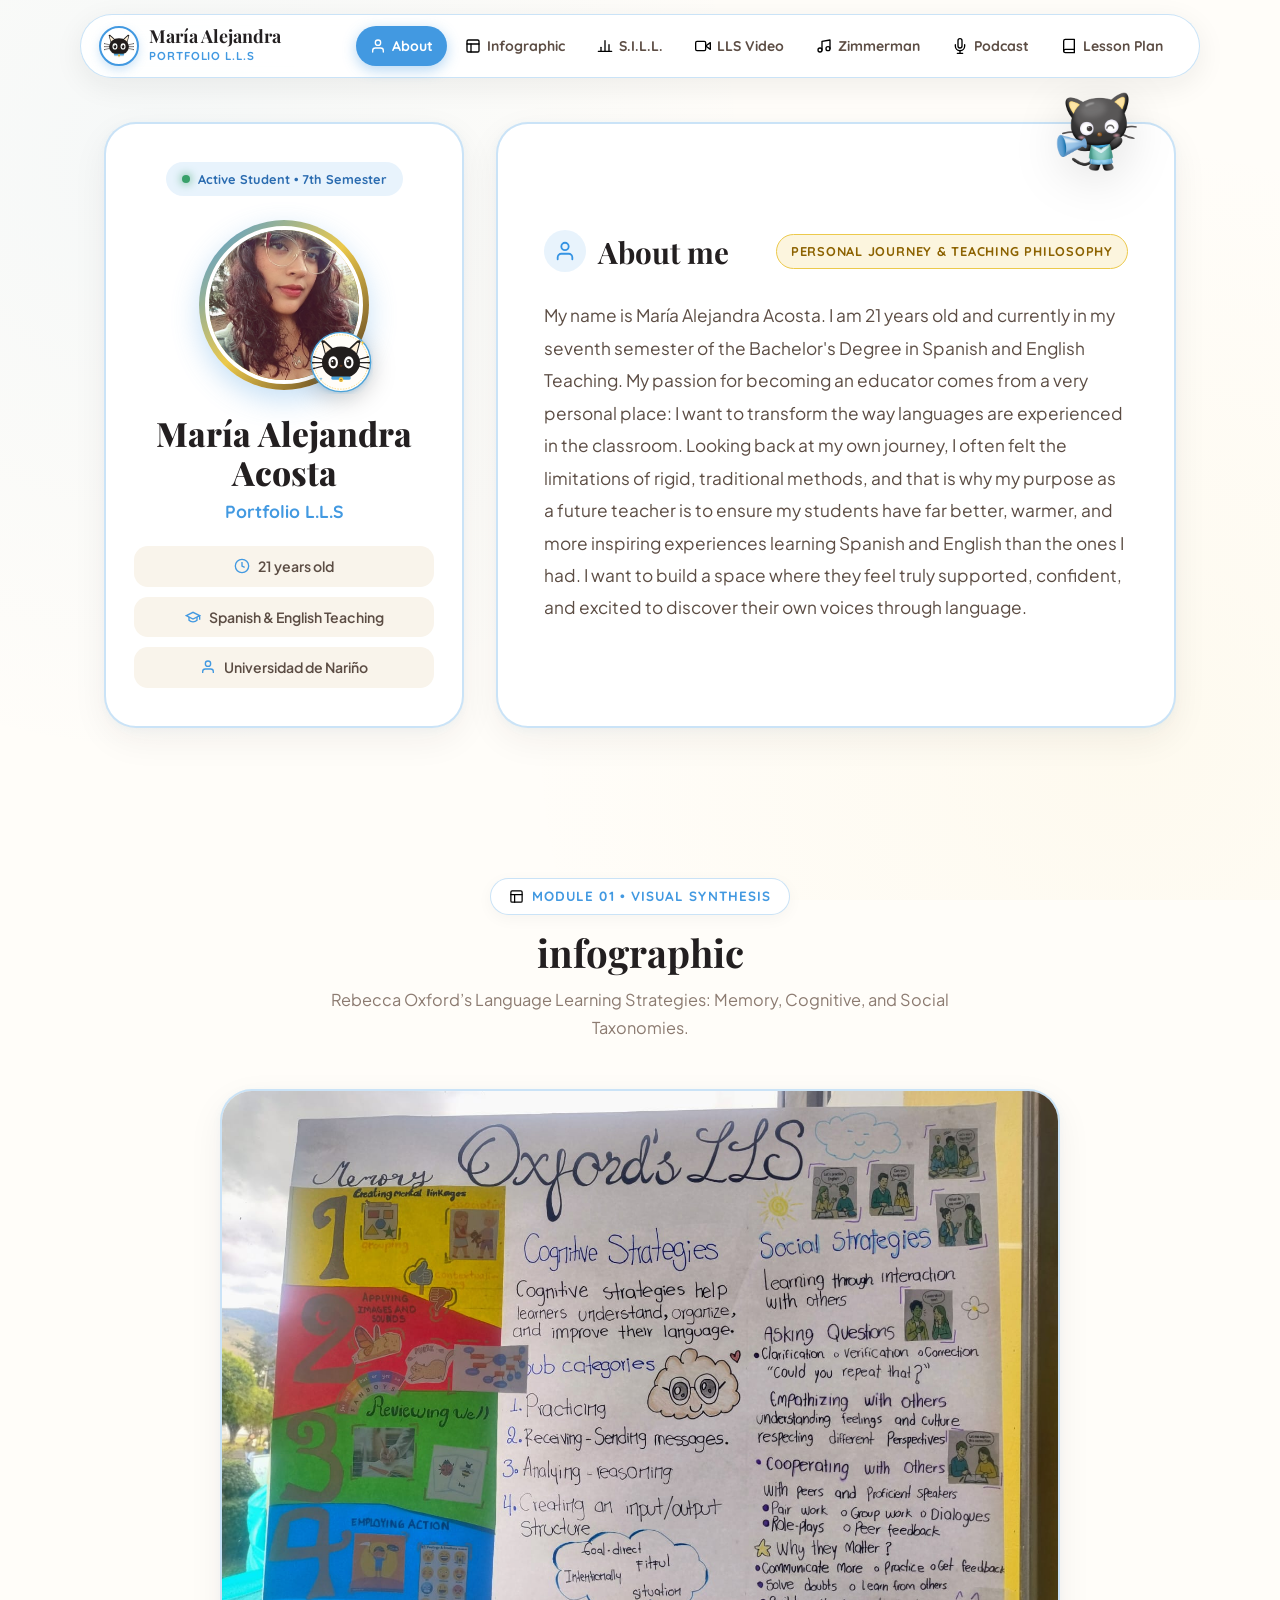
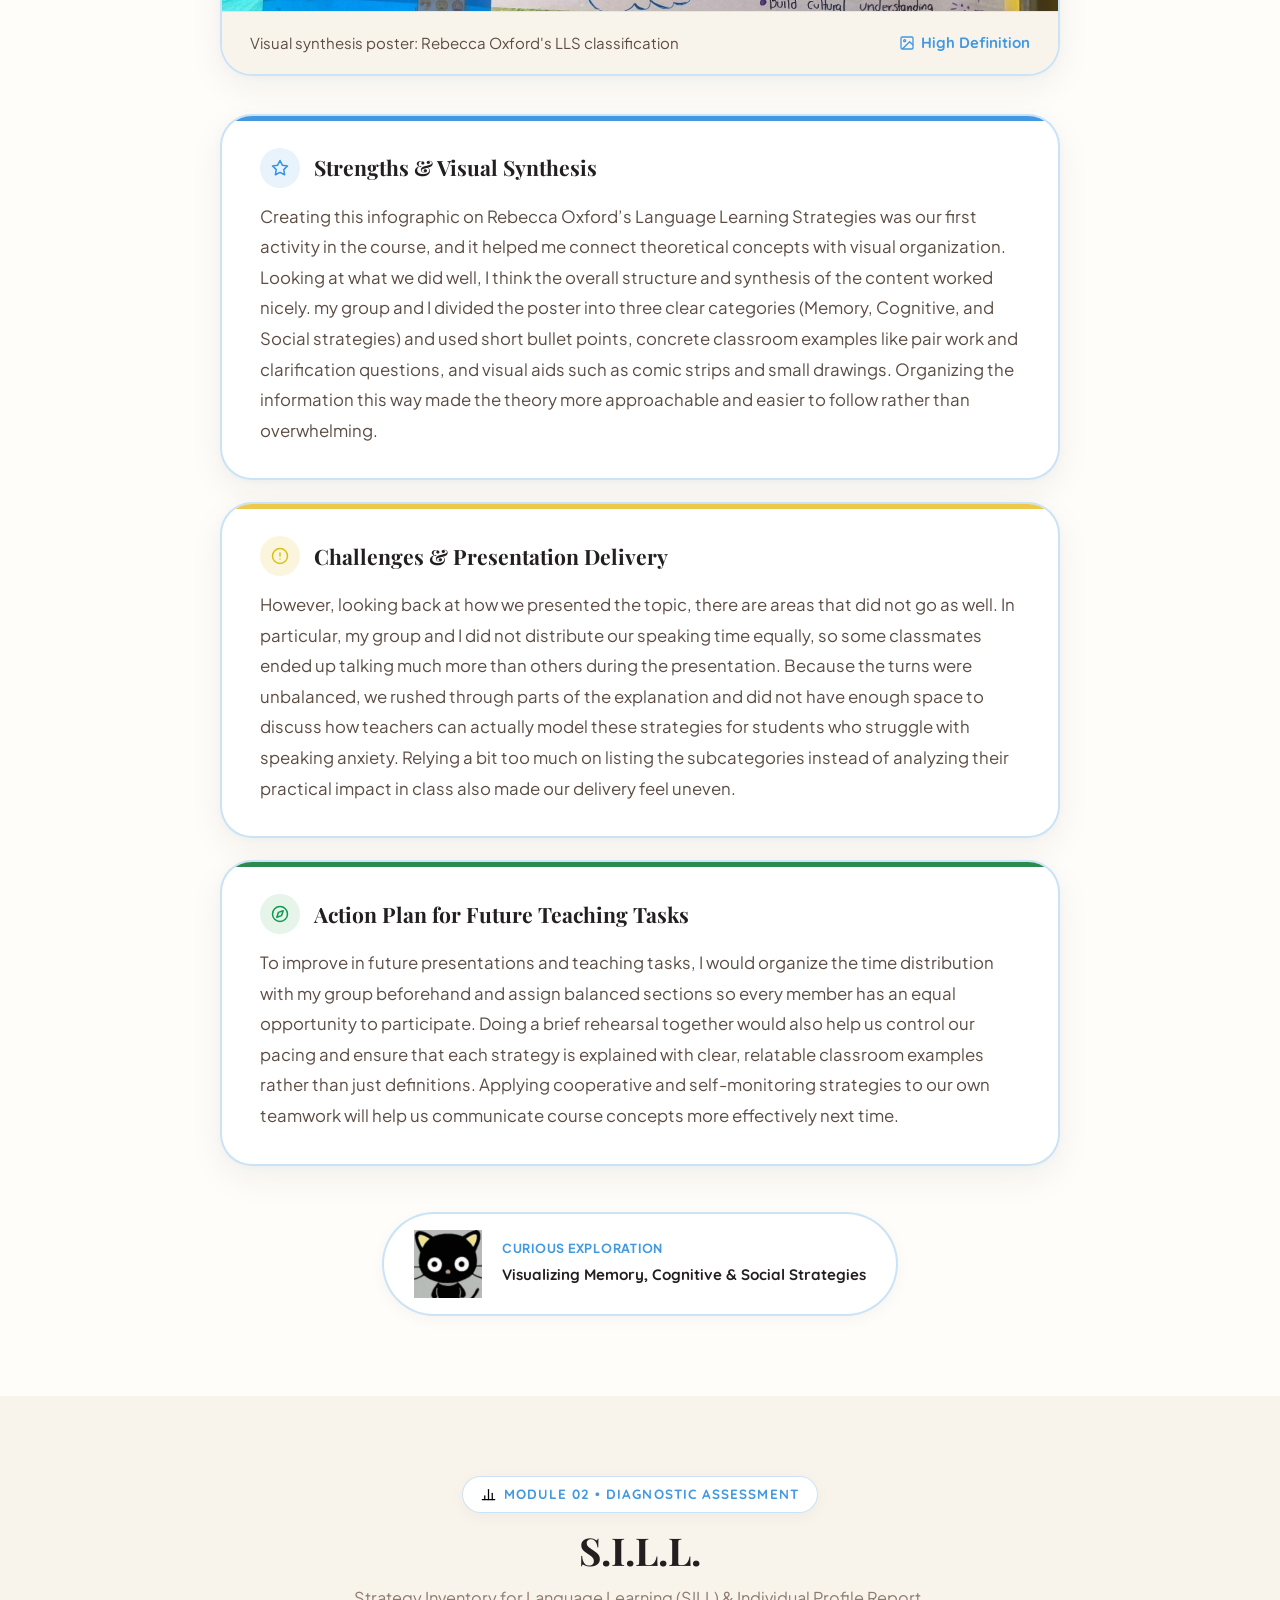
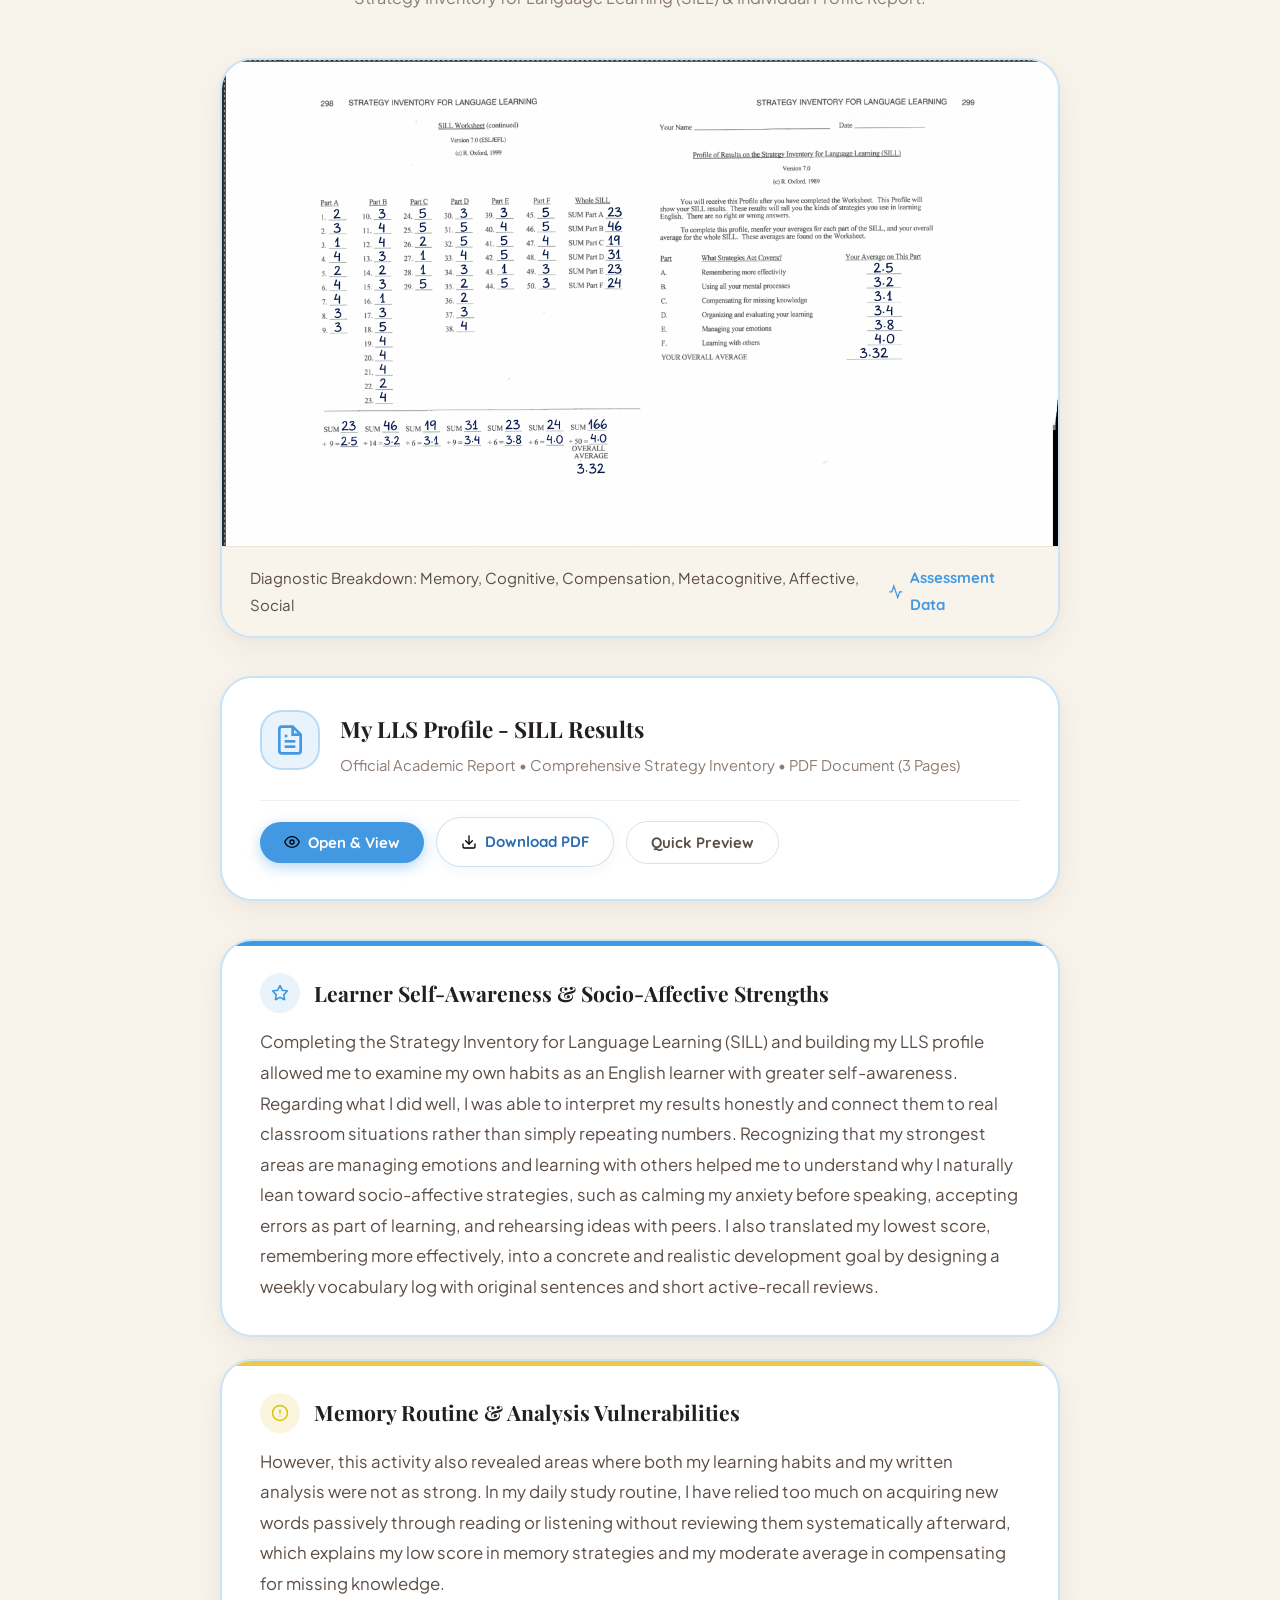
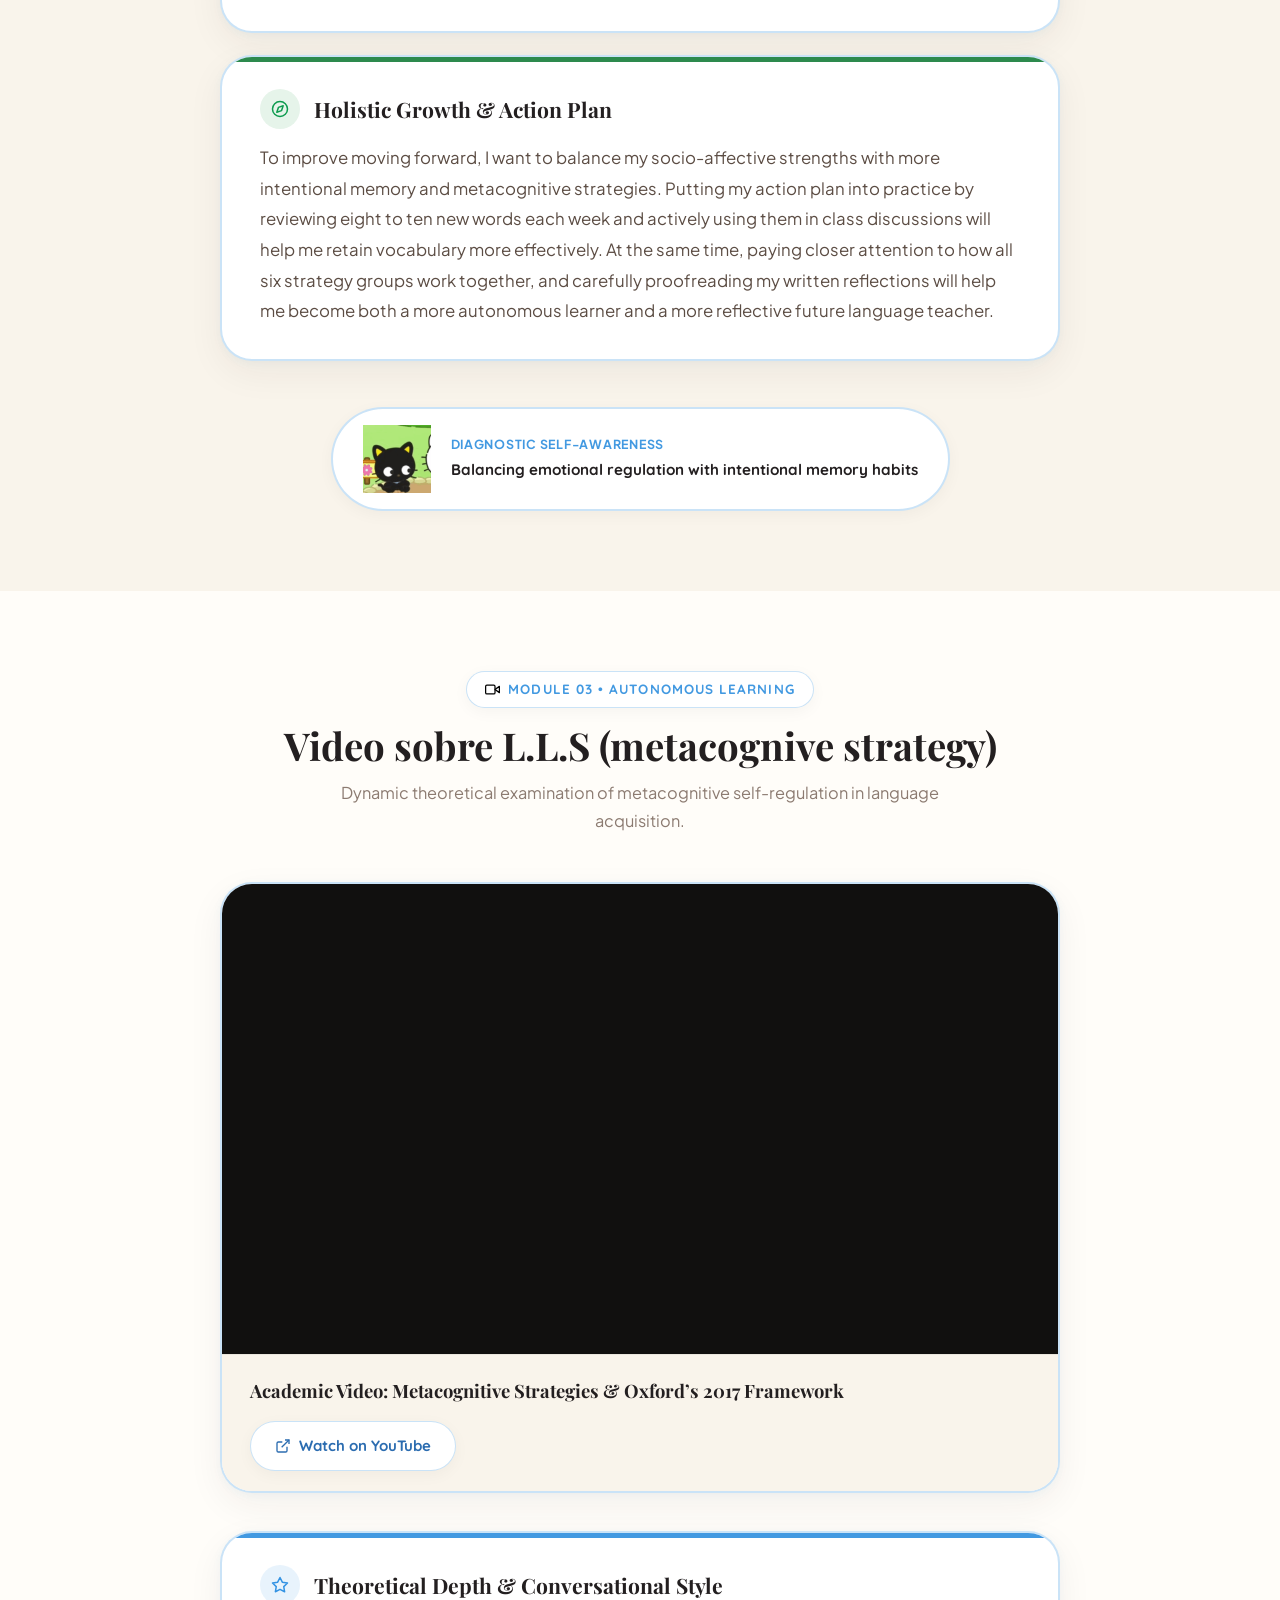
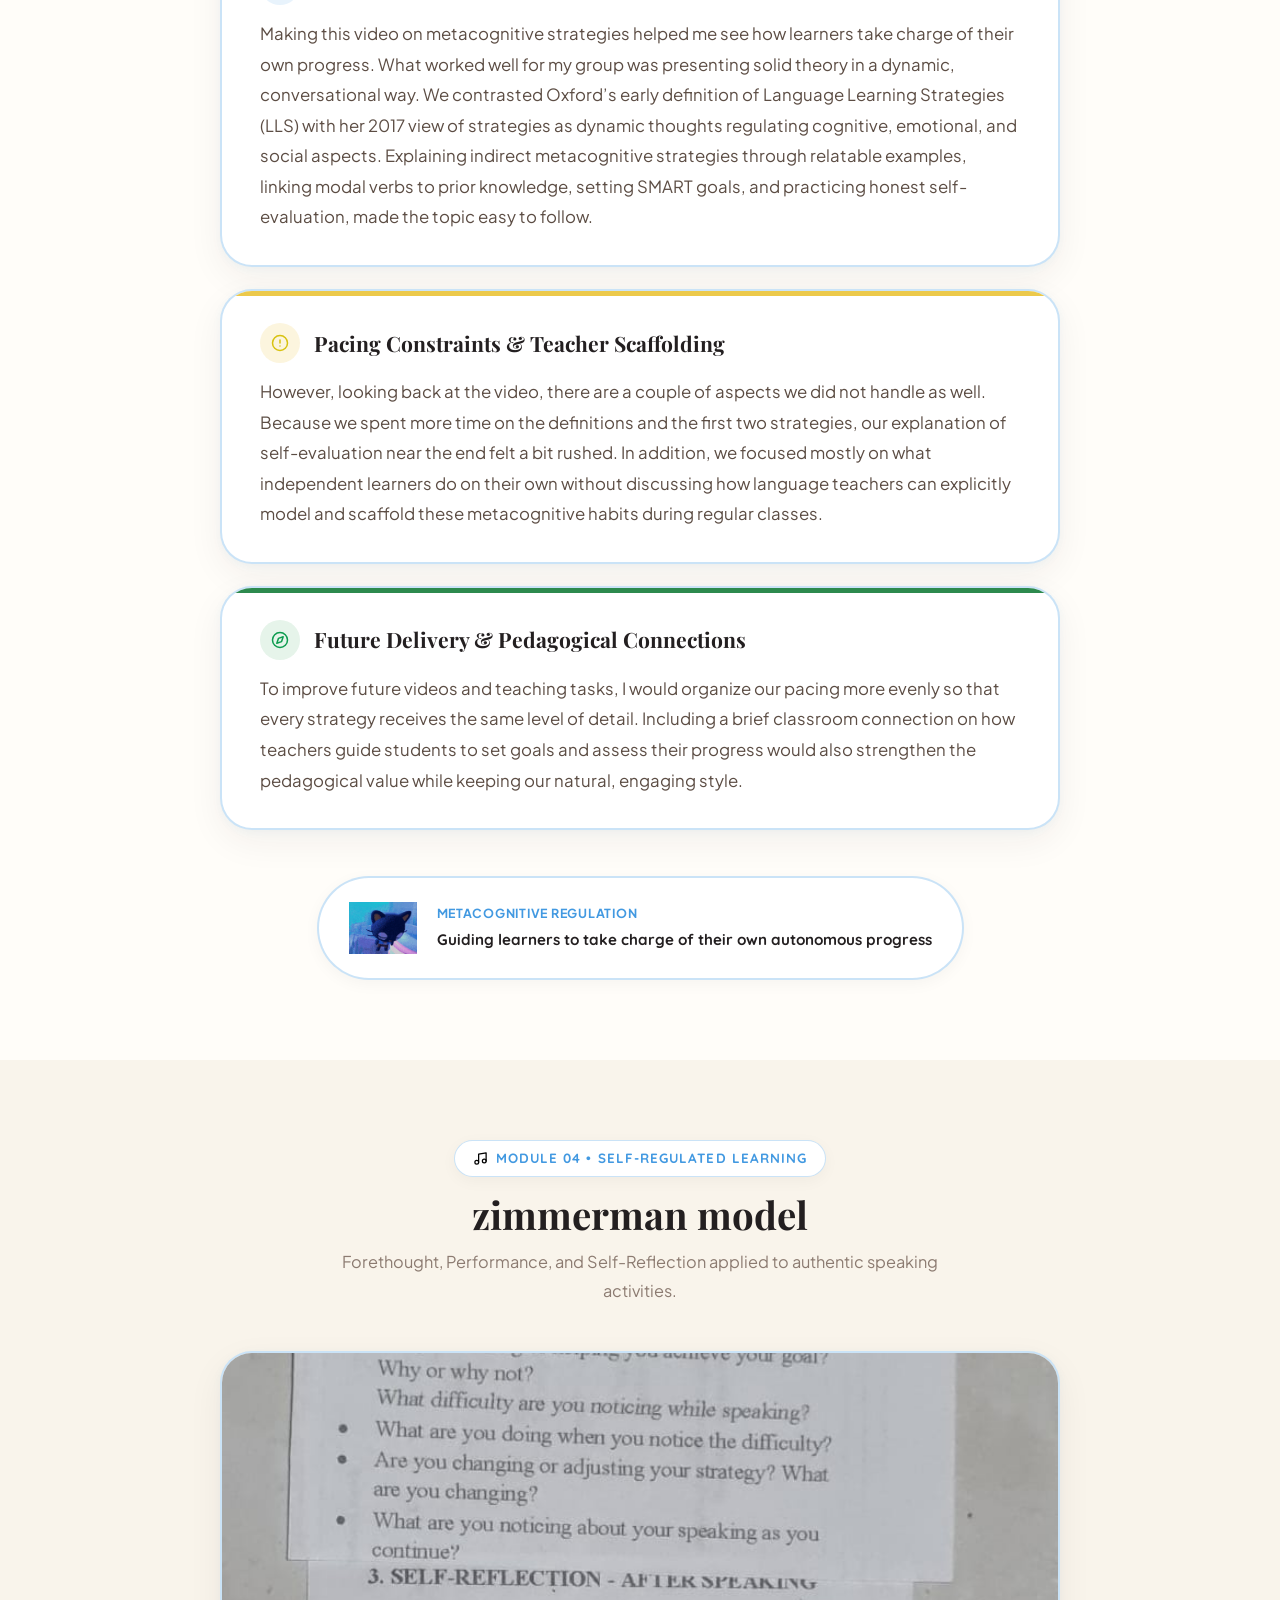
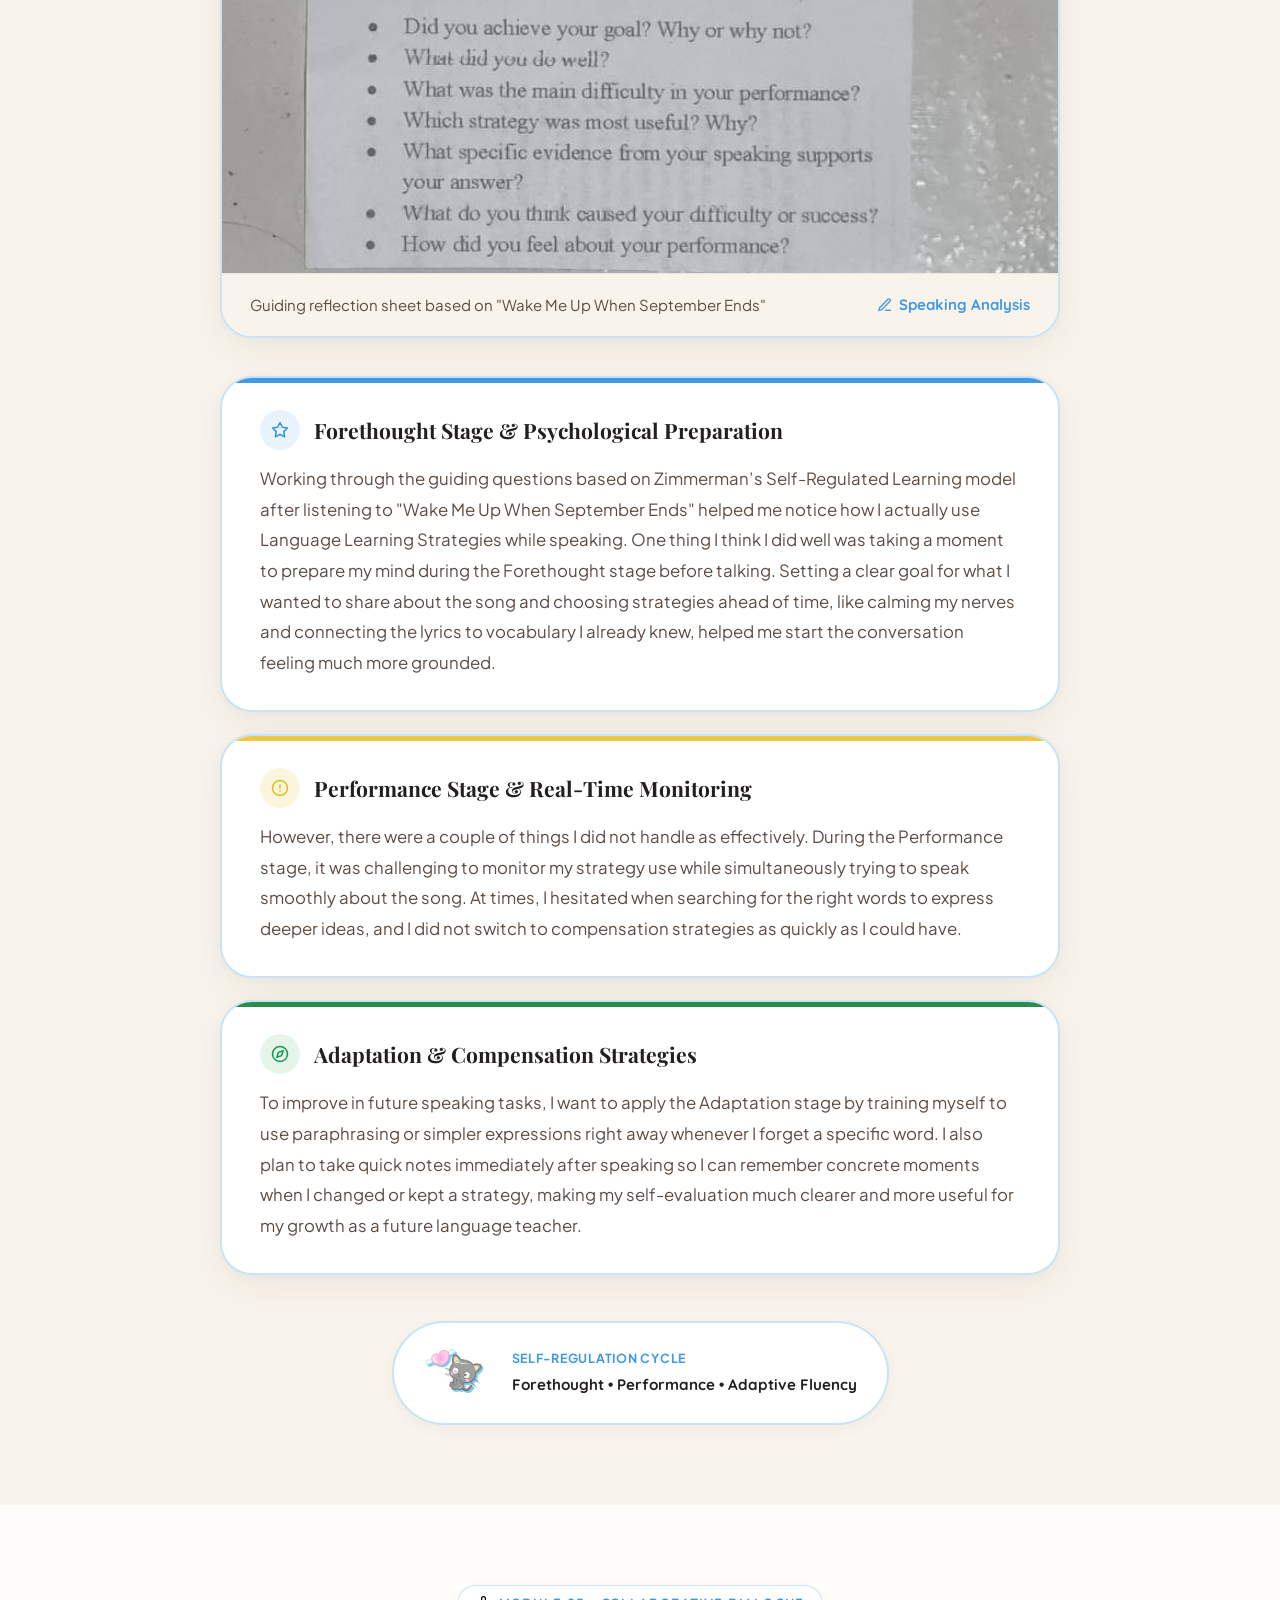
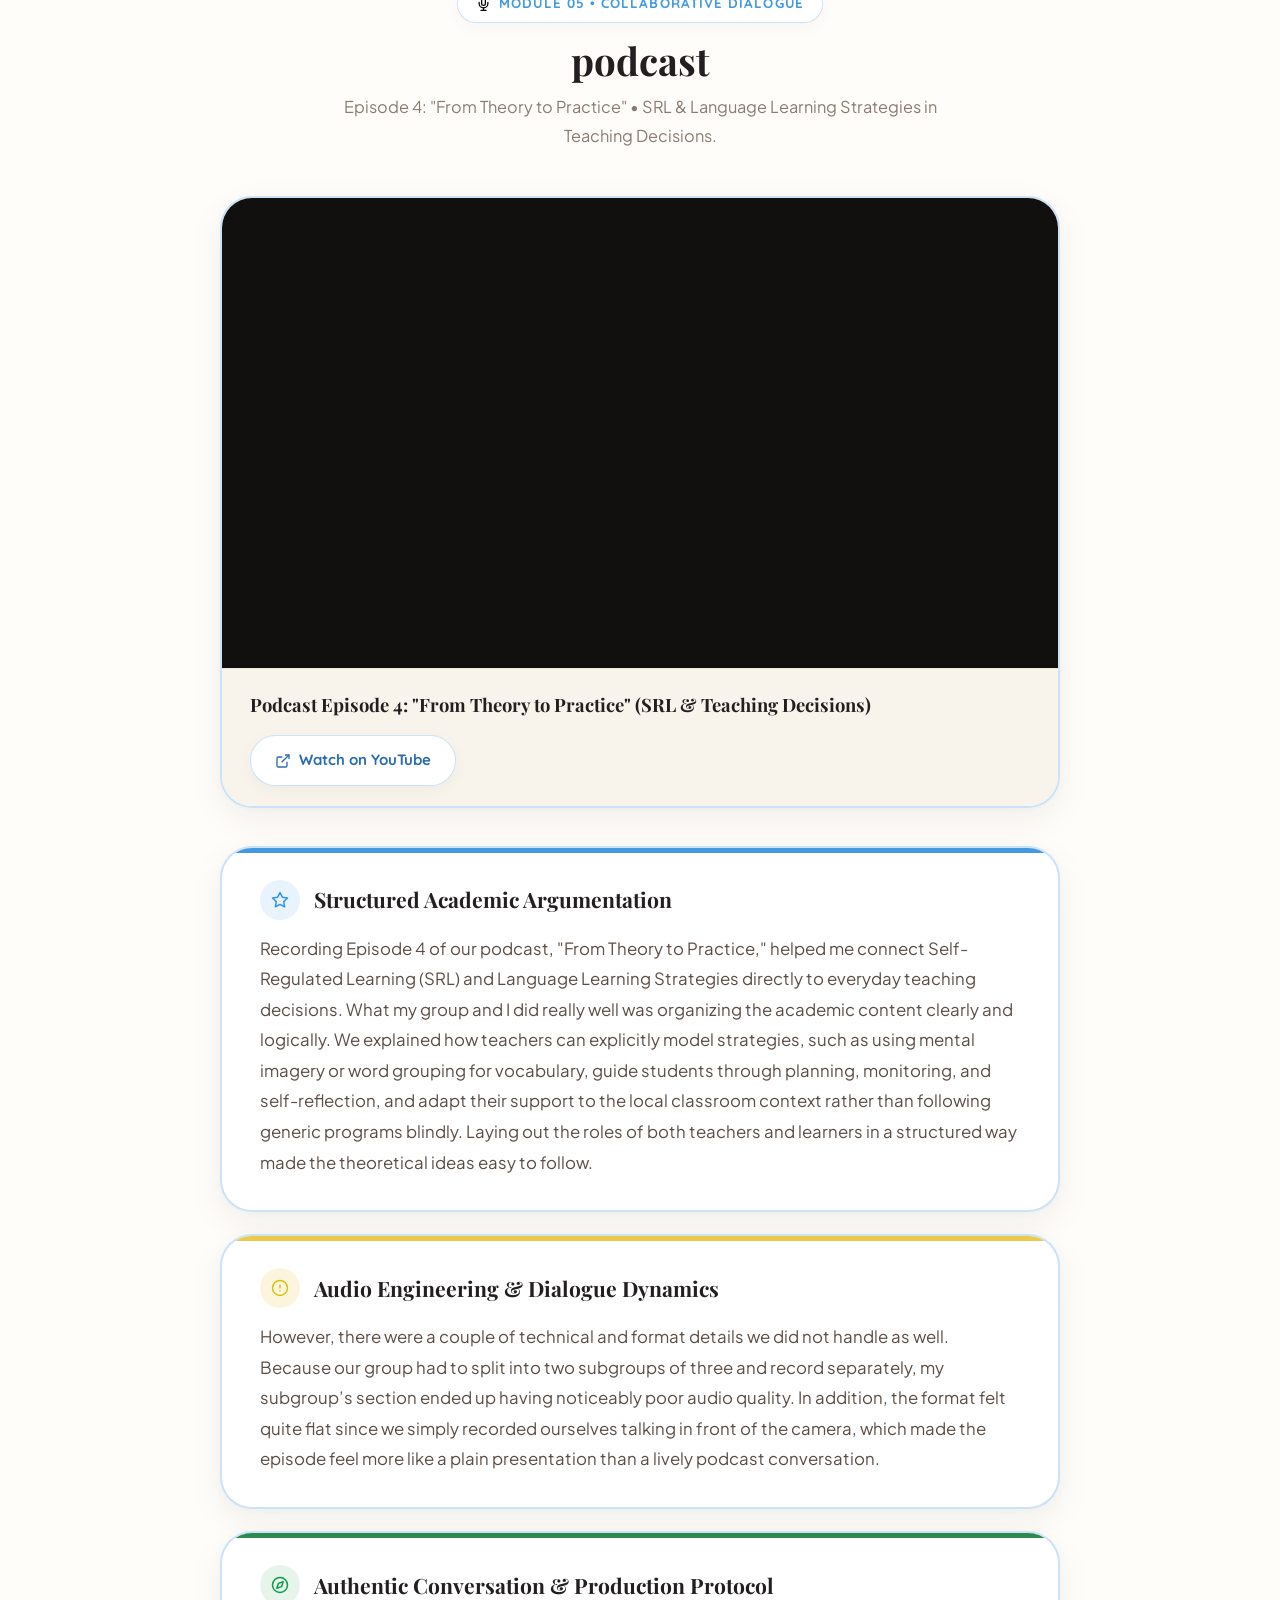
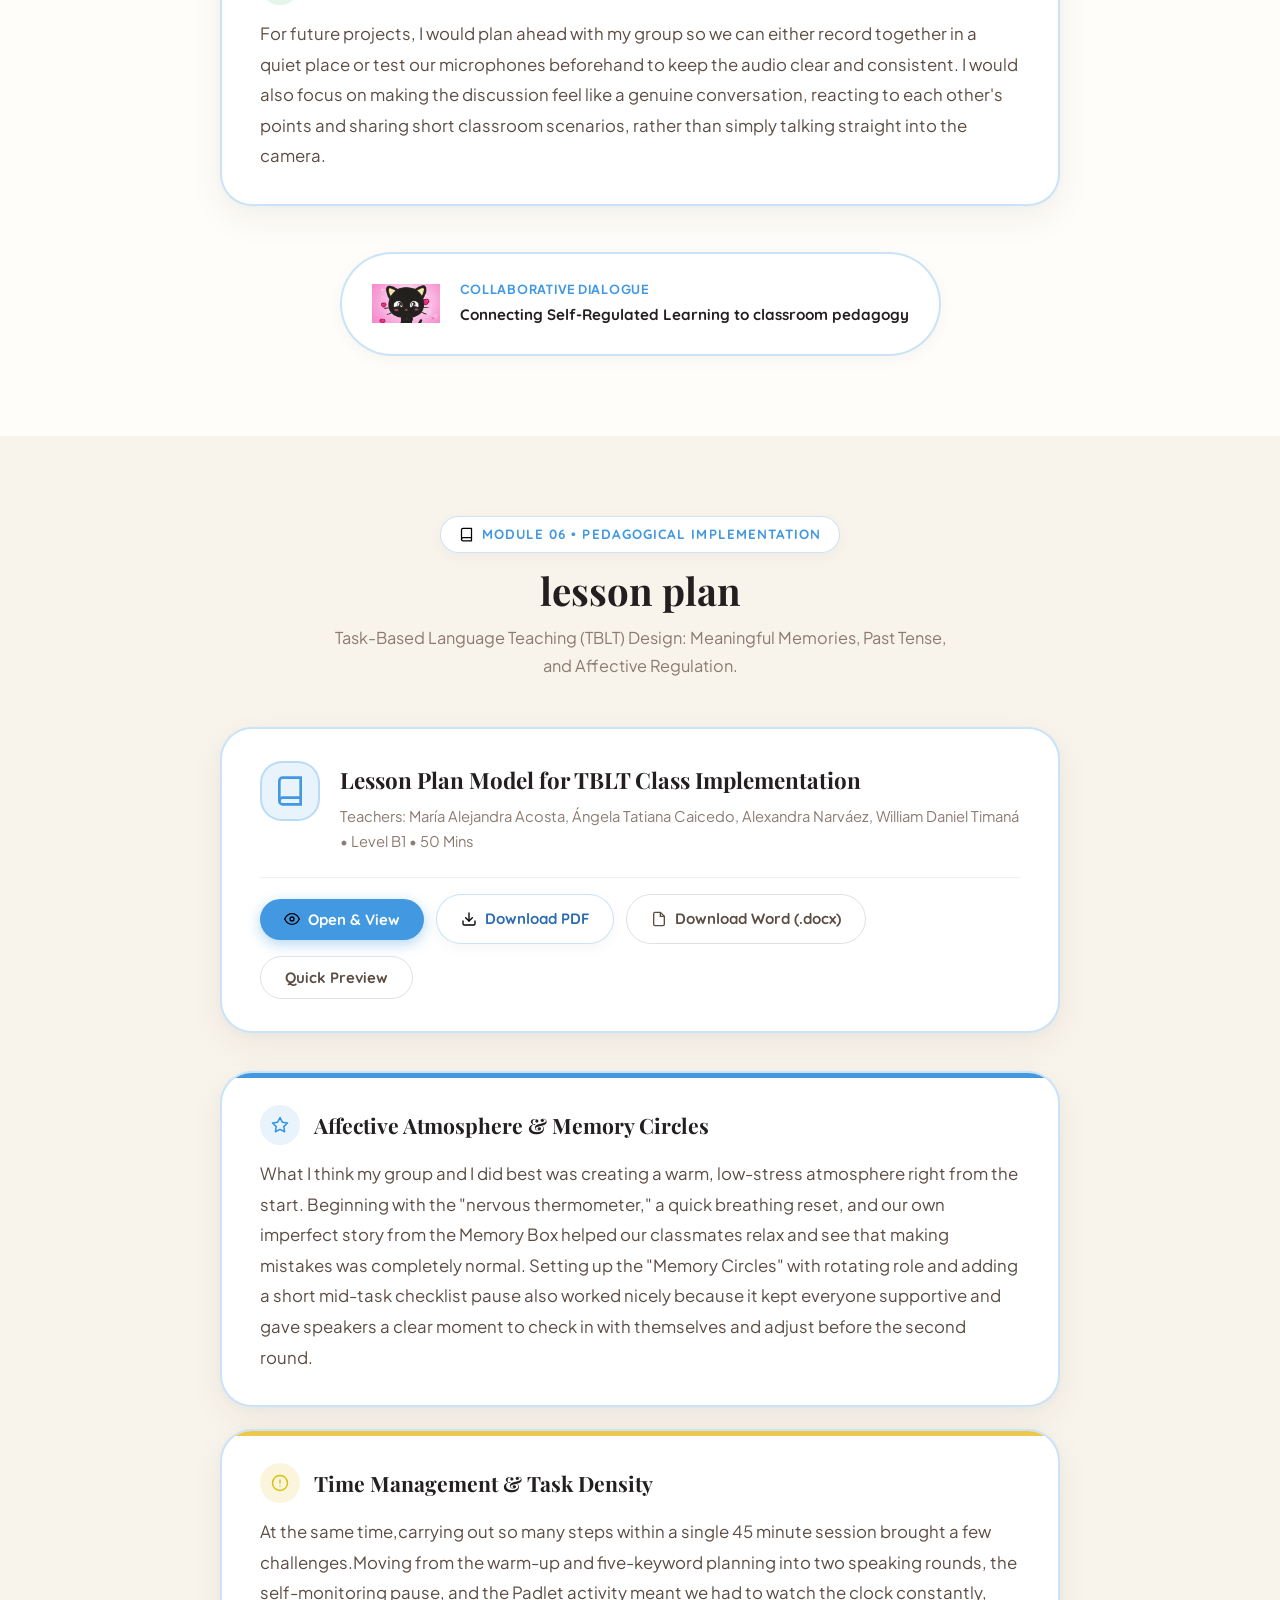
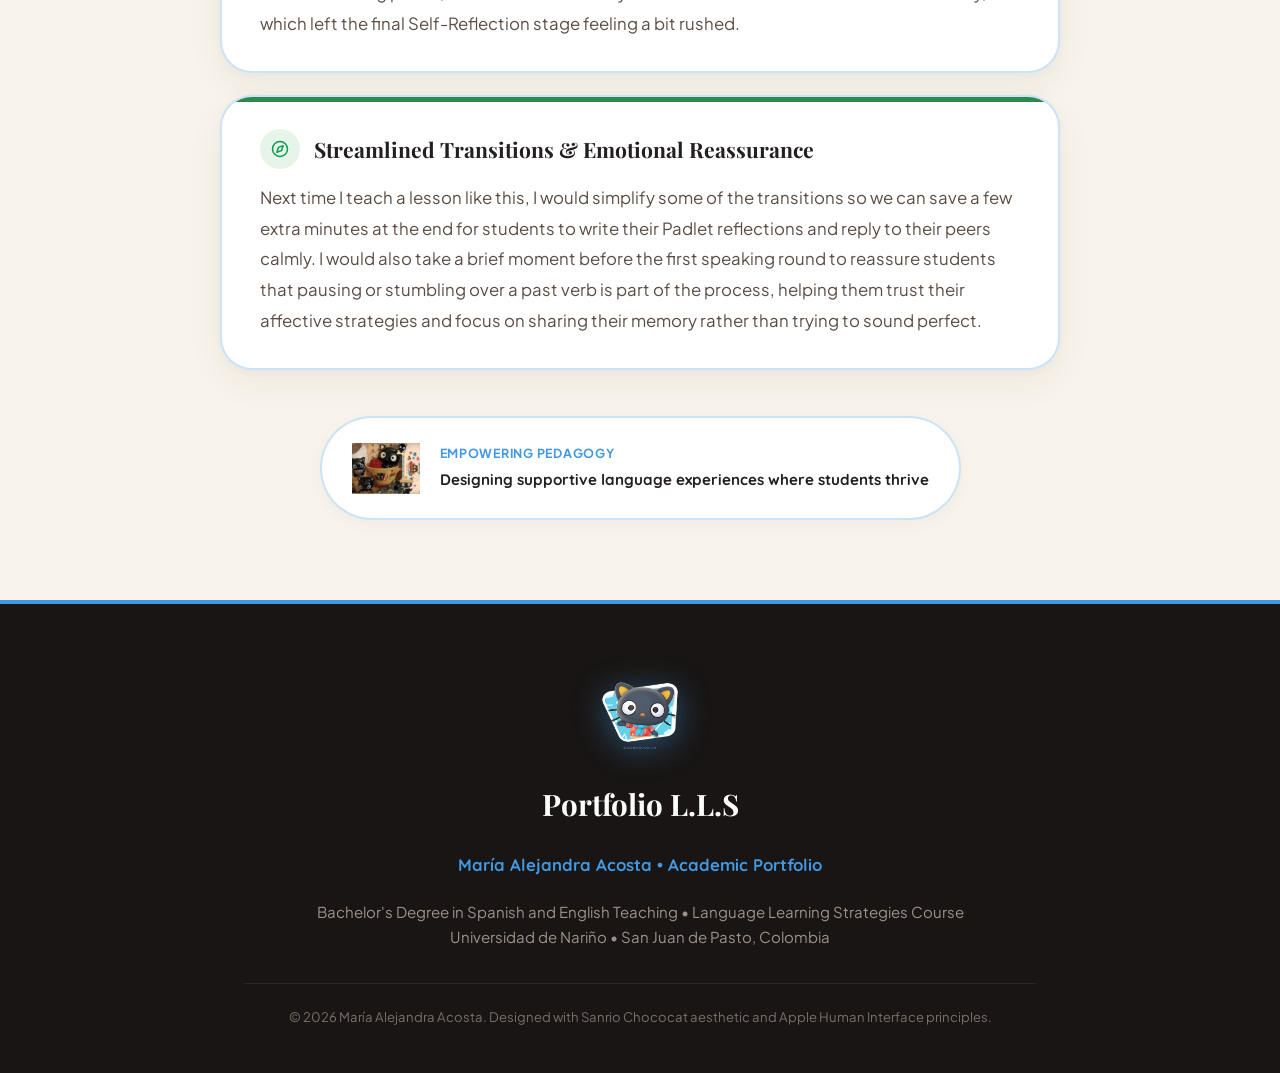
==== portafolio_l.l.s/index.html @ 7c3b29c9 "feat: complete rebuild of academic portfolio inside portafolio_l.l.s folder with zero emojis, custom" ====
<!DOCTYPE html>
<html lang="en">
<head>
  <meta charset="UTF-8">
  <meta name="viewport" content="width=device-width, initial-scale=1.0">
  <title>Portfolio L.L.S | María Alejandra Acosta</title>
  <meta name="description" content="Academic Portfolio for Language Learning Strategies (L.L.S.) by María Alejandra Acosta, Bachelor's Degree in Spanish and English Teaching.">
  <meta name="author" content="María Alejandra Acosta">
  
  <!-- Favicon Chococat -->
  <link rel="icon" type="image/svg+xml" href="assets/images/favicon.svg">
  
  <!-- Stylesheet -->
  <link rel="stylesheet" href="assets/css/styles.css">
</head>
<body>

  <!-- ======================================================================
       Floating Island Navbar (Apple Glassmorphism)
       ====================================================================== -->
  <div class="navbar-wrapper">
    <header class="navbar" id="navbar">
      <a href="#about" class="navbar__brand" aria-label="Go to top">
        <div class="navbar__avatar">
          <img src="assets/images/chococat-head.svg" alt="Chococat Logo">
        </div>
        <div class="navbar__brand-info">
          <span class="navbar__name">María Alejandra</span>
          <span class="navbar__role">Portfolio L.L.S</span>
        </div>
      </a>

      <!-- Desktop Navigation Menu -->
      <nav class="navbar__menu" id="navbar-menu" aria-label="Main Navigation">
        <a href="#about" class="navbar__item active">
          <img src="assets/images/icons/nav-about.svg" alt="" width="16" height="16" aria-hidden="true">
          <span>About</span>
        </a>
        <a href="#infographic" class="navbar__item">
          <img src="assets/images/icons/nav-infographic.svg" alt="" width="16" height="16" aria-hidden="true">
          <span>Infographic</span>
        </a>
        <a href="#sill" class="navbar__item">
          <img src="assets/images/icons/nav-sill.svg" alt="" width="16" height="16" aria-hidden="true">
          <span>S.I.L.L.</span>
        </a>
        <a href="#metacognitive-video" class="navbar__item">
          <img src="assets/images/icons/nav-video.svg" alt="" width="16" height="16" aria-hidden="true">
          <span>LLS Video</span>
        </a>
        <a href="#zimmerman" class="navbar__item">
          <img src="assets/images/icons/nav-zimmerman.svg" alt="" width="16" height="16" aria-hidden="true">
          <span>Zimmerman</span>
        </a>
        <a href="#podcast" class="navbar__item">
          <img src="assets/images/icons/nav-podcast.svg" alt="" width="16" height="16" aria-hidden="true">
          <span>Podcast</span>
        </a>
        <a href="#lesson-plan" class="navbar__item">
          <img src="assets/images/icons/nav-lesson.svg" alt="" width="16" height="16" aria-hidden="true">
          <span>Lesson Plan</span>
        </a>
      </nav>

      <!-- Mobile Hamburger Toggle -->
      <button class="navbar__toggle" id="navbar-toggle" aria-label="Toggle navigation menu" aria-expanded="false">
        <span class="navbar__toggle-icon">
          <span class="navbar__toggle-line"></span>
          <span class="navbar__toggle-line"></span>
          <span class="navbar__toggle-line"></span>
        </span>
      </button>
    </header>
  </div>

  <main>
    <!-- ====================================================================
         Hero & About Me Bento Grid
         ==================================================================== -->
    <header class="hero" id="about">
      <div class="container">
        <div class="hero__bento">
          
          <!-- Left Profile Bento Card -->
          <article class="hero__profile-card">
            <div class="hero__status-badge">
              <span class="hero__status-dot"></span>
              <span>Active Student &bull; 7th Semester</span>
            </div>

            <div class="hero__avatar-container">
              <div class="hero__avatar-ring">
                <img src="assets/images/maria-alejandra-profile.jpg" alt="Photograph of María Alejandra Acosta" class="hero__avatar-img">
              </div>
              <img src="assets/images/chococat-badge.svg" alt="Chococat Badge" class="hero__avatar-badge" title="Chococat Academic Companion">
            </div>

            <h1 class="hero__name">María Alejandra Acosta</h1>
            <p class="hero__title-sub">Portfolio L.L.S</p>

            <div class="hero__meta-list">
              <div class="hero__meta-item">
                <svg width="16" height="16" viewBox="0 0 24 24" fill="none" stroke="#4299E1" stroke-width="2"><circle cx="12" cy="12" r="10"></circle><polyline points="12 6 12 12 16 14"></polyline></svg>
                <span>21 years old</span>
              </div>
              <div class="hero__meta-item">
                <svg width="16" height="16" viewBox="0 0 24 24" fill="none" stroke="#4299E1" stroke-width="2"><path d="M22 10v6M2 10l10-5 10 5-10 5z"></path><path d="M6 12v5c3 3 9 3 12 0v-5"></path></svg>
                <span>Spanish &amp; English Teaching</span>
              </div>
              <div class="hero__meta-item">
                <svg width="16" height="16" viewBox="0 0 24 24" fill="none" stroke="#4299E1" stroke-width="2"><path d="M20 21v-2a4 4 0 0 0-4-4H8a4 4 0 0 0-4 4v2"></path><circle cx="12" cy="7" r="4"></circle></svg>
                <span>Universidad de Nariño</span>
              </div>
            </div>
          </article>

          <!-- Right Journal Bento Card (About Me - 100% Exact Text) -->
          <article class="hero__journal-card">
            <!-- Real Chococat Floating Companion Sticker (Transparent RGBA) -->
            <img src="assets/images/chococat-ranking-2026-clean.png" alt="Chococat Sticker" class="hero__cat-companion" title="Chococat Companion">

            <div class="hero__journal-header">
              <div class="hero__journal-title-wrap">
                <div class="hero__journal-icon">
                  <img src="assets/images/icons/nav-about.svg" alt="" width="22" height="22" aria-hidden="true">
                </div>
                <h2 class="hero__journal-title">About me</h2>
              </div>
              <span class="hero__journal-tag">Personal Journey &amp; Teaching Philosophy</span>
            </div>

            <p class="hero__journal-body">My name is María Alejandra Acosta. I am 21 years old and currently in my seventh semester of the Bachelor's Degree in Spanish and English Teaching. My passion for becoming an educator comes from a very personal place: I want to transform the way languages are experienced in the classroom. Looking back at my own journey, I often felt the limitations of rigid, traditional methods, and that is why my purpose as a future teacher is to ensure my students have far better, warmer, and more inspiring experiences learning Spanish and English than the ones I had. I want to build a space where they feel truly supported, confident, and excited to discover their own voices through language.</p>
          </article>

        </div>
      </div>
    </header>

    <!-- ====================================================================
         Section 1: Infographic
         ==================================================================== -->
    <section class="section" id="infographic" aria-labelledby="infographic-heading">
      <div class="container">
        <div class="section__header">
          <span class="section__pill">
            <img src="assets/images/icons/nav-infographic.svg" alt="" width="15" height="15" aria-hidden="true">
            <span>Module 01 &bull; Visual Synthesis</span>
          </span>
          <h2 id="infographic-heading" class="section__title">infographic</h2>
          <p class="section__desc">Rebecca Oxford’s Language Learning Strategies: Memory, Cognitive, and Social Taxonomies.</p>
        </div>

        <!-- Media Showcase Card -->
        <div class="showcase-card content-block">
          <div class="showcase-card__image-box" data-lightbox-index="0" role="button" tabindex="0" aria-label="Open infographic in full view">
            <img src="assets/images/infografia-oxford-lls.jpg" alt="Rebecca Oxford Language Learning Strategies Infographic" class="showcase-card__img">
            <div class="showcase-card__overlay">
              <span class="showcase-card__zoom-btn">
                <svg width="18" height="18" viewBox="0 0 24 24" fill="none" stroke="currentColor" stroke-width="2.5"><circle cx="11" cy="11" r="8"></circle><line x1="21" y1="21" x2="16.65" y2="16.65"></line></svg>
                View High-Resolution Infographic
              </span>
            </div>
          </div>
          <div class="showcase-card__footer">
            <span>Visual synthesis poster: Rebecca Oxford's LLS classification</span>
            <span class="showcase-card__badge">
              <svg width="16" height="16" viewBox="0 0 24 24" fill="none" stroke="currentColor" stroke-width="2"><rect x="3" y="3" width="18" height="18" rx="2" ry="2"></rect><circle cx="8.5" cy="8.5" r="1.5"></circle><polyline points="21 15 16 10 5 21"></polyline></svg>
              High Definition
            </span>
          </div>
        </div>

        <!-- Reflective Stack (100% Exact Text) -->
        <div class="reflection-stack content-block">
          <article class="reflection-card">
            <div class="reflection-card__header">
              <span class="reflection-card__icon-bubble">
                <img src="assets/images/icons/icon-strength.svg" alt="" width="18" height="18" aria-hidden="true">
              </span>
              <h3 class="reflection-card__title">Strengths &amp; Visual Synthesis</h3>
            </div>
            <p class="reflection-card__text">Creating this infographic on Rebecca Oxford’s Language Learning Strategies was our first activity in the course, and it helped me connect theoretical concepts with visual organization. Looking at what we did well, I think the overall structure and synthesis of the content worked nicely. my group and I divided the poster into three clear categories (Memory, Cognitive, and Social strategies) and used short bullet points, concrete classroom examples like pair work and clarification questions, and visual aids such as comic strips and small drawings. Organizing the information this way made the theory more approachable and easier to follow rather than overwhelming.</p>
          </article>

          <article class="reflection-card reflection-card--warning">
            <div class="reflection-card__header">
              <span class="reflection-card__icon-bubble">
                <img src="assets/images/icons/icon-challenge.svg" alt="" width="18" height="18" aria-hidden="true">
              </span>
              <h3 class="reflection-card__title">Challenges &amp; Presentation Delivery</h3>
            </div>
            <p class="reflection-card__text">However, looking back at how we presented the topic, there are areas that did not go as well. In particular, my group and I did not distribute our speaking time equally, so some classmates ended up talking much more than others during the presentation. Because the turns were unbalanced, we rushed through parts of the explanation and did not have enough space to discuss how teachers can actually model these strategies for students who struggle with speaking anxiety. Relying a bit too much on listing the subcategories instead of analyzing their practical impact in class also made our delivery feel uneven.</p>
          </article>

          <article class="reflection-card reflection-card--success">
            <div class="reflection-card__header">
              <span class="reflection-card__icon-bubble">
                <img src="assets/images/icons/icon-action.svg" alt="" width="18" height="18" aria-hidden="true">
              </span>
              <h3 class="reflection-card__title">Action Plan for Future Teaching Tasks</h3>
            </div>
            <p class="reflection-card__text">To improve in future presentations and teaching tasks, I would organize the time distribution with my group beforehand and assign balanced sections so every member has an equal opportunity to participate. Doing a brief rehearsal together would also help us control our pacing and ensure that each strategy is explained with clear, relatable classroom examples rather than just definitions. Applying cooperative and self-monitoring strategies to our own teamwork will help us communicate course concepts more effectively next time.</p>
          </article>
        </div>

        <!-- Cute Chococat Animated GIF Dialogue Banner -->
        <div class="chococat-dialogue-banner">
          <img src="assets/images/chococat-curious.gif" alt="Chococat Curious" class="chococat-dialogue-banner__gif">
          <div>
            <span class="chococat-dialogue-banner__badge">Curious Exploration</span>
            <span class="chococat-dialogue-banner__text">Visualizing Memory, Cognitive &amp; Social Strategies</span>
          </div>
        </div>
      </div>
    </section>

    <!-- ====================================================================
         Section 2: S.I.L.L.
         ==================================================================== -->
    <section class="section section--alt" id="sill" aria-labelledby="sill-heading">
      <div class="container">
        <div class="section__header">
          <span class="section__pill">
            <img src="assets/images/icons/nav-sill.svg" alt="" width="15" height="15" aria-hidden="true">
            <span>Module 02 &bull; Diagnostic Assessment</span>
          </span>
          <h2 id="sill-heading" class="section__title">S.I.L.L.</h2>
          <p class="section__desc">Strategy Inventory for Language Learning (SILL) &amp; Individual Profile Report.</p>
        </div>

        <!-- Image Showcase Card (SILL Graph) -->
        <div class="showcase-card content-block">
          <div class="showcase-card__image-box" data-lightbox-index="1" role="button" tabindex="0" aria-label="Open SILL graph in full view">
            <img src="assets/images/sill-profile-graph.jpg" alt="Strategy Inventory for Language Learning Results Chart" class="showcase-card__img">
            <div class="showcase-card__overlay">
              <span class="showcase-card__zoom-btn">
                <svg width="18" height="18" viewBox="0 0 24 24" fill="none" stroke="currentColor" stroke-width="2.5"><circle cx="11" cy="11" r="8"></circle><line x1="21" y1="21" x2="16.65" y2="16.65"></line></svg>
                View SILL Profile Graph
              </span>
            </div>
          </div>
          <div class="showcase-card__footer">
            <span>Diagnostic Breakdown: Memory, Cognitive, Compensation, Metacognitive, Affective, Social</span>
            <span class="showcase-card__badge">
              <svg width="16" height="16" viewBox="0 0 24 24" fill="none" stroke="currentColor" stroke-width="2"><polyline points="22 12 18 12 15 21 9 3 6 12 2 12"></polyline></svg>
              Assessment Data
            </span>
          </div>
        </div>

        <!-- Document Vault Card (SILL PDF) with Action Buttons -->
        <div class="vault-card content-block">
          <div class="vault-card__top">
            <div class="vault-card__icon-box">
              <svg viewBox="0 0 24 24" fill="none" stroke="currentColor" stroke-width="2"><path d="M14 2H6a2 2 0 0 0-2 2v16a2 2 0 0 0 2 2h12a2 2 0 0 0 2-2V8z"></path><polyline points="14 2 14 8 20 8"></polyline><line x1="16" y1="13" x2="8" y2="13"></line><line x1="16" y1="17" x2="8" y2="17"></line><polyline points="10 9 9 9 8 9"></polyline></svg>
            </div>
            <div class="vault-card__info">
              <h3 class="vault-card__title">My LLS Profile - SILL Results</h3>
              <p class="vault-card__meta">Official Academic Report &bull; Comprehensive Strategy Inventory &bull; PDF Document (3 Pages)</p>
            </div>
          </div>

          <div class="vault-card__actions">
            <button class="btn btn--primary" data-doc-view="assets/documents/My-LLS-Profile-SILL-Results.pdf" data-doc-title="My LLS Profile - SILL Results">
              <img src="assets/images/icons/icon-preview.svg" alt="" width="16" height="16" aria-hidden="true">
              <span>Open &amp; View</span>
            </button>
            <a href="assets/documents/My-LLS-Profile-SILL-Results.pdf" download="My-LLS-Profile-SILL-Results.pdf" class="btn btn--secondary">
              <img src="assets/images/icons/icon-download.svg" alt="" width="16" height="16" aria-hidden="true">
              <span>Download PDF</span>
            </a>
            <button class="btn btn--outline" data-quick-preview-target="sill-quick-embed">
              <span>Quick Preview</span>
            </button>
          </div>

          <div id="sill-quick-embed" class="vault-card__preview-embed">
            <iframe class="vault-card__iframe" src="assets/documents/My-LLS-Profile-SILL-Results.pdf" title="SILL Profile Preview"></iframe>
          </div>
        </div>

        <!-- Reflective Stack (100% Exact Text) -->
        <div class="reflection-stack content-block">
          <article class="reflection-card">
            <div class="reflection-card__header">
              <span class="reflection-card__icon-bubble">
                <img src="assets/images/icons/icon-strength.svg" alt="" width="18" height="18" aria-hidden="true">
              </span>
              <h3 class="reflection-card__title">Learner Self-Awareness &amp; Socio-Affective Strengths</h3>
            </div>
            <p class="reflection-card__text">Completing the Strategy Inventory for Language Learning (SILL) and building my LLS profile allowed me to examine my own habits as an English learner with greater self-awareness. Regarding what I did well, I was able to interpret my results honestly and connect them to real classroom situations rather than simply repeating numbers. Recognizing that my strongest areas are managing emotions and learning with others helped me to understand why I naturally lean toward socio-affective strategies, such as calming my anxiety before speaking, accepting errors as part of learning, and rehearsing ideas with peers. I also translated my lowest score, remembering more effectively, into a concrete and realistic development goal by designing a weekly vocabulary log with original sentences and short active-recall reviews.</p>
          </article>

          <article class="reflection-card reflection-card--warning">
            <div class="reflection-card__header">
              <span class="reflection-card__icon-bubble">
                <img src="assets/images/icons/icon-challenge.svg" alt="" width="18" height="18" aria-hidden="true">
              </span>
              <h3 class="reflection-card__title">Memory Routine &amp; Analysis Vulnerabilities</h3>
            </div>
            <p class="reflection-card__text">However, this activity also revealed areas where both my learning habits and my written analysis were not as strong. In my daily study routine, I have relied too much on acquiring new words passively through reading or listening without reviewing them systematically afterward, which explains my low score in memory strategies and my moderate average in compensating for missing knowledge.</p>
          </article>

          <article class="reflection-card reflection-card--success">
            <div class="reflection-card__header">
              <span class="reflection-card__icon-bubble">
                <img src="assets/images/icons/icon-action.svg" alt="" width="18" height="18" aria-hidden="true">
              </span>
              <h3 class="reflection-card__title">Holistic Growth &amp; Action Plan</h3>
            </div>
            <p class="reflection-card__text">To improve moving forward, I want to balance my socio-affective strengths with more intentional memory and metacognitive strategies. Putting my action plan into practice by reviewing eight to ten new words each week and actively using them in class discussions will help me retain vocabulary more effectively. At the same time, paying closer attention to how all six strategy groups work together, and carefully proofreading my written reflections will help me become both a more autonomous learner and a more reflective future language teacher.</p>
          </article>
        </div>

        <!-- Cute Chococat Animated GIF Dialogue Banner -->
        <div class="chococat-dialogue-banner">
          <img src="assets/images/chococat-dancing.gif" alt="Chococat Dancing" class="chococat-dialogue-banner__gif">
          <div>
            <span class="chococat-dialogue-banner__badge">Diagnostic Self-Awareness</span>
            <span class="chococat-dialogue-banner__text">Balancing emotional regulation with intentional memory habits</span>
          </div>
        </div>
      </div>
    </section>

    <!-- ====================================================================
         Section 3: Video sobre L.L.S (Metacognitive Strategy)
         ==================================================================== -->
    <section class="section" id="metacognitive-video" aria-labelledby="video-heading">
      <div class="container">
        <div class="section__header">
          <span class="section__pill">
            <img src="assets/images/icons/nav-video.svg" alt="" width="15" height="15" aria-hidden="true">
            <span>Module 03 &bull; Autonomous Learning</span>
          </span>
          <h2 id="video-heading" class="section__title">Video sobre L.L.S (metacognive strategy)</h2>
          <p class="section__desc">Dynamic theoretical examination of metacognitive self-regulation in language acquisition.</p>
        </div>

        <!-- YouTube Player Card -->
        <div class="player-card content-block">
          <div class="player-card__video-box">
            <iframe 
              src="https://www.youtube.com/embed/eWABlpCGS30" 
              title="Video sobre L.L.S - Metacognitive Strategy" 
              allow="accelerometer; autoplay; clipboard-write; encrypted-media; gyroscope; picture-in-picture; web-share" 
              allowfullscreen>
            </iframe>
          </div>
          <div class="player-card__footer">
            <span class="player-card__title">Academic Video: Metacognitive Strategies &amp; Oxford’s 2017 Framework</span>
            <a href="https://youtu.be/eWABlpCGS30?si=Zzqsur-CzvTIGIzG" target="_blank" rel="noopener noreferrer" class="btn btn--secondary">
              <svg width="16" height="16" viewBox="0 0 24 24" fill="none" stroke="currentColor" stroke-width="2"><path d="M18 13v6a2 2 0 0 1-2 2H5a2 2 0 0 1-2-2V8a2 2 0 0 1 2-2h6"></path><polyline points="15 3 21 3 21 9"></polyline><line x1="10" y1="14" x2="21" y2="3"></line></svg>
              <span>Watch on YouTube</span>
            </a>
          </div>
        </div>

        <!-- Reflective Stack (100% Exact Text) -->
        <div class="reflection-stack content-block">
          <article class="reflection-card">
            <div class="reflection-card__header">
              <span class="reflection-card__icon-bubble">
                <img src="assets/images/icons/icon-strength.svg" alt="" width="18" height="18" aria-hidden="true">
              </span>
              <h3 class="reflection-card__title">Theoretical Depth &amp; Conversational Style</h3>
            </div>
            <p class="reflection-card__text">Making this video on metacognitive strategies helped me see how learners take charge of their own progress. What worked well for my group was presenting solid theory in a dynamic, conversational way. We contrasted Oxford’s early definition of Language Learning Strategies (LLS) with her 2017 view of strategies as dynamic thoughts regulating cognitive, emotional, and social aspects. Explaining indirect metacognitive strategies through relatable examples, linking modal verbs to prior knowledge, setting SMART goals, and practicing honest self-evaluation, made the topic easy to follow.</p>
          </article>

          <article class="reflection-card reflection-card--warning">
            <div class="reflection-card__header">
              <span class="reflection-card__icon-bubble">
                <img src="assets/images/icons/icon-challenge.svg" alt="" width="18" height="18" aria-hidden="true">
              </span>
              <h3 class="reflection-card__title">Pacing Constraints &amp; Teacher Scaffolding</h3>
            </div>
            <p class="reflection-card__text">However, looking back at the video, there are a couple of aspects we did not handle as well. Because we spent more time on the definitions and the first two strategies, our explanation of self-evaluation near the end felt a bit rushed. In addition, we focused mostly on what independent learners do on their own without discussing how language teachers can explicitly model and scaffold these metacognitive habits during regular classes.</p>
          </article>

          <article class="reflection-card reflection-card--success">
            <div class="reflection-card__header">
              <span class="reflection-card__icon-bubble">
                <img src="assets/images/icons/icon-action.svg" alt="" width="18" height="18" aria-hidden="true">
              </span>
              <h3 class="reflection-card__title">Future Delivery &amp; Pedagogical Connections</h3>
            </div>
            <p class="reflection-card__text">To improve future videos and teaching tasks, I would organize our pacing more evenly so that every strategy receives the same level of detail. Including a brief classroom connection on how teachers guide students to set goals and assess their progress would also strengthen the pedagogical value while keeping our natural, engaging style.</p>
          </article>
        </div>

        <!-- Cute Chococat Animated GIF Dialogue Banner -->
        <div class="chococat-dialogue-banner">
          <img src="assets/images/chococat-adventure.gif" alt="Chococat Adventure" class="chococat-dialogue-banner__gif">
          <div>
            <span class="chococat-dialogue-banner__badge">Metacognitive Regulation</span>
            <span class="chococat-dialogue-banner__text">Guiding learners to take charge of their own autonomous progress</span>
          </div>
        </div>
      </div>
    </section>

    <!-- ====================================================================
         Section 4: Zimmerman Model
         ==================================================================== -->
    <section class="section section--alt" id="zimmerman" aria-labelledby="zimmerman-heading">
      <div class="container">
        <div class="section__header">
          <span class="section__pill">
            <img src="assets/images/icons/nav-zimmerman.svg" alt="" width="15" height="15" aria-hidden="true">
            <span>Module 04 &bull; Self-Regulated Learning</span>
          </span>
          <h2 id="zimmerman-heading" class="section__title">zimmerman model</h2>
          <p class="section__desc">Forethought, Performance, and Self-Reflection applied to authentic speaking activities.</p>
        </div>

        <!-- Media Showcase Card -->
        <div class="showcase-card content-block">
          <div class="showcase-card__image-box" data-lightbox-index="2" role="button" tabindex="0" aria-label="Open Zimmerman model reflection in full view">
            <img src="assets/images/zimmerman-model-reflection.jpg" alt="Zimmerman self-regulated learning model questions sheet" class="showcase-card__img">
            <div class="showcase-card__overlay">
              <span class="showcase-card__zoom-btn">
                <svg width="18" height="18" viewBox="0 0 24 24" fill="none" stroke="currentColor" stroke-width="2.5"><circle cx="11" cy="11" r="8"></circle><line x1="21" y1="21" x2="16.65" y2="16.65"></line></svg>
                View Full Guided Questions Sheet
              </span>
            </div>
          </div>
          <div class="showcase-card__footer">
            <span>Guiding reflection sheet based on "Wake Me Up When September Ends"</span>
            <span class="showcase-card__badge">
              <svg width="16" height="16" viewBox="0 0 24 24" fill="none" stroke="currentColor" stroke-width="2"><path d="M12 20h9"></path><path d="M16.5 3.5a2.121 2.121 0 0 1 3 3L7 19l-4 1 1-4L16.5 3.5z"></path></svg>
              Speaking Analysis
            </span>
          </div>
        </div>

        <!-- Reflective Stack (100% Exact Text) -->
        <div class="reflection-stack content-block">
          <article class="reflection-card">
            <div class="reflection-card__header">
              <span class="reflection-card__icon-bubble">
                <img src="assets/images/icons/icon-strength.svg" alt="" width="18" height="18" aria-hidden="true">
              </span>
              <h3 class="reflection-card__title">Forethought Stage &amp; Psychological Preparation</h3>
            </div>
            <p class="reflection-card__text">Working through the guiding questions based on Zimmerman’s Self-Regulated Learning model after listening to "Wake Me Up When September Ends" helped me notice how I actually use Language Learning Strategies while speaking. One thing I think I did well was taking a moment to prepare my mind during the Forethought stage before talking. Setting a clear goal for what I wanted to share about the song and choosing strategies ahead of time, like calming my nerves and connecting the lyrics to vocabulary I already knew, helped me start the conversation feeling much more grounded.</p>
          </article>

          <article class="reflection-card reflection-card--warning">
            <div class="reflection-card__header">
              <span class="reflection-card__icon-bubble">
                <img src="assets/images/icons/icon-challenge.svg" alt="" width="18" height="18" aria-hidden="true">
              </span>
              <h3 class="reflection-card__title">Performance Stage &amp; Real-Time Monitoring</h3>
            </div>
            <p class="reflection-card__text">However, there were a couple of things I did not handle as effectively. During the Performance stage, it was challenging to monitor my strategy use while simultaneously trying to speak smoothly about the song. At times, I hesitated when searching for the right words to express deeper ideas, and I did not switch to compensation strategies as quickly as I could have.</p>
          </article>

          <article class="reflection-card reflection-card--success">
            <div class="reflection-card__header">
              <span class="reflection-card__icon-bubble">
                <img src="assets/images/icons/icon-action.svg" alt="" width="18" height="18" aria-hidden="true">
              </span>
              <h3 class="reflection-card__title">Adaptation &amp; Compensation Strategies</h3>
            </div>
            <p class="reflection-card__text">To improve in future speaking tasks, I want to apply the Adaptation stage by training myself to use paraphrasing or simpler expressions right away whenever I forget a specific word. I also plan to take quick notes immediately after speaking so I can remember concrete moments when I changed or kept a strategy, making my self-evaluation much clearer and more useful for my growth as a future language teacher.</p>
          </article>
        </div>

        <!-- Cute Chococat Official Sticker Dialogue Banner -->
        <div class="chococat-dialogue-banner">
          <img src="assets/images/chococat-ranking-2024-clean.png" alt="Chococat Sticker" class="chococat-dialogue-banner__gif">
          <div>
            <span class="chococat-dialogue-banner__badge">Self-Regulation Cycle</span>
            <span class="chococat-dialogue-banner__text">Forethought &bull; Performance &bull; Adaptive Fluency</span>
          </div>
        </div>
      </div>
    </section>

    <!-- ====================================================================
         Section 5: Podcast
         ==================================================================== -->
    <section class="section" id="podcast" aria-labelledby="podcast-heading">
      <div class="container">
        <div class="section__header">
          <span class="section__pill">
            <img src="assets/images/icons/nav-podcast.svg" alt="" width="15" height="15" aria-hidden="true">
            <span>Module 05 &bull; Collaborative Dialogue</span>
          </span>
          <h2 id="podcast-heading" class="section__title">podcast</h2>
          <p class="section__desc">Episode 4: "From Theory to Practice" &bull; SRL &amp; Language Learning Strategies in Teaching Decisions.</p>
        </div>

        <!-- YouTube Player Card -->
        <div class="player-card content-block">
          <div class="player-card__video-box">
            <iframe 
              src="https://www.youtube.com/embed/e7HpSL6GKQ8" 
              title="Podcast Episode 4 - From Theory to Practice" 
              allow="accelerometer; autoplay; clipboard-write; encrypted-media; gyroscope; picture-in-picture; web-share" 
              allowfullscreen>
            </iframe>
          </div>
          <div class="player-card__footer">
            <span class="player-card__title">Podcast Episode 4: "From Theory to Practice" (SRL &amp; Teaching Decisions)</span>
            <a href="https://youtu.be/e7HpSL6GKQ8?si=a5-xdVSNgmgXPsgw" target="_blank" rel="noopener noreferrer" class="btn btn--secondary">
              <svg width="16" height="16" viewBox="0 0 24 24" fill="none" stroke="currentColor" stroke-width="2"><path d="M18 13v6a2 2 0 0 1-2 2H5a2 2 0 0 1-2-2V8a2 2 0 0 1 2-2h6"></path><polyline points="15 3 21 3 21 9"></polyline><line x1="10" y1="14" x2="21" y2="3"></line></svg>
              <span>Watch on YouTube</span>
            </a>
          </div>
        </div>

        <!-- Reflective Stack (100% Exact Text) -->
        <div class="reflection-stack content-block">
          <article class="reflection-card">
            <div class="reflection-card__header">
              <span class="reflection-card__icon-bubble">
                <img src="assets/images/icons/icon-strength.svg" alt="" width="18" height="18" aria-hidden="true">
              </span>
              <h3 class="reflection-card__title">Structured Academic Argumentation</h3>
            </div>
            <p class="reflection-card__text">Recording Episode 4 of our podcast, "From Theory to Practice," helped me connect Self-Regulated Learning (SRL) and Language Learning Strategies directly to everyday teaching decisions. What my group and I did really well was organizing the academic content clearly and logically. We explained how teachers can explicitly model strategies, such as using mental imagery or word grouping for vocabulary, guide students through planning, monitoring, and self-reflection, and adapt their support to the local classroom context rather than following generic programs blindly. Laying out the roles of both teachers and learners in a structured way made the theoretical ideas easy to follow.</p>
          </article>

          <article class="reflection-card reflection-card--warning">
            <div class="reflection-card__header">
              <span class="reflection-card__icon-bubble">
                <img src="assets/images/icons/icon-challenge.svg" alt="" width="18" height="18" aria-hidden="true">
              </span>
              <h3 class="reflection-card__title">Audio Engineering &amp; Dialogue Dynamics</h3>
            </div>
            <p class="reflection-card__text">However, there were a couple of technical and format details we did not handle as well. Because our group had to split into two subgroups of three and record separately, my subgroup’s section ended up having noticeably poor audio quality. In addition, the format felt quite flat since we simply recorded ourselves talking in front of the camera, which made the episode feel more like a plain presentation than a lively podcast conversation.</p>
          </article>

          <article class="reflection-card reflection-card--success">
            <div class="reflection-card__header">
              <span class="reflection-card__icon-bubble">
                <img src="assets/images/icons/icon-action.svg" alt="" width="18" height="18" aria-hidden="true">
              </span>
              <h3 class="reflection-card__title">Authentic Conversation &amp; Production Protocol</h3>
            </div>
            <p class="reflection-card__text">For future projects, I would plan ahead with my group so we can either record together in a quiet place or test our microphones beforehand to keep the audio clear and consistent. I would also focus on making the discussion feel like a genuine conversation, reacting to each other's points and sharing short classroom scenarios, rather than simply talking straight into the camera.</p>
          </article>
        </div>

        <!-- Cute Chococat Animated GIF Dialogue Banner -->
        <div class="chococat-dialogue-banner">
          <img src="assets/images/chococat-cute-waving.gif" alt="Chococat Waving" class="chococat-dialogue-banner__gif">
          <div>
            <span class="chococat-dialogue-banner__badge">Collaborative Dialogue</span>
            <span class="chococat-dialogue-banner__text">Connecting Self-Regulated Learning to classroom pedagogy</span>
          </div>
        </div>
      </div>
    </section>

    <!-- ====================================================================
         Section 6: Lesson Plan
         ==================================================================== -->
    <section class="section section--alt" id="lesson-plan" aria-labelledby="lesson-heading">
      <div class="container">
        <div class="section__header">
          <span class="section__pill">
            <img src="assets/images/icons/nav-lesson.svg" alt="" width="15" height="15" aria-hidden="true">
            <span>Module 06 &bull; Pedagogical Implementation</span>
          </span>
          <h2 id="lesson-heading" class="section__title">lesson plan</h2>
          <p class="section__desc">Task-Based Language Teaching (TBLT) Design: Meaningful Memories, Past Tense, and Affective Regulation.</p>
        </div>

        <!-- Document Vault Card (Lesson Plan DOCX & PDF) with Action Buttons -->
        <div class="vault-card content-block">
          <div class="vault-card__top">
            <div class="vault-card__icon-box">
              <svg viewBox="0 0 24 24" fill="none" stroke="currentColor" stroke-width="2"><path d="M4 19.5A2.5 2.5 0 0 1 6.5 17H20"></path><path d="M6.5 2H20v20H6.5A2.5 2.5 0 0 1 4 19.5v-15A2.5 2.5 0 0 1 6.5 2z"></path></svg>
            </div>
            <div class="vault-card__info">
              <h3 class="vault-card__title">Lesson Plan Model for TBLT Class Implementation</h3>
              <p class="vault-card__meta">Teachers: María Alejandra Acosta, Ángela Tatiana Caicedo, Alexandra Narváez, William Daniel Timaná &bull; Level B1 &bull; 50 Mins</p>
            </div>
          </div>

          <div class="vault-card__actions">
            <button class="btn btn--primary" data-doc-view="assets/documents/Lesson-Plan-LLS.pdf" data-doc-title="Lesson Plan Model for TBLT Class Implementation">
              <img src="assets/images/icons/icon-preview.svg" alt="" width="16" height="16" aria-hidden="true">
              <span>Open &amp; View</span>
            </button>
            <a href="assets/documents/Lesson-Plan-LLS.pdf" download="Lesson-Plan-LLS.pdf" class="btn btn--secondary">
              <img src="assets/images/icons/icon-download.svg" alt="" width="16" height="16" aria-hidden="true">
              <span>Download PDF</span>
            </a>
            <a href="assets/documents/Lesson-Plan-LLS.docx" download="Lesson-Plan-LLS.docx" class="btn btn--outline">
              <svg width="16" height="16" viewBox="0 0 24 24" fill="none" stroke="currentColor" stroke-width="2"><path d="M14 2H6a2 2 0 0 0-2 2v16a2 2 0 0 0 2 2h12a2 2 0 0 0 2-2V8z"></path><polyline points="14 2 14 8 20 8"></polyline></svg>
              <span>Download Word (.docx)</span>
            </a>
            <button class="btn btn--outline" data-quick-preview-target="lp-quick-embed">
              <span>Quick Preview</span>
            </button>
          </div>

          <div id="lp-quick-embed" class="vault-card__preview-embed">
            <iframe class="vault-card__iframe" src="assets/documents/Lesson-Plan-LLS.pdf" title="Lesson Plan Preview"></iframe>
          </div>
        </div>

        <!-- Reflective Stack (100% Exact Text) -->
        <div class="reflection-stack content-block">
          <article class="reflection-card">
            <div class="reflection-card__header">
              <span class="reflection-card__icon-bubble">
                <img src="assets/images/icons/icon-strength.svg" alt="" width="18" height="18" aria-hidden="true">
              </span>
              <h3 class="reflection-card__title">Affective Atmosphere &amp; Memory Circles</h3>
            </div>
            <p class="reflection-card__text">What I think my group and I did best was creating a warm, low-stress atmosphere right from the start. Beginning with the "nervous thermometer," a quick breathing reset, and our own imperfect story from the Memory Box helped our classmates relax and see that making mistakes was completely normal. Setting up the "Memory Circles" with rotating role and adding a short mid-task checklist pause also worked nicely because it kept everyone supportive and gave speakers a clear moment to check in with themselves and adjust before the second round.</p>
          </article>

          <article class="reflection-card reflection-card--warning">
            <div class="reflection-card__header">
              <span class="reflection-card__icon-bubble">
                <img src="assets/images/icons/icon-challenge.svg" alt="" width="18" height="18" aria-hidden="true">
              </span>
              <h3 class="reflection-card__title">Time Management &amp; Task Density</h3>
            </div>
            <p class="reflection-card__text">At the same time,carrying out so many steps within a single 45 minute session brought a few challenges.Moving from the warm-up and five-keyword planning into two speaking rounds, the self-monitoring pause, and the Padlet activity meant we had to watch the clock constantly, which left the final Self-Reflection stage feeling a bit rushed.</p>
          </article>

          <article class="reflection-card reflection-card--success">
            <div class="reflection-card__header">
              <span class="reflection-card__icon-bubble">
                <img src="assets/images/icons/icon-action.svg" alt="" width="18" height="18" aria-hidden="true">
              </span>
              <h3 class="reflection-card__title">Streamlined Transitions &amp; Emotional Reassurance</h3>
            </div>
            <p class="reflection-card__text">Next time I teach a lesson like this, I would simplify some of the transitions so we can save a few extra minutes at the end for students to write their Padlet reflections and reply to their peers calmly. I would also take a brief moment before the first speaking round to reassure students that pausing or stumbling over a past verb is part of the process, helping them trust their affective strategies and focus on sharing their memory rather than trying to sound perfect.</p>
          </article>
        </div>

        <!-- Cute Chococat Animated GIF Dialogue Banner -->
        <div class="chococat-dialogue-banner">
          <img src="assets/images/chococat-happy.gif" alt="Chococat Happy" class="chococat-dialogue-banner__gif">
          <div>
            <span class="chococat-dialogue-banner__badge">Empowering Pedagogy</span>
            <span class="chococat-dialogue-banner__text">Designing supportive language experiences where students thrive</span>
          </div>
        </div>
      </div>
    </section>
  </main>

  <!-- ======================================================================
       Academic Footer
       ====================================================================== -->
  <footer class="footer">
    <div class="container footer__inner">
      <img src="assets/images/chococat-sanrio-standing-clean.png" alt="Chococat Sanrio" class="footer__chococat">
      <h2 class="footer__title">Portfolio L.L.S</h2>
      <p class="footer__author">María Alejandra Acosta &bull; Academic Portfolio</p>
      <p class="footer__academic-note">Bachelor's Degree in Spanish and English Teaching &bull; Language Learning Strategies Course<br>Universidad de Nariño &bull; San Juan de Pasto, Colombia</p>
      <div class="footer__copyright">
        &copy; 2026 María Alejandra Acosta. Designed with Sanrio Chococat aesthetic and Apple Human Interface principles.
      </div>
    </div>
  </footer>

  <!-- ======================================================================
       Lightbox Modal (RULE 4 COMPLIANT)
       ====================================================================== -->
  <div class="lightbox" id="lightbox" role="dialog" aria-modal="true" aria-label="Image Lightbox Viewer">
    <div class="lightbox__stage">
      <button class="lightbox__btn-close" id="lightbox-close" aria-label="Close image viewer">
        <svg width="18" height="18" viewBox="0 0 24 24" fill="none" stroke="currentColor" stroke-width="2.5" stroke-linecap="round" stroke-linejoin="round" aria-hidden="true"><line x1="18" y1="6" x2="6" y2="18"></line><line x1="6" y1="6" x2="18" y2="18"></line></svg>
      </button>
      <button class="lightbox__btn-prev" id="lightbox-prev" aria-label="Previous image">
        <svg width="20" height="20" viewBox="0 0 24 24" fill="none" stroke="currentColor" stroke-width="2.5" stroke-linecap="round" stroke-linejoin="round" aria-hidden="true"><polyline points="15 18 9 12 15 6"></polyline></svg>
      </button>
      <button class="lightbox__btn-next" id="lightbox-next" aria-label="Next image">
        <svg width="20" height="20" viewBox="0 0 24 24" fill="none" stroke="currentColor" stroke-width="2.5" stroke-linecap="round" stroke-linejoin="round" aria-hidden="true"><polyline points="9 18 15 12 9 6"></polyline></svg>
      </button>
      <img src="" alt="" id="lightbox-img" class="lightbox__img">
      <div class="lightbox__caption" id="lightbox-caption"></div>
    </div>
  </div>

  <!-- ======================================================================
       PDF Document Modal Viewer
       ====================================================================== -->
  <div class="doc-modal" id="doc-modal" role="dialog" aria-modal="true" aria-label="PDF Document Viewer">
    <div class="doc-modal__container">
      <div class="doc-modal__header">
        <div class="doc-modal__title-group">
          <svg width="22" height="22" viewBox="0 0 24 24" fill="none" stroke="#4299E1" stroke-width="2"><path d="M14 2H6a2 2 0 0 0-2 2v16a2 2 0 0 0 2 2h12a2 2 0 0 0 2-2V8z"></path><polyline points="14 2 14 8 20 8"></polyline></svg>
          <h3 class="doc-modal__title" id="doc-modal-title">Document Viewer</h3>
        </div>
        <div class="doc-modal__actions">
          <a href="#" id="doc-modal-download" download class="btn btn--primary" style="padding: 6px 18px; font-size: 0.85rem;">
            Download
          </a>
          <button class="doc-modal__close-btn" id="doc-modal-close" aria-label="Close document viewer">
            <svg width="18" height="18" viewBox="0 0 24 24" fill="none" stroke="currentColor" stroke-width="2.5" stroke-linecap="round" stroke-linejoin="round" aria-hidden="true"><line x1="18" y1="6" x2="6" y2="18"></line><line x1="6" y1="6" x2="18" y2="18"></line></svg>
          </button>
        </div>
      </div>
      <div class="doc-modal__body">
        <iframe id="doc-modal-iframe" src="" title="PDF Fullscreen View"></iframe>
      </div>
    </div>
  </div>

  <!-- ======================================================================
       Scroll to Top Floating Button
       ====================================================================== -->
  <button class="scroll-top" id="scroll-top-btn" aria-label="Scroll back to top">
    <svg width="22" height="22" viewBox="0 0 24 24" fill="none" stroke="currentColor" stroke-width="2.5" stroke-linecap="round" stroke-linejoin="round"><line x1="12" y1="19" x2="12" y2="5"></line><polyline points="5 12 12 5 19 12"></polyline></svg>
  </button>

  <!-- JavaScript -->
  <script src="assets/js/main.js"></script>
</body>
</html>
---- portafolio_l.l.s/assets/css/styles.css ----
/* ==========================================================================
   PORTAFOLIO L.L.S | MARÍA ALEJANDRA ACOSTA
   Aesthetic Sanrio Chococat & Apple Human Interface Design System
   ========================================================================== */

@import url('https://fonts.googleapis.com/css2?family=Playfair+Display:ital,wght@0,600;0,700;0,800;1,400;1,600&family=Plus+Jakarta+Sans:wght@400;500;600;700&family=Quicksand:wght@500;600;700&display=swap');

/* --------------------------------------------------------------------------
   Tokens & Variables
   -------------------------------------------------------------------------- */
:root {
  /* Surfaces */
  --bg-canvas: #FFFDF9;
  --bg-surface-soft: #F9F4EB;
  --bg-card: #FFFFFF;
  --bg-card-glass: rgba(255, 255, 255, 0.92);
  
  /* Text */
  --text-primary: #231F20;
  --text-secondary: #5C4D44;
  --text-muted: #8C7B71;
  --text-white: #FFFFFF;
  
  /* Chococat Brand Palette */
  --chococat-collar: #4299E1;
  --chococat-collar-dark: #2B6CB0;
  --chococat-collar-soft: rgba(66, 153, 225, 0.12);
  --chococat-collar-border: rgba(66, 153, 225, 0.28);
  
  --chococat-bell: #ECC94B;
  --chococat-bell-dark: #D69E2E;
  --chococat-bell-soft: rgba(236, 201, 75, 0.18);
  
  --chococat-chocolate: #4A2E1B;
  --chococat-black: #1A1716;
  --chococat-ear: #FEEFD8;
  --chococat-blush: #FFD6CC;
  --chococat-mint: #E6F4EA;
  --chococat-mint-dark: #2D8A4E;
  
  /* Shadows & Depth */
  --shadow-subtle: 0 4px 16px rgba(35, 31, 32, 0.04);
  --shadow-card: 0 12px 36px rgba(45, 35, 30, 0.06), 0 2px 8px rgba(66, 153, 225, 0.05);
  --shadow-hover: 0 22px 50px rgba(45, 35, 30, 0.1), 0 8px 24px rgba(66, 153, 225, 0.2);
  --shadow-modal: 0 30px 80px rgba(20, 16, 14, 0.45);
  --shadow-sticker: 0 12px 24px rgba(0, 0, 0, 0.12);

  /* Typography */
  --font-serif: 'Playfair Display', Georgia, serif;
  --font-sans: 'Plus Jakarta Sans', -apple-system, BlinkMacSystemFont, 'Segoe UI', Roboto, sans-serif;
  --font-kawaii: 'Quicksand', var(--font-sans);

  /* Layout */
  --max-content: 840px;
  --max-container: 1120px;
  --nav-height: 72px;

  /* Border Radii */
  --radius-xs: 8px;
  --radius-sm: 14px;
  --radius-md: 22px;
  --radius-lg: 32px;
  --radius-pill: 9999px;

  /* Motion */
  --ease-spring: cubic-bezier(0.175, 0.885, 0.32, 1.275);
  --ease-apple: cubic-bezier(0.16, 1, 0.3, 1);
  --transition-fast: 160ms var(--ease-apple);
  --transition-smooth: 280ms var(--ease-apple);
  --transition-bounce: 420ms var(--ease-spring);
}

/* --------------------------------------------------------------------------
   Reset & Base Styles
   -------------------------------------------------------------------------- */
*, *::before, *::after {
  box-sizing: border-box;
  margin: 0;
  padding: 0;
}

html {
  font-size: 16px;
  scroll-behavior: smooth;
  scroll-padding-top: calc(var(--nav-height) + 24px);
  -webkit-text-size-adjust: 100%;
}

body {
  font-family: var(--font-sans);
  background-color: var(--bg-canvas);
  color: var(--text-primary);
  line-height: 1.74;
  overflow-x: hidden;
  -webkit-font-smoothing: antialiased;
  background-image: 
    radial-gradient(circle at 12% 18%, rgba(66, 153, 225, 0.05) 0%, transparent 45%),
    radial-gradient(circle at 88% 82%, rgba(236, 201, 75, 0.06) 0%, transparent 45%);
  background-attachment: fixed;
}

/* Scrollbar */
::-webkit-scrollbar {
  width: 10px;
}
::-webkit-scrollbar-track {
  background: var(--bg-canvas);
}
::-webkit-scrollbar-thumb {
  background: var(--chococat-collar);
  border-radius: var(--radius-pill);
  border: 2px solid var(--bg-canvas);
}
::-webkit-scrollbar-thumb:hover {
  background: var(--chococat-collar-dark);
}

::selection {
  background: rgba(66, 153, 225, 0.28);
  color: var(--text-primary);
}

img, svg {
  display: block;
  max-width: 100%;
  height: auto;
}

a {
  color: inherit;
  text-decoration: none;
}

button {
  cursor: pointer;
  border: none;
  background: none;
  font-family: inherit;
}

/* --------------------------------------------------------------------------
   Global Layout Containers (Rule 2 Compliance)
   -------------------------------------------------------------------------- */
.container {
  width: 100%;
  max-width: var(--max-container);
  margin-inline: auto;
  padding-inline: 24px;
}

.content-block,
.curriculum__text,
.syllabus__text,
.doc-card--single,
.reflection__card {
  width: 100%;
  max-width: var(--max-content);
  margin-inline: auto;
}

/* --------------------------------------------------------------------------
   Floating Island Navbar
   -------------------------------------------------------------------------- */
.navbar-wrapper {
  position: fixed;
  top: 14px;
  left: 0;
  right: 0;
  z-index: 1000;
  padding-inline: 16px;
}

.navbar {
  max-width: var(--max-container);
  margin-inline: auto;
  height: 64px;
  background: rgba(255, 255, 255, 0.88);
  backdrop-filter: blur(20px);
  -webkit-backdrop-filter: blur(20px);
  border: 1.5px solid var(--chococat-collar-border);
  border-radius: var(--radius-pill);
  box-shadow: 0 8px 30px rgba(35, 31, 32, 0.07);
  display: flex;
  align-items: center;
  justify-content: space-between;
  padding-inline: 18px 22px;
  transition: all var(--transition-smooth);
}

.navbar--scrolled {
  background: rgba(255, 255, 255, 0.96);
  box-shadow: 0 12px 36px rgba(35, 31, 32, 0.1);
  border-color: var(--chococat-collar);
}

.navbar__brand {
  display: flex;
  align-items: center;
  gap: 10px;
  transition: transform var(--transition-bounce);
}

.navbar__brand:hover {
  transform: scale(1.05);
}

.navbar__avatar {
  width: 40px;
  height: 40px;
  border-radius: 50%;
  background: #FFFFFF;
  border: 2px solid var(--chococat-collar);
  display: flex;
  align-items: center;
  justify-content: center;
  box-shadow: 0 4px 10px rgba(66, 153, 225, 0.25);
  overflow: hidden;
}

.navbar__avatar img {
  width: 30px;
  height: 30px;
  transition: transform var(--transition-bounce);
}

.navbar__brand:hover .navbar__avatar img {
  transform: rotate(-10deg) scale(1.15);
}

.navbar__brand-info {
  display: flex;
  flex-direction: column;
}

.navbar__name {
  font-family: var(--font-serif);
  font-size: 1.12rem;
  font-weight: 700;
  line-height: 1.1;
  color: var(--text-primary);
}

.navbar__role {
  font-family: var(--font-kawaii);
  font-size: 0.72rem;
  font-weight: 700;
  color: var(--chococat-collar);
  text-transform: uppercase;
  letter-spacing: 0.08em;
}

.navbar__menu {
  display: flex;
  align-items: center;
  gap: 4px;
}

.navbar__item {
  font-family: var(--font-kawaii);
  font-size: 0.88rem;
  font-weight: 700;
  color: var(--text-secondary);
  padding: 8px 14px;
  border-radius: var(--radius-pill);
  transition: all var(--transition-fast);
  display: inline-flex;
  align-items: center;
  gap: 6px;
}

.navbar__item:hover {
  color: var(--text-primary);
  background: var(--chococat-collar-soft);
  transform: translateY(-1px);
}

.navbar__item:active {
  transform: scale(0.96);
}

.navbar__item.active {
  background: var(--chococat-collar);
  color: #FFFFFF;
  box-shadow: 0 4px 14px rgba(66, 153, 225, 0.4);
}

.navbar__item.active img {
  filter: brightness(0) invert(1);
}

.navbar__toggle {
  display: none;
  width: 42px;
  height: 42px;
  border-radius: 50%;
  background: var(--chococat-collar-soft);
  color: var(--text-primary);
  align-items: center;
  justify-content: center;
  transition: all var(--transition-fast);
}

.navbar__toggle-icon {
  display: flex;
  flex-direction: column;
  gap: 5px;
  width: 20px;
}

.navbar__toggle-line {
  height: 2.2px;
  width: 100%;
  background-color: var(--text-primary);
  border-radius: 2px;
  transition: all var(--transition-smooth);
}

.navbar__toggle.is-active .navbar__toggle-line:nth-child(1) {
  transform: translateY(7.2px) rotate(45deg);
}
.navbar__toggle.is-active .navbar__toggle-line:nth-child(2) {
  opacity: 0;
}
.navbar__toggle.is-active .navbar__toggle-line:nth-child(3) {
  transform: translateY(-7.2px) rotate(-45deg);
}

/* --------------------------------------------------------------------------
   Hero & About Me Bento Grid
   -------------------------------------------------------------------------- */
.hero {
  padding-top: calc(var(--nav-height) + 50px);
  padding-bottom: 70px;
  position: relative;
}

.hero__bento {
  display: grid;
  grid-template-columns: 360px 1fr;
  gap: 32px;
  align-items: stretch;
}

/* Left Profile Bento Card */
.hero__profile-card {
  background: #FFFFFF;
  border: 2px solid var(--chococat-collar-border);
  border-radius: var(--radius-lg);
  padding: 38px 28px;
  box-shadow: var(--shadow-card);
  display: flex;
  flex-direction: column;
  align-items: center;
  text-align: center;
  position: relative;
  transition: all var(--transition-smooth);
}

.hero__profile-card:hover {
  transform: translateY(-4px);
  box-shadow: var(--shadow-hover);
  border-color: var(--chococat-collar);
}

.hero__status-badge {
  display: inline-flex;
  align-items: center;
  gap: 8px;
  padding: 6px 16px;
  border-radius: var(--radius-pill);
  background: var(--chococat-collar-soft);
  color: var(--chococat-collar-dark);
  font-family: var(--font-kawaii);
  font-size: 0.8rem;
  font-weight: 700;
  margin-bottom: 24px;
}

.hero__status-dot {
  width: 8px;
  height: 8px;
  border-radius: 50%;
  background: #38A169;
  box-shadow: 0 0 10px #38A169;
}

.hero__avatar-container {
  position: relative;
  width: 170px;
  height: 170px;
  margin-bottom: 24px;
}

.hero__avatar-ring {
  width: 100%;
  height: 100%;
  border-radius: 50%;
  padding: 6px;
  background: linear-gradient(135deg, var(--chococat-collar), var(--chococat-bell), var(--chococat-chocolate));
  box-shadow: 0 10px 28px rgba(66, 153, 225, 0.3);
  transition: transform var(--transition-bounce);
}

.hero__avatar-container:hover .hero__avatar-ring {
  transform: scale(1.04);
}

.hero__avatar-img {
  width: 100%;
  height: 100%;
  border-radius: 50%;
  object-fit: cover;
  border: 4px solid #FFFFFF;
}

.hero__avatar-badge {
  position: absolute;
  bottom: -4px;
  right: -4px;
  width: 64px;
  height: 64px;
  cursor: pointer;
  filter: drop-shadow(0 6px 12px rgba(0, 0, 0, 0.2));
  transition: transform var(--transition-bounce);
  z-index: 2;
}

.hero__avatar-badge:hover {
  transform: rotate(18deg) scale(1.22);
}

.hero__name {
  font-family: var(--font-serif);
  font-size: 2.1rem;
  font-weight: 800;
  line-height: 1.15;
  color: var(--text-primary);
  margin-bottom: 4px;
}

.hero__title-sub {
  font-family: var(--font-kawaii);
  font-size: 1.1rem;
  font-weight: 700;
  color: var(--chococat-collar);
  margin-bottom: 20px;
}

.hero__meta-list {
  display: flex;
  flex-direction: column;
  gap: 10px;
  width: 100%;
  margin-top: auto;
}

.hero__meta-item {
  background: var(--bg-surface-soft);
  padding: 8px 14px;
  border-radius: var(--radius-sm);
  font-size: 0.88rem;
  color: var(--text-secondary);
  display: flex;
  align-items: center;
  justify-content: center;
  gap: 8px;
  font-weight: 600;
}

/* Right Journal Bento Card (About Me - 100% Exact Text) */
.hero__journal-card {
  background: #FFFFFF;
  border: 2px solid var(--chococat-collar-border);
  border-radius: var(--radius-lg);
  padding: 42px 46px;
  box-shadow: var(--shadow-card);
  display: flex;
  flex-direction: column;
  justify-content: center;
  position: relative;
  transition: all var(--transition-smooth);
}

.hero__journal-card:hover {
  box-shadow: var(--shadow-hover);
  border-color: var(--chococat-collar);
}

/* Cute Chococat Top Floating Sticker */
.hero__cat-companion {
  position: absolute;
  top: -38px;
  right: 28px;
  width: 100px;
  cursor: pointer;
  filter: drop-shadow(var(--shadow-sticker));
  animation: gentleBob 4s ease-in-out infinite;
  transition: transform var(--transition-bounce);
  z-index: 3;
}

.hero__cat-companion:hover {
  transform: scale(1.2) rotate(8deg);
}

@keyframes gentleBob {
  0%, 100% { transform: translateY(0); }
  50% { transform: translateY(-8px); }
}

.hero__journal-header {
  display: flex;
  align-items: center;
  justify-content: space-between;
  margin-bottom: 22px;
  flex-wrap: wrap;
  gap: 12px;
}

.hero__journal-title-wrap {
  display: flex;
  align-items: center;
  gap: 12px;
}

.hero__journal-icon {
  width: 42px;
  height: 42px;
  border-radius: 50%;
  background: var(--chococat-collar-soft);
  color: var(--chococat-collar);
  display: flex;
  align-items: center;
  justify-content: center;
}

.hero__journal-icon img {
  filter: invert(47%) sepia(85%) saturate(543%) hue-rotate(170deg) brightness(94%) contrast(89%);
}

.hero__journal-title {
  font-family: var(--font-serif);
  font-size: 1.85rem;
  font-weight: 700;
  color: var(--text-primary);
}

.hero__journal-tag {
  font-family: var(--font-kawaii);
  font-size: 0.8rem;
  font-weight: 700;
  text-transform: uppercase;
  letter-spacing: 0.06em;
  padding: 5px 14px;
  border-radius: var(--radius-pill);
  background: var(--chococat-bell-soft);
  color: #8C6200;
  border: 1px solid var(--chococat-bell);
}

.hero__journal-body {
  font-size: 1.08rem;
  line-height: 1.88;
  color: var(--text-secondary);
}

/* --------------------------------------------------------------------------
   Sections Architecture
   -------------------------------------------------------------------------- */
.section {
  padding-block: 80px;
  position: relative;
}

.section--alt {
  background-color: var(--bg-surface-soft);
}

.section__header {
  text-align: center;
  margin-bottom: 46px;
}

.section__pill {
  display: inline-flex;
  align-items: center;
  gap: 8px;
  font-family: var(--font-kawaii);
  font-size: 0.84rem;
  font-weight: 700;
  text-transform: uppercase;
  letter-spacing: 0.08em;
  color: var(--chococat-collar);
  background: #FFFFFF;
  padding: 6px 18px;
  border-radius: var(--radius-pill);
  border: 1.5px solid var(--chococat-collar-border);
  box-shadow: var(--shadow-subtle);
  margin-bottom: 14px;
}

.section__title {
  font-family: var(--font-serif);
  font-size: 2.4rem;
  font-weight: 700;
  color: var(--text-primary);
  line-height: 1.22;
  margin-bottom: 10px;
}

.section__desc {
  font-size: 1.02rem;
  color: var(--text-muted);
  max-width: 620px;
  margin-inline: auto;
}

/* --------------------------------------------------------------------------
   Media Showcase Cards (Infographic & Zimmerman Sheet)
   -------------------------------------------------------------------------- */
.showcase-card {
  background: #FFFFFF;
  border: 2px solid var(--chococat-collar-border);
  border-radius: var(--radius-lg);
  overflow: hidden;
  box-shadow: var(--shadow-card);
  margin-bottom: 38px;
  transition: all var(--transition-smooth);
}

.showcase-card:hover {
  transform: translateY(-4px);
  box-shadow: var(--shadow-hover);
  border-color: var(--chococat-collar);
}

.showcase-card__image-box {
  position: relative;
  overflow: hidden;
  cursor: pointer;
  background: #F2ECE1;
  display: flex;
  align-items: center;
  justify-content: center;
}

.showcase-card__img {
  width: 100%;
  max-height: 520px;
  object-fit: cover;
  transition: transform var(--transition-smooth);
}

.showcase-card:hover .showcase-card__img {
  transform: scale(1.02);
}

.showcase-card__overlay {
  position: absolute;
  inset: 0;
  background: rgba(26, 23, 22, 0.4);
  backdrop-filter: blur(4px);
  -webkit-backdrop-filter: blur(4px);
  display: flex;
  align-items: center;
  justify-content: center;
  opacity: 0;
  transition: opacity var(--transition-fast);
}

.showcase-card__image-box:hover .showcase-card__overlay {
  opacity: 1;
}

.showcase-card__zoom-btn {
  background: #FFFFFF;
  color: var(--text-primary);
  font-family: var(--font-kawaii);
  font-weight: 700;
  font-size: 0.95rem;
  padding: 12px 26px;
  border-radius: var(--radius-pill);
  display: inline-flex;
  align-items: center;
  gap: 10px;
  box-shadow: 0 8px 24px rgba(0, 0, 0, 0.25);
  transform: translateY(8px);
  transition: all var(--transition-bounce);
}

.showcase-card__image-box:hover .showcase-card__zoom-btn {
  transform: translateY(0);
}

.showcase-card__zoom-btn:hover {
  background: var(--chococat-collar);
  color: #FFFFFF;
}

.showcase-card__footer {
  padding: 18px 28px;
  display: flex;
  align-items: center;
  justify-content: space-between;
  background: var(--bg-surface-soft);
  border-top: 1px solid rgba(0, 0, 0, 0.06);
  font-size: 0.94rem;
  color: var(--text-secondary);
}

.showcase-card__badge {
  display: inline-flex;
  align-items: center;
  gap: 6px;
  font-family: var(--font-kawaii);
  font-weight: 700;
  color: var(--chococat-collar);
}

/* --------------------------------------------------------------------------
   Document Vault Cards (PDF & Word)
   -------------------------------------------------------------------------- */
.vault-card {
  background: #FFFFFF;
  border: 2px solid var(--chococat-collar-border);
  border-radius: var(--radius-lg);
  padding: 32px 38px;
  box-shadow: var(--shadow-card);
  margin-bottom: 38px;
  display: flex;
  flex-direction: column;
  gap: 22px;
  transition: all var(--transition-smooth);
}

.vault-card:hover {
  box-shadow: var(--shadow-hover);
  border-color: var(--chococat-collar);
}

.vault-card__top {
  display: flex;
  align-items: flex-start;
  gap: 20px;
}

.vault-card__icon-box {
  width: 60px;
  height: 60px;
  border-radius: var(--radius-md);
  background: var(--chococat-collar-soft);
  border: 2px solid var(--chococat-collar-border);
  display: flex;
  align-items: center;
  justify-content: center;
  color: var(--chococat-collar);
  flex-shrink: 0;
  transition: transform var(--transition-bounce);
}

.vault-card:hover .vault-card__icon-box {
  transform: scale(1.1) rotate(-6deg);
}

.vault-card__icon-box svg {
  width: 32px;
  height: 32px;
}

.vault-card__info {
  flex: 1;
}

.vault-card__title {
  font-family: var(--font-serif);
  font-size: 1.4rem;
  font-weight: 700;
  color: var(--text-primary);
  margin-bottom: 4px;
}

.vault-card__meta {
  font-size: 0.92rem;
  color: var(--text-muted);
}

.vault-card__actions {
  display: flex;
  flex-wrap: wrap;
  align-items: center;
  gap: 12px;
  padding-top: 16px;
  border-top: 1px solid rgba(0, 0, 0, 0.06);
}

/* Action Buttons */
.btn {
  display: inline-flex;
  align-items: center;
  justify-content: center;
  gap: 8px;
  font-family: var(--font-kawaii);
  font-size: 0.94rem;
  font-weight: 700;
  padding: 11px 24px;
  border-radius: var(--radius-pill);
  transition: all var(--transition-fast);
}

.btn:active {
  transform: scale(0.96);
}

.btn--primary {
  background: var(--chococat-collar);
  color: #FFFFFF;
  box-shadow: 0 4px 14px rgba(66, 153, 225, 0.4);
}

.btn--primary:hover {
  background: var(--chococat-collar-dark);
  box-shadow: 0 8px 22px rgba(66, 153, 225, 0.5);
  transform: translateY(-2px);
}

.btn--secondary {
  background: #FFFFFF;
  color: var(--chococat-collar-dark);
  border: 1.5px solid var(--chococat-collar-border);
  box-shadow: var(--shadow-subtle);
}

.btn--secondary:hover {
  background: var(--chococat-collar-soft);
  color: var(--text-primary);
  transform: translateY(-2px);
}

.btn--outline {
  background: transparent;
  color: var(--text-secondary);
  border: 1.5px solid rgba(0, 0, 0, 0.12);
}

.btn--outline:hover {
  background: #FFFFFF;
  color: var(--text-primary);
  border-color: var(--chococat-collar);
  transform: translateY(-2px);
}

.vault-card__preview-embed {
  margin-top: 14px;
  border-radius: var(--radius-md);
  overflow: hidden;
  border: 2px solid var(--chococat-collar-border);
  background: #FFFFFF;
  display: none;
}

.vault-card__preview-embed.is-open {
  display: block;
  animation: fadeIn 300ms var(--ease-apple);
}

.vault-card__iframe {
  width: 100%;
  height: 540px;
  border: none;
}

/* --------------------------------------------------------------------------
   YouTube Player Cards
   -------------------------------------------------------------------------- */
.player-card {
  background: #FFFFFF;
  border: 2px solid var(--chococat-collar-border);
  border-radius: var(--radius-lg);
  overflow: hidden;
  box-shadow: var(--shadow-card);
  margin-bottom: 38px;
  transition: all var(--transition-smooth);
}

.player-card:hover {
  box-shadow: var(--shadow-hover);
  border-color: var(--chococat-collar);
}

.player-card__video-box {
  position: relative;
  width: 100%;
  padding-bottom: 56.25%; /* 16:9 Aspect Ratio */
  background: #11100F;
}

.player-card__video-box iframe {
  position: absolute;
  top: 0;
  left: 0;
  width: 100%;
  height: 100%;
  border: 0;
}

.player-card__footer {
  padding: 20px 28px;
  display: flex;
  flex-wrap: wrap;
  align-items: center;
  justify-content: space-between;
  gap: 14px;
  background: var(--bg-surface-soft);
  border-top: 1px solid rgba(0, 0, 0, 0.06);
}

.player-card__title {
  font-family: var(--font-serif);
  font-size: 1.15rem;
  font-weight: 700;
  color: var(--text-primary);
}

/* --------------------------------------------------------------------------
   Reflective Analysis Cards (The 100% Exact Text Blocks)
   -------------------------------------------------------------------------- */
.reflection-stack {
  display: flex;
  flex-direction: column;
  gap: 22px;
}

.reflection-card {
  background: #FFFFFF;
  border: 2px solid var(--chococat-collar-border);
  border-radius: var(--radius-lg);
  padding: 32px 38px;
  box-shadow: var(--shadow-card);
  transition: all var(--transition-smooth);
  position: relative;
  overflow: hidden;
}

.reflection-card:hover {
  box-shadow: var(--shadow-hover);
  border-color: var(--chococat-collar);
  transform: translateY(-2px);
}

.reflection-card::before {
  content: '';
  position: absolute;
  top: 0;
  left: 0;
  right: 0;
  height: 5px;
  background: var(--chococat-collar);
}

.reflection-card--warning::before {
  background: var(--chococat-bell);
}

.reflection-card--success::before {
  background: var(--chococat-mint-dark);
}

.reflection-card__header {
  display: flex;
  align-items: center;
  gap: 14px;
  margin-bottom: 14px;
}

.reflection-card__icon-bubble {
  width: 40px;
  height: 40px;
  border-radius: 50%;
  display: flex;
  align-items: center;
  justify-content: center;
  background: var(--chococat-collar-soft);
  color: var(--chococat-collar-dark);
  flex-shrink: 0;
}

.reflection-card__icon-bubble img {
  filter: invert(47%) sepia(85%) saturate(543%) hue-rotate(170deg) brightness(94%) contrast(89%);
}

.reflection-card--warning .reflection-card__icon-bubble {
  background: var(--chococat-bell-soft);
  color: #8C6200;
}

.reflection-card--warning .reflection-card__icon-bubble img {
  filter: invert(72%) sepia(80%) saturate(540%) hue-rotate(5deg) brightness(96%) contrast(88%);
}

.reflection-card--success .reflection-card__icon-bubble {
  background: var(--chococat-mint);
  color: var(--chococat-mint-dark);
}

.reflection-card--success .reflection-card__icon-bubble img {
  filter: invert(45%) sepia(45%) saturate(850%) hue-rotate(95deg) brightness(94%) contrast(90%);
}

.reflection-card__title {
  font-family: var(--font-serif);
  font-size: 1.32rem;
  font-weight: 700;
  color: var(--text-primary);
}

.reflection-card__text {
  font-size: 1.05rem;
  line-height: 1.82;
  color: var(--text-secondary);
}

/* Section Ending Chococat GIF & Dialogue Banner */
.chococat-dialogue-banner {
  display: flex;
  align-items: center;
  justify-content: center;
  gap: 20px;
  margin-top: 46px;
  padding: 16px 30px;
  background: #FFFFFF;
  border: 2px solid var(--chococat-collar-border);
  border-radius: var(--radius-pill);
  box-shadow: var(--shadow-subtle);
  width: fit-content;
  margin-inline: auto;
  transition: all var(--transition-bounce);
}

.chococat-dialogue-banner:hover {
  transform: translateY(-3px) scale(1.02);
  box-shadow: 0 10px 28px rgba(66, 153, 225, 0.2);
  border-color: var(--chococat-collar);
}

.chococat-dialogue-banner__gif {
  width: 68px;
  height: 68px;
  object-fit: contain;
}

.chococat-dialogue-banner__text {
  font-family: var(--font-kawaii);
  font-size: 0.95rem;
  font-weight: 700;
  color: var(--text-primary);
}

.chococat-dialogue-banner__badge {
  font-size: 0.78rem;
  font-weight: 700;
  color: var(--chococat-collar);
  text-transform: uppercase;
  letter-spacing: 0.06em;
  display: block;
}

/* --------------------------------------------------------------------------
   Lightbox Modal Component (RULE 4 COMPLIANT)
   -------------------------------------------------------------------------- */
.lightbox {
  position: fixed;
  inset: 0;
  background: rgba(20, 16, 14, 0.88);
  backdrop-filter: blur(16px);
  -webkit-backdrop-filter: blur(16px);
  z-index: 2000;
  display: flex;
  align-items: center;
  justify-content: center;
  padding: 24px;
  opacity: 0;
  pointer-events: none;
  transition: opacity var(--transition-smooth);
}

.lightbox.is-open {
  opacity: 1;
  pointer-events: auto;
}

.lightbox__stage {
  position: relative;
  max-width: 90vw;
  max-height: 88vh;
  display: flex;
  align-items: center;
  justify-content: center;
  box-shadow: var(--shadow-modal);
  border-radius: var(--radius-md);
  overflow: hidden;
  background: #000000;
}

.lightbox__img {
  max-width: 90vw;
  max-height: 88vh;
  object-fit: contain;
  display: block;
}

/* Float INSIDE image container */
.lightbox__btn-close {
  position: absolute;
  top: 16px;
  right: 16px;
  width: 44px;
  height: 44px;
  border-radius: 50%;
  background: rgba(255, 255, 255, 0.94);
  color: #211E1D;
  display: flex;
  align-items: center;
  justify-content: center;
  box-shadow: 0 4px 16px rgba(0, 0, 0, 0.35);
  z-index: 10;
  transition: all var(--transition-fast);
}

.lightbox__btn-close:hover {
  background: #FFFFFF;
  transform: scale(1.1);
}

.lightbox__btn-close:active {
  transform: scale(0.92);
}

.lightbox__btn-prev {
  position: absolute;
  top: 50%;
  left: 16px;
  transform: translateY(-50%);
  width: 44px;
  height: 44px;
  border-radius: 50%;
  background: rgba(255, 255, 255, 0.94);
  color: #211E1D;
  display: flex;
  align-items: center;
  justify-content: center;
  box-shadow: 0 4px 16px rgba(0, 0, 0, 0.35);
  z-index: 10;
  transition: all var(--transition-fast);
}

.lightbox__btn-prev:hover {
  background: #FFFFFF;
  transform: translateY(-50%) scale(1.1);
}

.lightbox__btn-prev:active {
  transform: translateY(-50%) scale(0.92);
}

.lightbox__btn-next {
  position: absolute;
  top: 50%;
  right: 16px;
  transform: translateY(-50%);
  width: 44px;
  height: 44px;
  border-radius: 50%;
  background: rgba(255, 255, 255, 0.94);
  color: #211E1D;
  display: flex;
  align-items: center;
  justify-content: center;
  box-shadow: 0 4px 16px rgba(0, 0, 0, 0.35);
  z-index: 10;
  transition: all var(--transition-fast);
}

.lightbox__btn-next:hover {
  background: #FFFFFF;
  transform: translateY(-50%) scale(1.1);
}

.lightbox__btn-next:active {
  transform: translateY(-50%) scale(0.92);
}

.lightbox__caption {
  position: absolute;
  bottom: 0;
  left: 0;
  right: 0;
  background: linear-gradient(180deg, transparent 0%, rgba(15, 12, 10, 0.85) 100%);
  padding: 26px 22px 16px 22px;
  color: #FFFFFF;
  font-size: 0.94rem;
  text-align: center;
  pointer-events: none;
}

/* --------------------------------------------------------------------------
   PDF Modal Viewer
   -------------------------------------------------------------------------- */
.doc-modal {
  position: fixed;
  inset: 0;
  background: rgba(20, 16, 14, 0.88);
  backdrop-filter: blur(16px);
  -webkit-backdrop-filter: blur(16px);
  z-index: 2000;
  display: flex;
  align-items: center;
  justify-content: center;
  padding: 20px;
  opacity: 0;
  pointer-events: none;
  transition: opacity var(--transition-smooth);
}

.doc-modal.is-open {
  opacity: 1;
  pointer-events: auto;
}

.doc-modal__container {
  width: 100%;
  max-width: 1040px;
  height: 90vh;
  background: #FFFFFF;
  border-radius: var(--radius-lg);
  display: flex;
  flex-direction: column;
  overflow: hidden;
  box-shadow: var(--shadow-modal);
}

.doc-modal__header {
  display: flex;
  align-items: center;
  justify-content: space-between;
  padding: 18px 28px;
  background: var(--bg-surface-soft);
  border-bottom: 1px solid rgba(0, 0, 0, 0.08);
}

.doc-modal__title-group {
  display: flex;
  align-items: center;
  gap: 12px;
}

.doc-modal__title {
  font-family: var(--font-serif);
  font-size: 1.25rem;
  font-weight: 700;
  color: var(--text-primary);
}

.doc-modal__actions {
  display: flex;
  align-items: center;
  gap: 12px;
}

.doc-modal__close-btn {
  width: 40px;
  height: 40px;
  border-radius: 50%;
  background: rgba(35, 31, 32, 0.08);
  color: var(--text-primary);
  display: flex;
  align-items: center;
  justify-content: center;
  transition: all var(--transition-fast);
}

.doc-modal__close-btn:hover {
  background: rgba(35, 31, 32, 0.16);
  transform: scale(1.06);
}

.doc-modal__close-btn:active {
  transform: scale(0.92);
}

.doc-modal__body {
  flex: 1;
  position: relative;
  background: #EBE6DF;
}

.doc-modal__body iframe {
  width: 100%;
  height: 100%;
  border: none;
}

/* --------------------------------------------------------------------------
   Scroll-To-Top Floating Button
   -------------------------------------------------------------------------- */
.scroll-top {
  position: fixed;
  bottom: 28px;
  right: 28px;
  width: 52px;
  height: 52px;
  border-radius: 50%;
  background: var(--chococat-black);
  color: #FFFFFF;
  display: flex;
  align-items: center;
  justify-content: center;
  box-shadow: 0 8px 24px rgba(0, 0, 0, 0.3);
  border: 2.5px solid var(--chococat-collar);
  cursor: pointer;
  z-index: 990;
  opacity: 0;
  visibility: hidden;
  transform: translateY(16px);
  transition: all var(--transition-bounce);
}

.scroll-top.is-visible {
  opacity: 1;
  visibility: visible;
  transform: translateY(0);
}

.scroll-top:hover {
  background: var(--chococat-chocolate);
  transform: translateY(-5px) scale(1.12);
  box-shadow: 0 12px 28px rgba(66, 153, 225, 0.5);
}

.scroll-top:active {
  transform: scale(0.92);
}

/* --------------------------------------------------------------------------
   Footer
   -------------------------------------------------------------------------- */
.footer {
  background: #181514;
  color: #C5BCB6;
  padding-block: 68px 44px;
  border-top: 4px solid var(--chococat-collar);
  text-align: center;
  position: relative;
}

.footer__inner {
  max-width: var(--max-content);
  margin-inline: auto;
  display: flex;
  flex-direction: column;
  align-items: center;
  gap: 20px;
}

.footer__chococat {
  width: 80px;
  height: 80px;
  margin-bottom: 6px;
  transition: transform var(--transition-bounce);
  filter: drop-shadow(0 6px 16px rgba(66, 153, 225, 0.45));
}

.footer__chococat:hover {
  transform: rotate(10deg) scale(1.15);
}

.footer__title {
  font-family: var(--font-serif);
  font-size: 1.85rem;
  color: #FFFDF9;
  font-weight: 700;
}

.footer__author {
  font-family: var(--font-kawaii);
  font-size: 1.05rem;
  color: var(--chococat-collar);
  font-weight: 700;
}

.footer__academic-note {
  font-size: 0.94rem;
  color: #9E9189;
  line-height: 1.68;
}

.footer__copyright {
  font-size: 0.82rem;
  color: #7A6F68;
  margin-top: 14px;
  padding-top: 22px;
  border-top: 1px solid rgba(255, 255, 255, 0.08);
  width: 100%;
}

/* Keyframes */
@keyframes fadeIn {
  from { opacity: 0; transform: translateY(8px); }
  to { opacity: 1; transform: translateY(0); }
}

/* --------------------------------------------------------------------------
   Mobile-First & Responsive Breakpoints (RULE 2 STRICT COMPLIANCE)
   -------------------------------------------------------------------------- */
@media (max-width: 900px) {
  .hero__bento {
    grid-template-columns: 1fr;
    gap: 28px;
  }
}

@media (max-width: 768px) {
  /* Strict Centering in Hero on Mobile */
  .hero__profile-card,
  .hero__status-badge,
  .hero__avatar-container,
  .hero__name,
  .hero__title-sub,
  .hero__meta-list,
  .hero__meta-item {
    align-self: center !important;
    margin-inline: auto !important;
    text-align: center !important;
    justify-content: center !important;
  }

  .hero__cat-companion {
    display: none;
  }

  .hero__journal-card {
    padding: 28px 24px;
    text-align: left;
  }

  .content-block,
  .curriculum__text,
  .syllabus__text,
  .doc-card--single,
  .reflection__card,
  .reflection-card {
    max-width: 100%;
    padding: 24px 20px;
  }

  .navbar {
    padding-inline: 16px;
  }

  .navbar__toggle {
    display: flex;
  }

  .navbar__menu {
    position: fixed;
    top: calc(var(--nav-height) + 16px);
    left: 16px;
    right: 16px;
    background: rgba(255, 255, 255, 0.98);
    backdrop-filter: blur(24px);
    -webkit-backdrop-filter: blur(24px);
    flex-direction: column;
    padding: 20px;
    border-radius: var(--radius-md);
    border: 2px solid var(--chococat-collar-border);
    box-shadow: 0 16px 40px rgba(0, 0, 0, 0.14);
    transform: translateY(-120%);
    opacity: 0;
    pointer-events: none;
    transition: transform var(--transition-smooth), opacity var(--transition-smooth);
  }

  .navbar__menu.is-open {
    transform: translateY(0);
    opacity: 1;
    pointer-events: auto;
  }

  .navbar__item {
    width: 100%;
    text-align: center;
    padding: 12px;
    font-size: 1rem;
    justify-content: center;
  }

  .section {
    padding-block: 56px;
  }

  .section__title {
    font-size: 2rem;
  }

  .vault-card__actions {
    flex-direction: column;
    align-items: stretch;
  }

  .vault-card__actions .btn {
    width: 100%;
  }

  .chococat-dialogue-banner {
    flex-direction: column;
    text-align: center;
    border-radius: var(--radius-lg);
    padding: 20px 24px;
  }

  .lightbox__stage {
    max-width: 96vw;
  }

  .lightbox__btn-prev {
    left: 8px;
    width: 40px;
    height: 40px;
  }

  .lightbox__btn-next {
    right: 8px;
    width: 40px;
    height: 40px;
  }

  .lightbox__btn-close {
    top: 8px;
    right: 8px;
    width: 40px;
    height: 40px;
  }
}
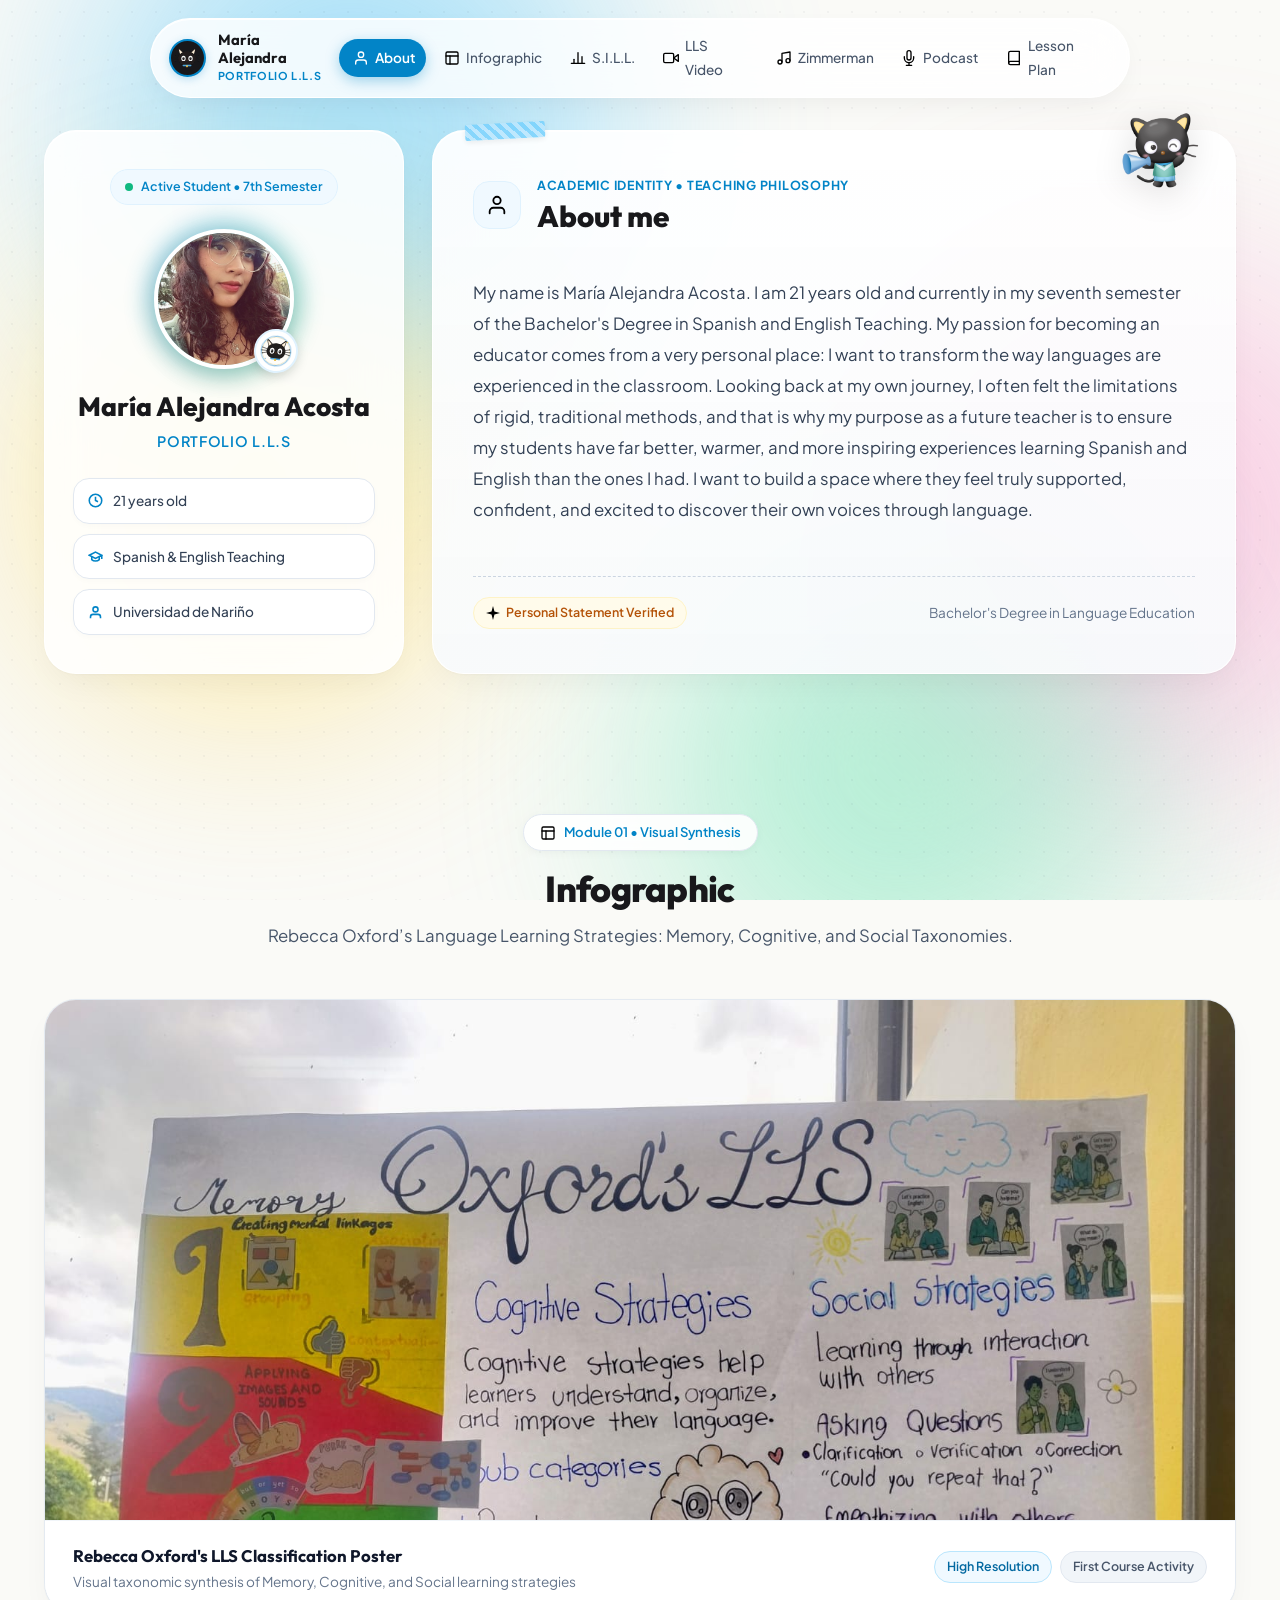
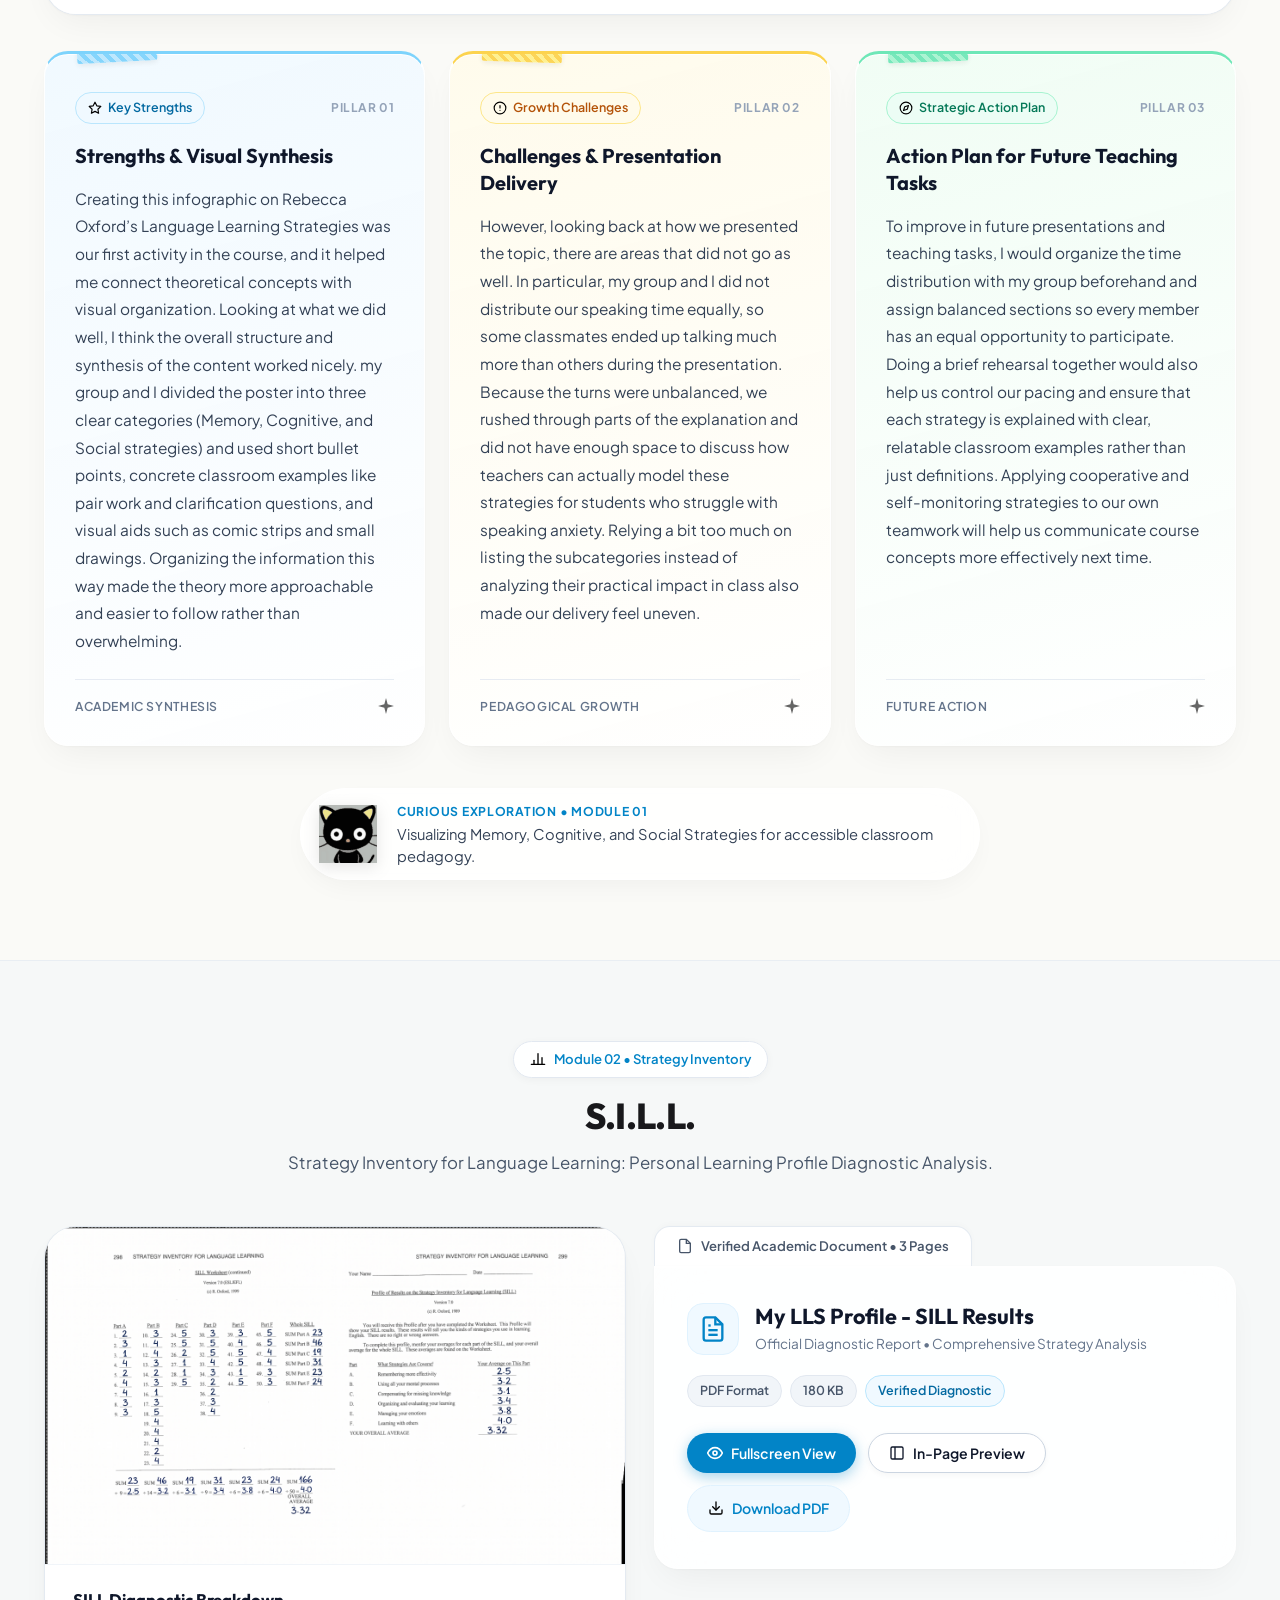
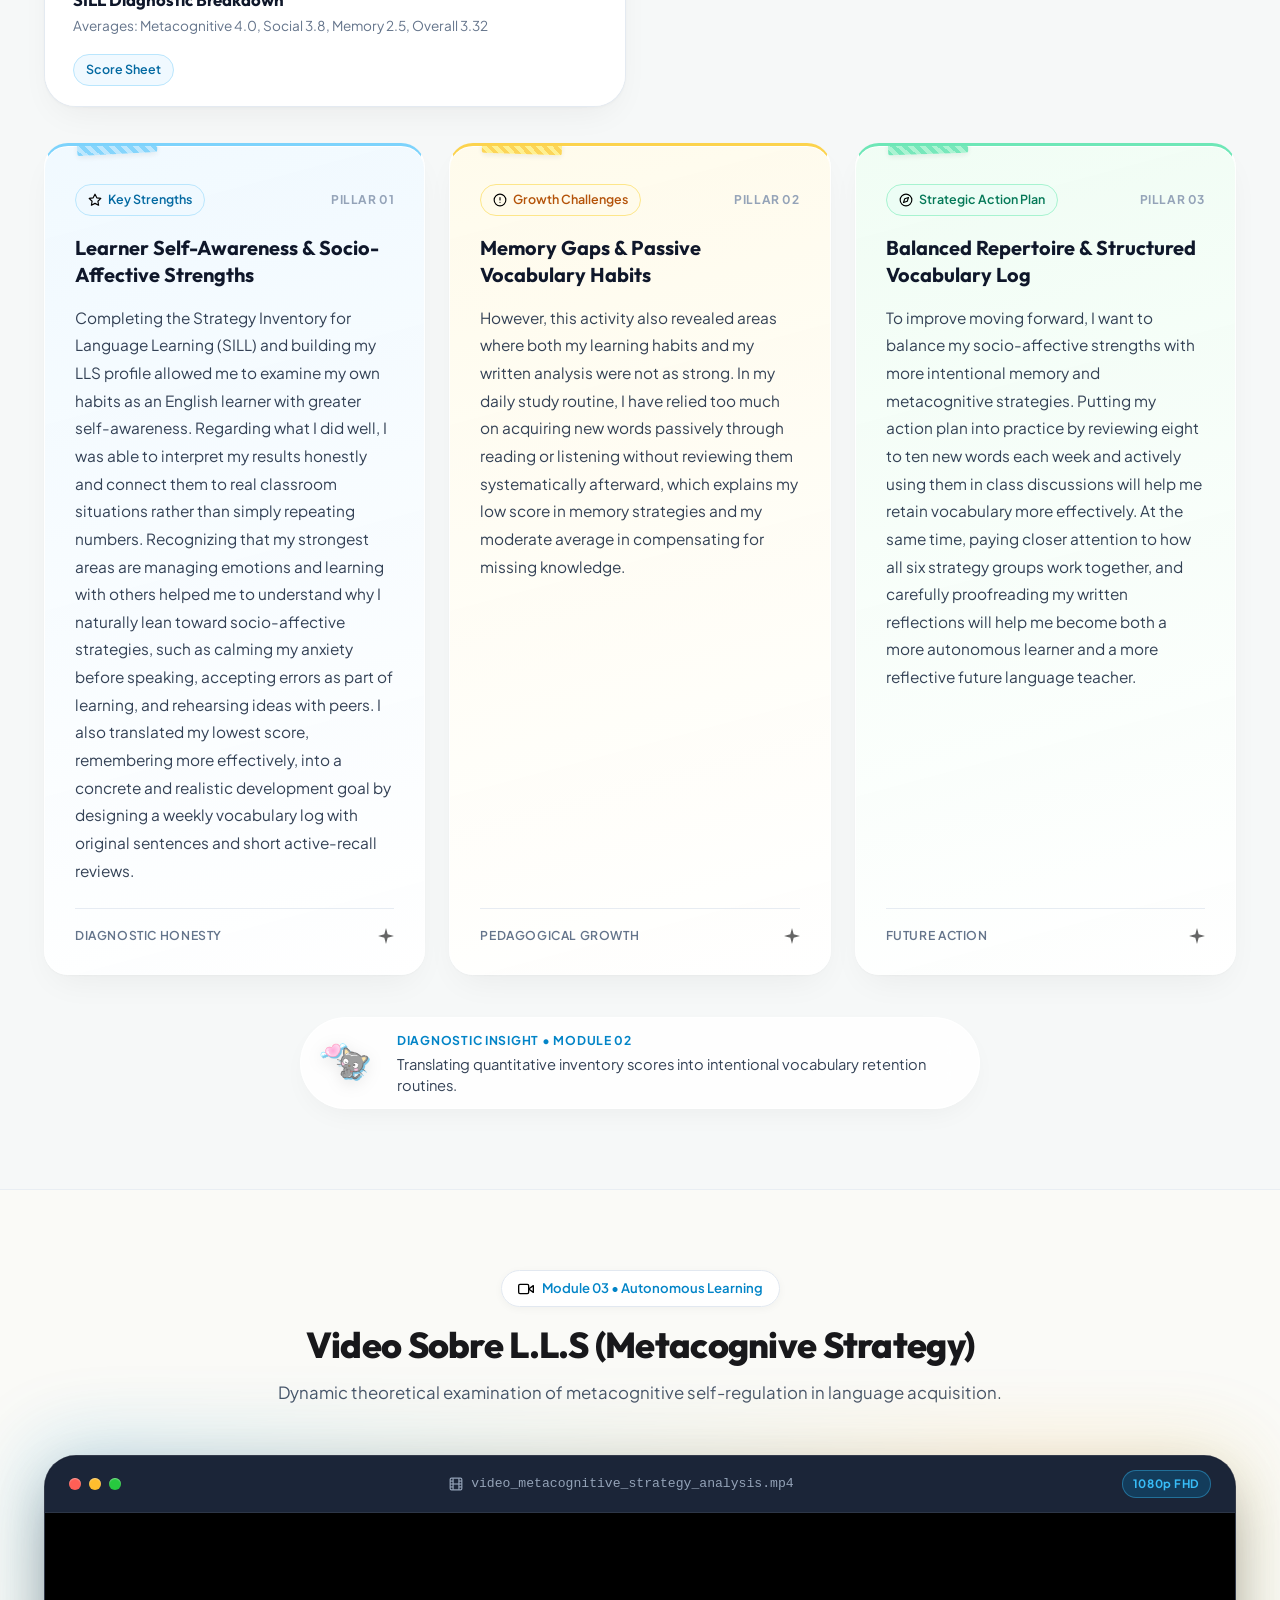
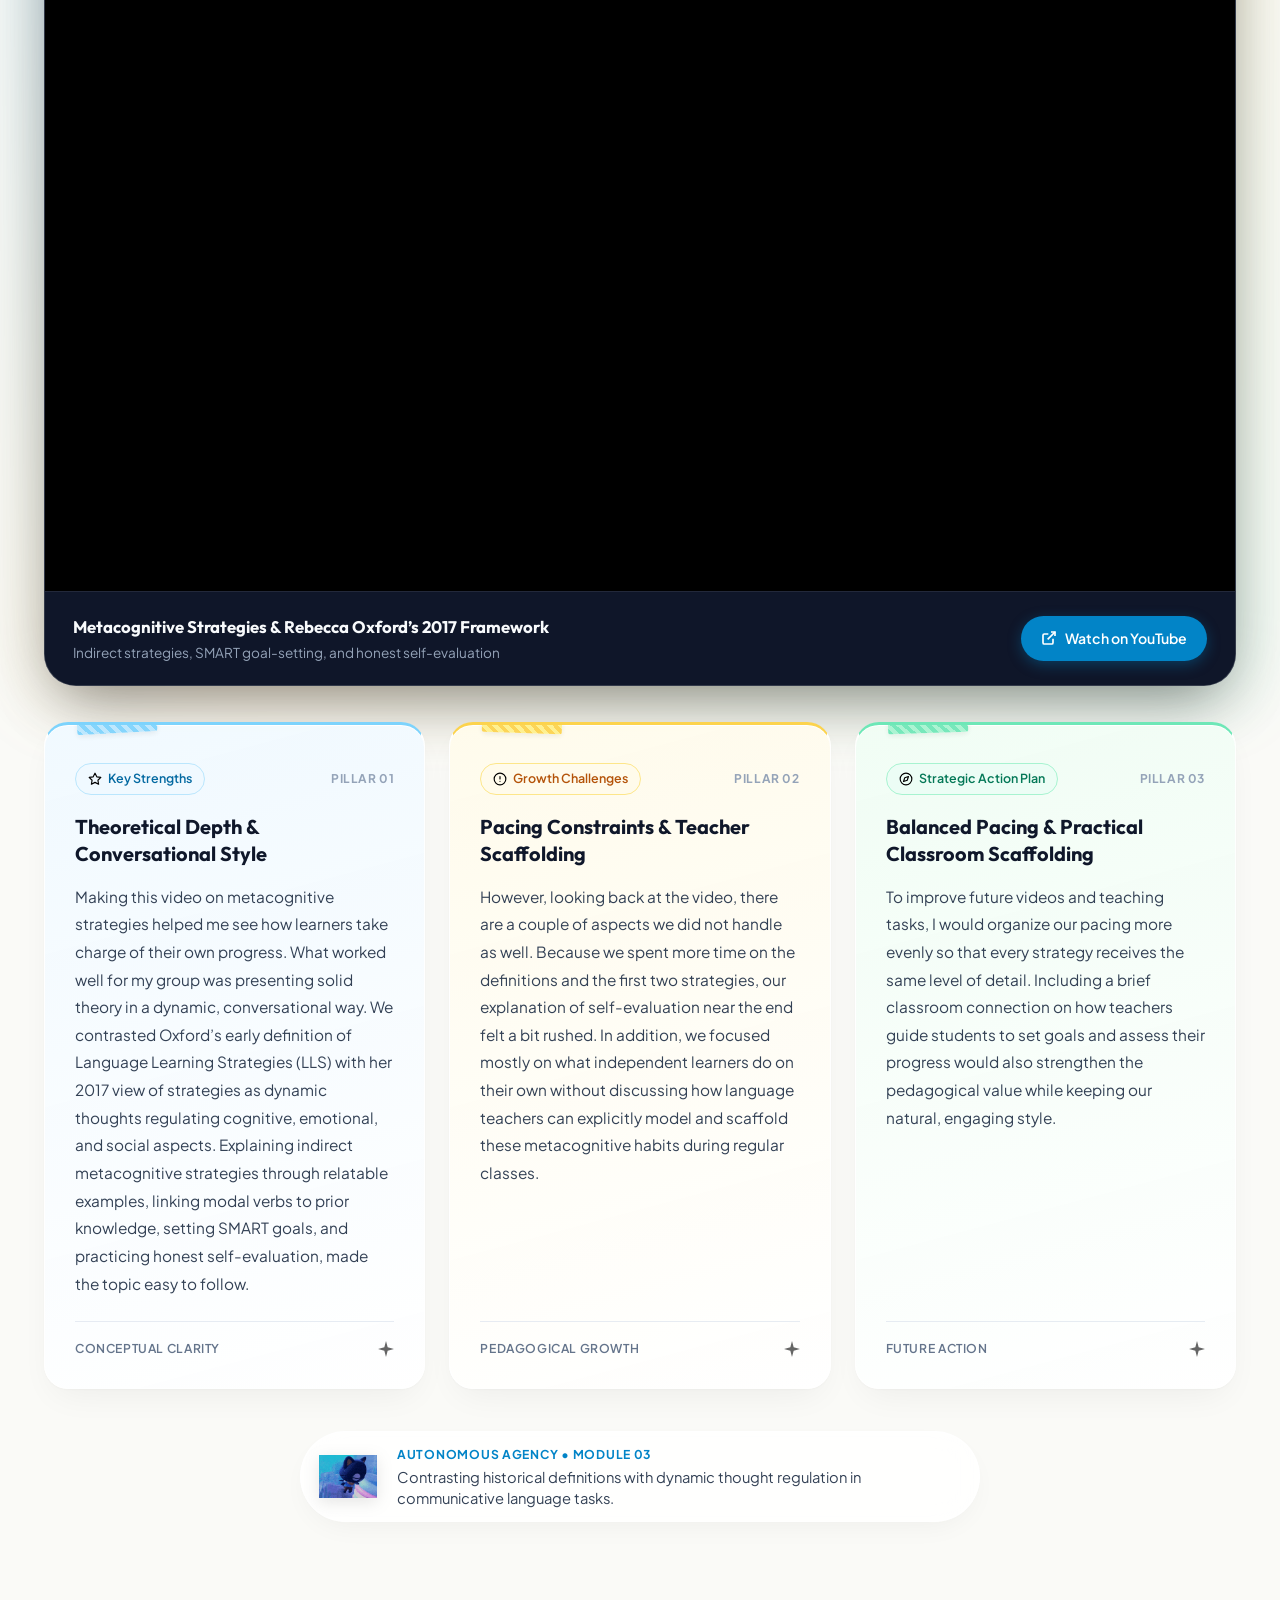
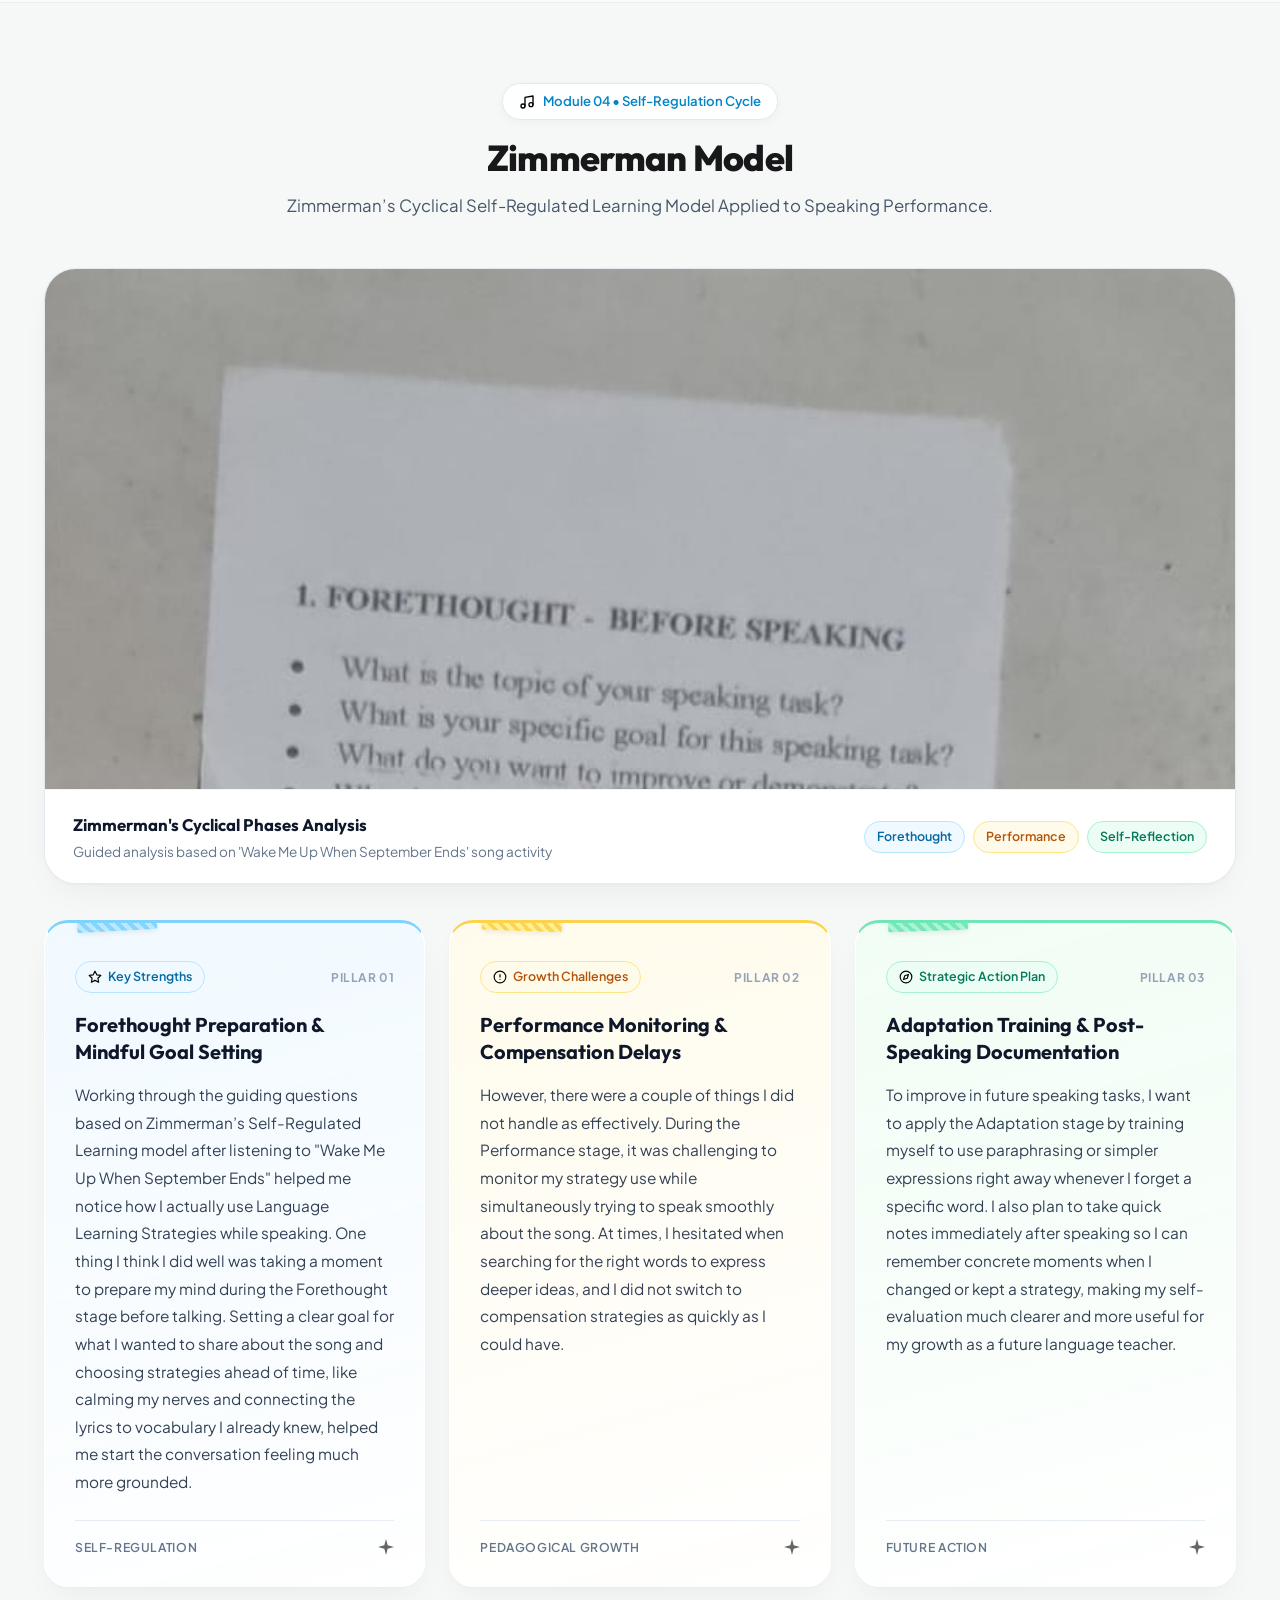
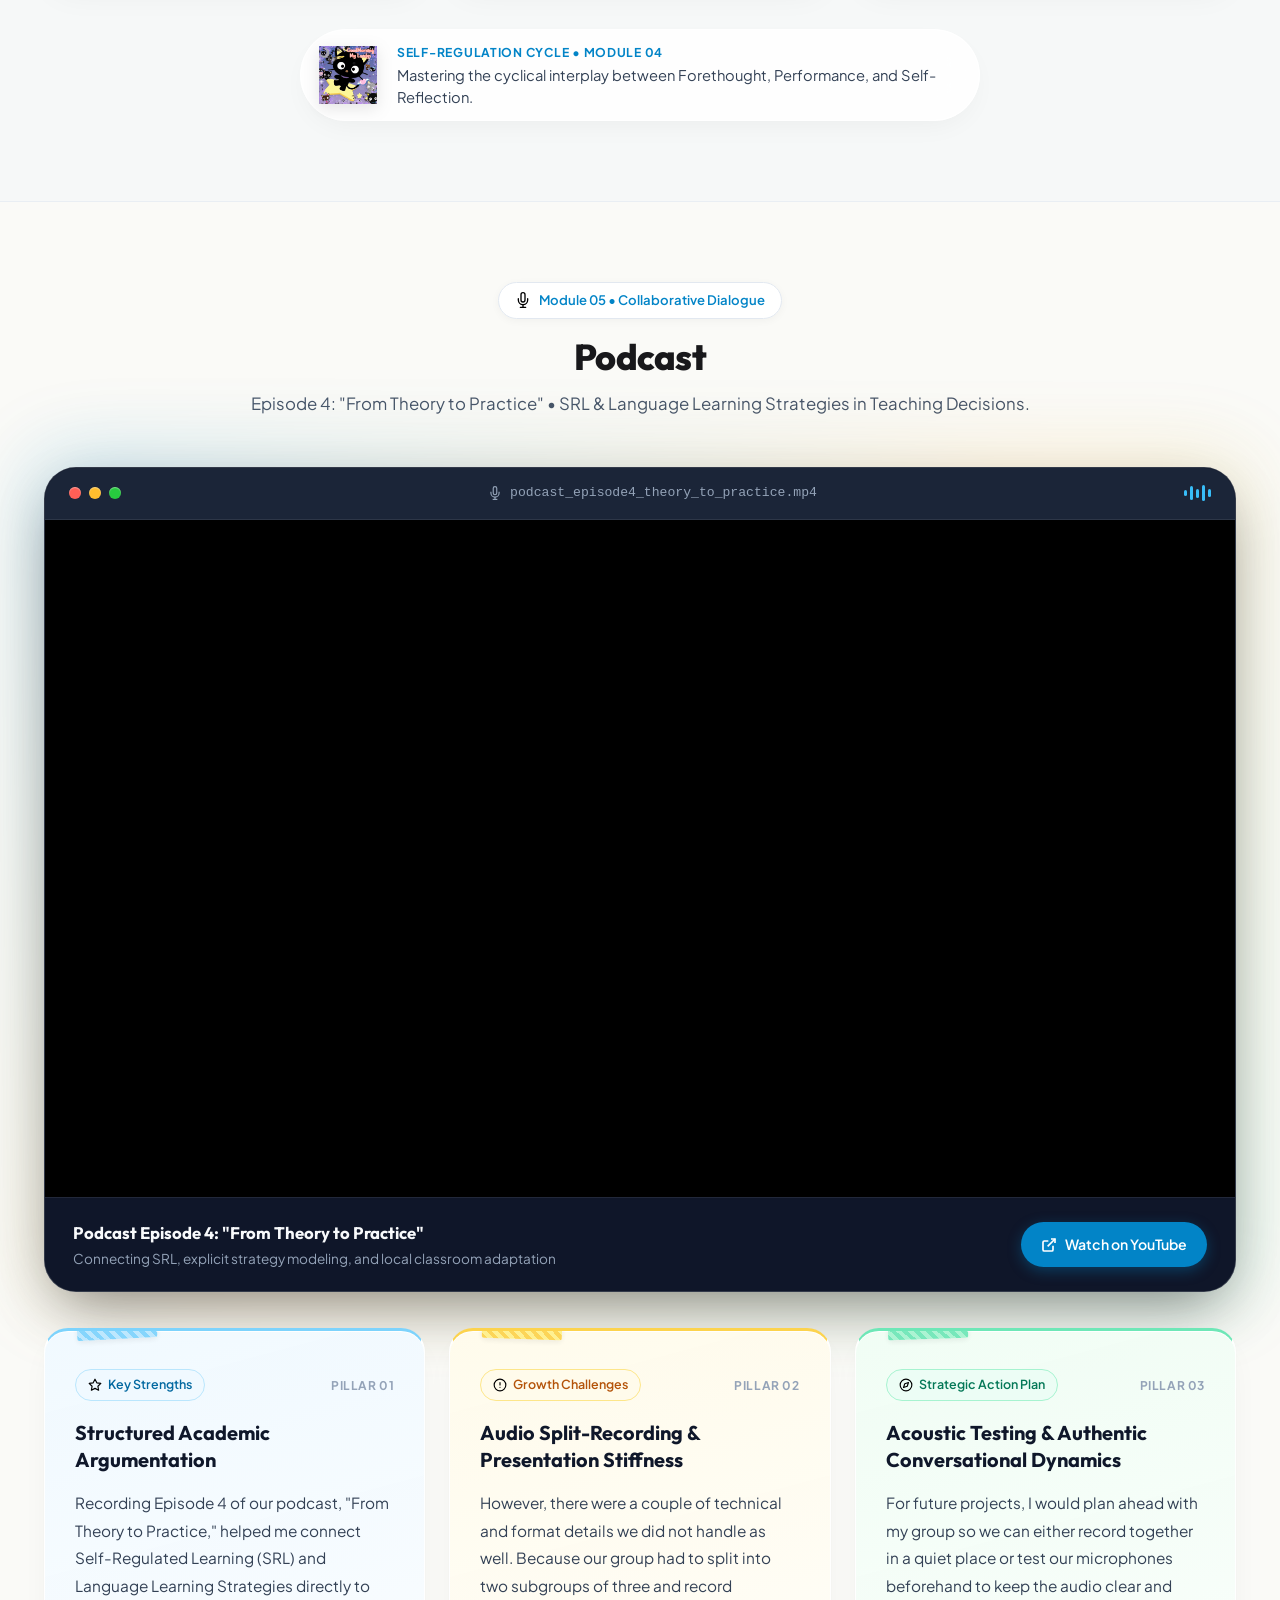
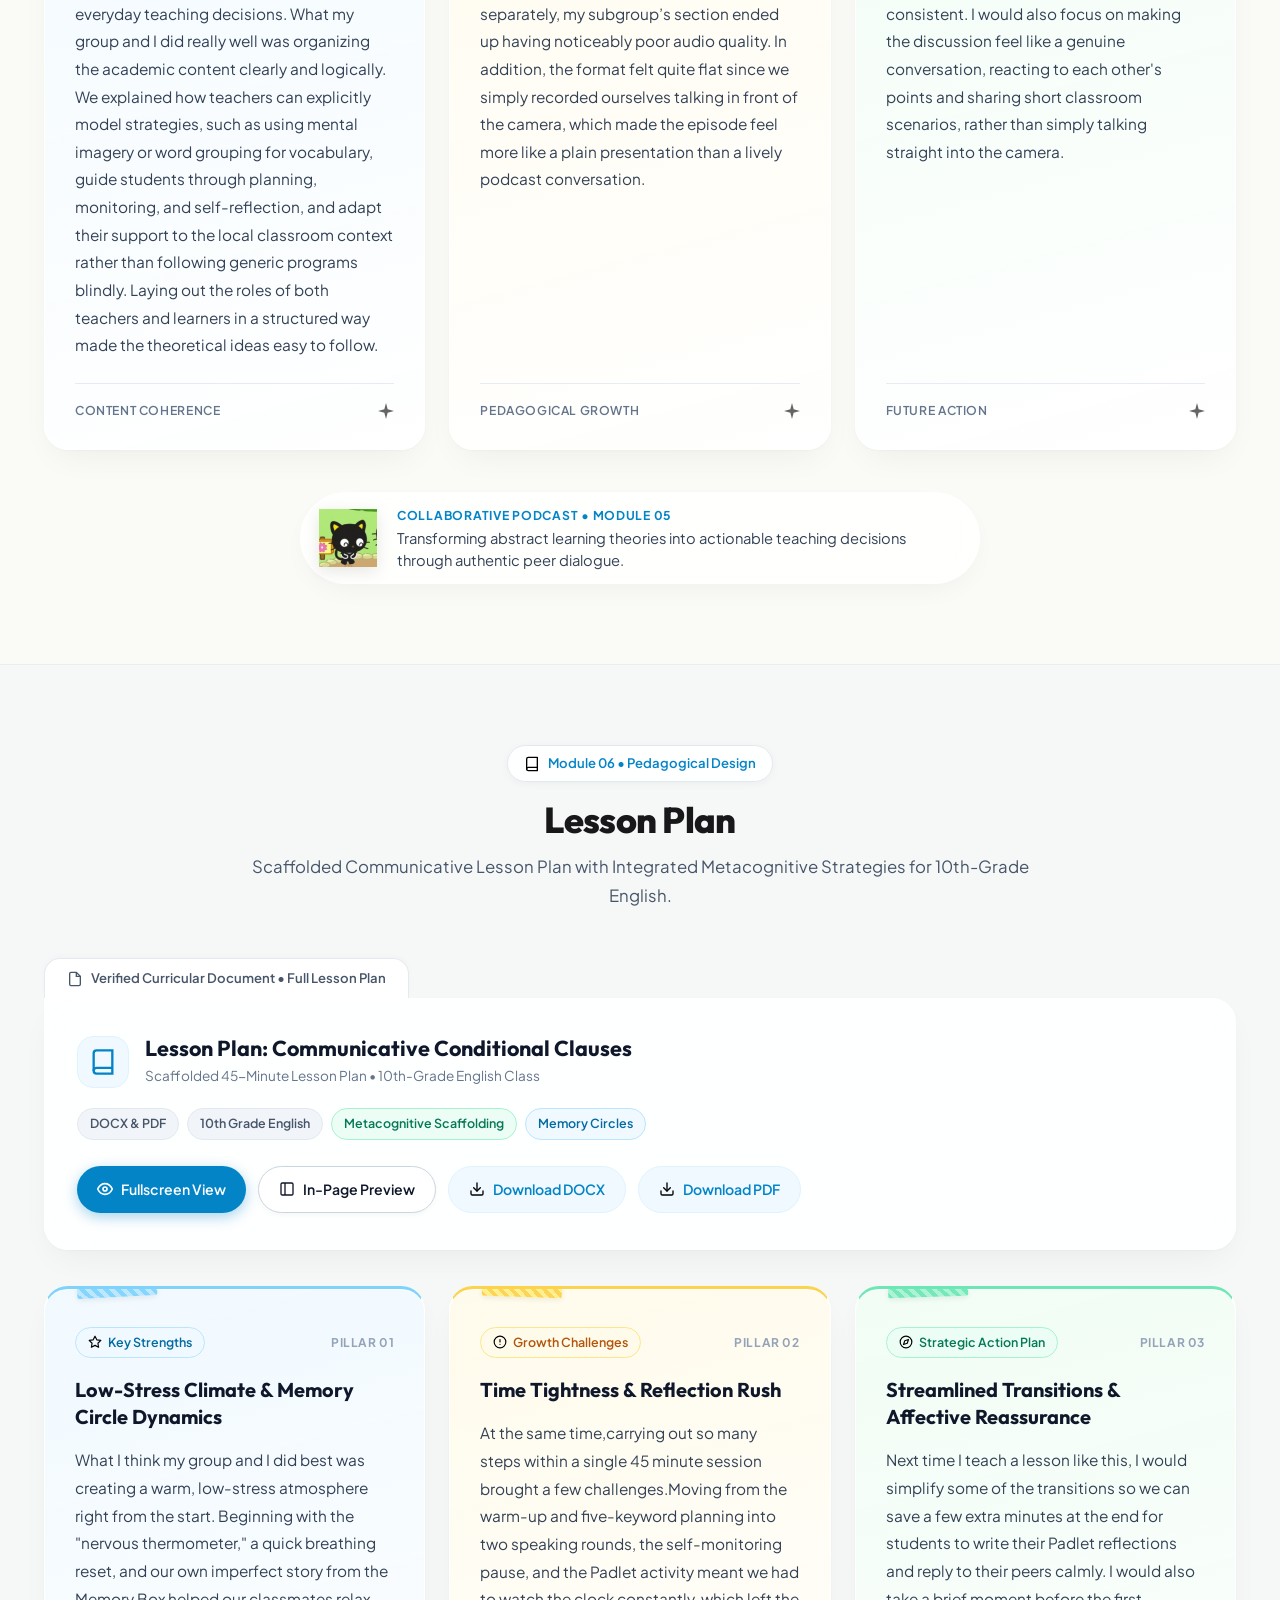
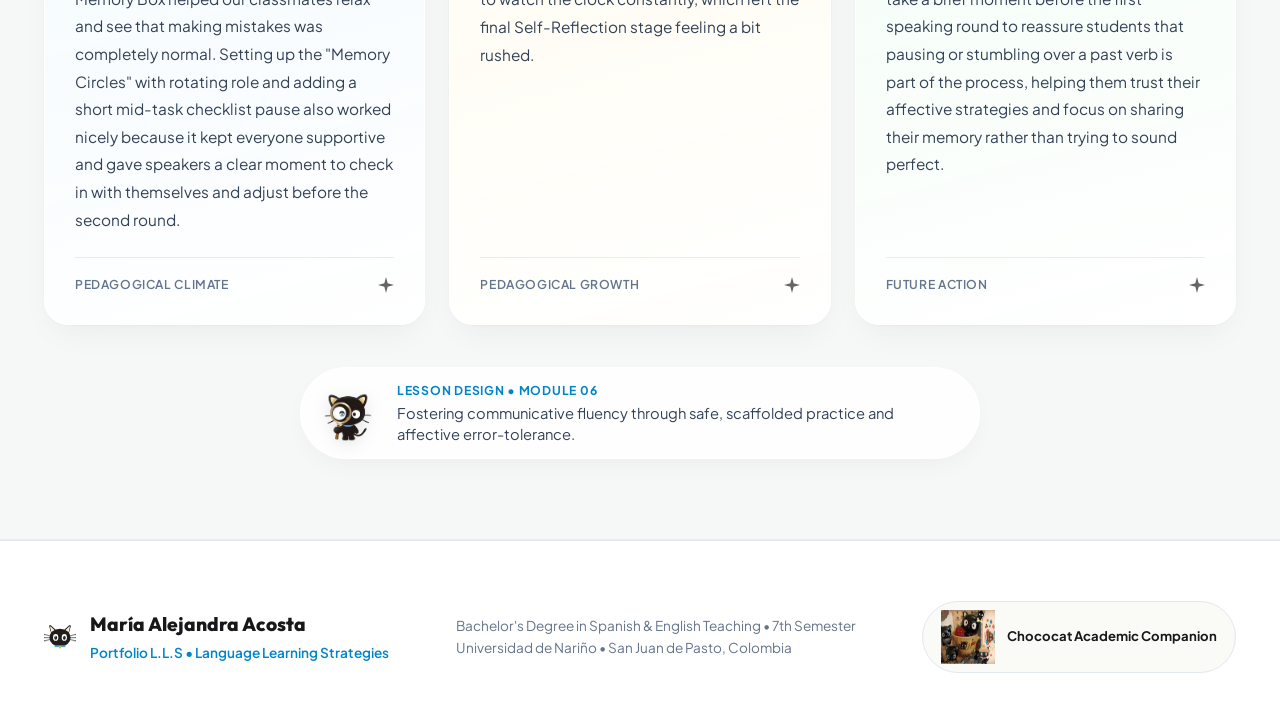
==== commit ea6cfbb7: "feat: redesign portfolio with FreeFrontend creative components, 3-column Bento decks, washi tape acc" ====
--- a/portafolio_l.l.s/index.html
+++ b/portafolio_l.l.s/index.html
@@ -3,214 +3,250 @@
 <head>
   <meta charset="UTF-8">
   <meta name="viewport" content="width=device-width, initial-scale=1.0">
-  <title>Portfolio L.L.S | María Alejandra Acosta</title>
-  <meta name="description" content="Academic Portfolio for Language Learning Strategies (L.L.S.) by María Alejandra Acosta, Bachelor's Degree in Spanish and English Teaching.">
-  <meta name="author" content="María Alejandra Acosta">
-  
-  <!-- Favicon Chococat -->
+  <title>Portfolio L.L.S | María Alejandra Acosta | Academic Portfolio</title>
+  <meta name="description" content="Academic Portfolio on Language Learning Strategies (LLS) by María Alejandra Acosta, 7th Semester Bachelor in Spanish and English Teaching at Universidad de Nariño.">
   <link rel="icon" type="image/svg+xml" href="assets/images/favicon.svg">
-  
-  <!-- Stylesheet -->
+
+  <!-- Typography: Plus Jakarta Sans & Outfit (Google Fonts) -->
+  <link rel="preconnect" href="https://fonts.googleapis.com">
+  <link rel="preconnect" href="https://fonts.gstatic.com" crossorigin>
+  <link href="https://fonts.googleapis.com/css2?family=Outfit:wght@400;500;600;700;800&family=Plus+Jakarta+Sans:wght@300;400;500;600;700&display=swap" rel="stylesheet">
+
   <link rel="stylesheet" href="assets/css/styles.css">
 </head>
-<body>
+<body class="site-body">
 
   <!-- ======================================================================
-       Floating Island Navbar (Apple Glassmorphism)
+       Dynamic Ambient Aurora Blobs (Glassmorphism Enablers)
        ====================================================================== -->
-  <div class="navbar-wrapper">
-    <header class="navbar" id="navbar">
-      <a href="#about" class="navbar__brand" aria-label="Go to top">
-        <div class="navbar__avatar">
-          <img src="assets/images/chococat-head.svg" alt="Chococat Logo">
-        </div>
-        <div class="navbar__brand-info">
-          <span class="navbar__name">María Alejandra</span>
-          <span class="navbar__role">Portfolio L.L.S</span>
+  <div class="ambient-mesh" aria-hidden="true">
+    <div class="ambient-blob ambient-blob--sky"></div>
+    <div class="ambient-blob ambient-blob--rose"></div>
+    <div class="ambient-blob ambient-blob--amber"></div>
+    <div class="ambient-blob ambient-blob--mint"></div>
+  </div>
+
+  <!-- Background Decorative Grid Matrix -->
+  <div class="bg-matrix-overlay" aria-hidden="true"></div>
+
+  <!-- ======================================================================
+       Apple Island Floating Navigation Bar
+       ====================================================================== -->
+  <header class="navbar-wrapper">
+    <nav class="navbar" id="navbar" aria-label="Main Navigation">
+      <a href="#about" class="navbar__brand" aria-label="María Alejandra Acosta Portfolio">
+        <div class="navbar__brand-avatar">
+          <img src="assets/images/chococat-head.svg" alt="" width="26" height="26" aria-hidden="true">
+        </div>
+        <div class="navbar__brand-text">
+          <span class="navbar__brand-name">María Alejandra</span>
+          <span class="navbar__brand-sub">PORTFOLIO L.L.S</span>
         </div>
       </a>
 
-      <!-- Desktop Navigation Menu -->
-      <nav class="navbar__menu" id="navbar-menu" aria-label="Main Navigation">
-        <a href="#about" class="navbar__item active">
-          <img src="assets/images/icons/nav-about.svg" alt="" width="16" height="16" aria-hidden="true">
-          <span>About</span>
-        </a>
-        <a href="#infographic" class="navbar__item">
-          <img src="assets/images/icons/nav-infographic.svg" alt="" width="16" height="16" aria-hidden="true">
-          <span>Infographic</span>
-        </a>
-        <a href="#sill" class="navbar__item">
-          <img src="assets/images/icons/nav-sill.svg" alt="" width="16" height="16" aria-hidden="true">
-          <span>S.I.L.L.</span>
-        </a>
-        <a href="#metacognitive-video" class="navbar__item">
-          <img src="assets/images/icons/nav-video.svg" alt="" width="16" height="16" aria-hidden="true">
-          <span>LLS Video</span>
-        </a>
-        <a href="#zimmerman" class="navbar__item">
-          <img src="assets/images/icons/nav-zimmerman.svg" alt="" width="16" height="16" aria-hidden="true">
-          <span>Zimmerman</span>
-        </a>
-        <a href="#podcast" class="navbar__item">
-          <img src="assets/images/icons/nav-podcast.svg" alt="" width="16" height="16" aria-hidden="true">
-          <span>Podcast</span>
-        </a>
-        <a href="#lesson-plan" class="navbar__item">
-          <img src="assets/images/icons/nav-lesson.svg" alt="" width="16" height="16" aria-hidden="true">
-          <span>Lesson Plan</span>
-        </a>
-      </nav>
+      <!-- Desktop Nav Items -->
+      <ul class="navbar__menu" id="navbar-menu" role="menubar">
+        <li role="none"><a href="#about" class="navbar__item active" role="menuitem"><img src="assets/images/icons/nav-about.svg" alt="" width="16" height="16" aria-hidden="true"><span>About</span></a></li>
+        <li role="none"><a href="#infographic" class="navbar__item" role="menuitem"><img src="assets/images/icons/nav-infographic.svg" alt="" width="16" height="16" aria-hidden="true"><span>Infographic</span></a></li>
+        <li role="none"><a href="#sill" class="navbar__item" role="menuitem"><img src="assets/images/icons/nav-sill.svg" alt="" width="16" height="16" aria-hidden="true"><span>S.I.L.L.</span></a></li>
+        <li role="none"><a href="#metacognitive-video" class="navbar__item" role="menuitem"><img src="assets/images/icons/nav-video.svg" alt="" width="16" height="16" aria-hidden="true"><span>LLS Video</span></a></li>
+        <li role="none"><a href="#zimmerman" class="navbar__item" role="menuitem"><img src="assets/images/icons/nav-zimmerman.svg" alt="" width="16" height="16" aria-hidden="true"><span>Zimmerman</span></a></li>
+        <li role="none"><a href="#podcast" class="navbar__item" role="menuitem"><img src="assets/images/icons/nav-podcast.svg" alt="" width="16" height="16" aria-hidden="true"><span>Podcast</span></a></li>
+        <li role="none"><a href="#lesson-plan" class="navbar__item" role="menuitem"><img src="assets/images/icons/nav-lesson.svg" alt="" width="16" height="16" aria-hidden="true"><span>Lesson Plan</span></a></li>
+      </ul>
 
       <!-- Mobile Hamburger Toggle -->
-      <button class="navbar__toggle" id="navbar-toggle" aria-label="Toggle navigation menu" aria-expanded="false">
-        <span class="navbar__toggle-icon">
-          <span class="navbar__toggle-line"></span>
-          <span class="navbar__toggle-line"></span>
-          <span class="navbar__toggle-line"></span>
-        </span>
+      <button class="navbar__toggle" id="navbar-toggle" aria-label="Toggle navigation menu" aria-expanded="false" aria-controls="navbar-menu">
+        <span class="navbar__toggle-bar"></span>
+        <span class="navbar__toggle-bar"></span>
+        <span class="navbar__toggle-bar"></span>
       </button>
-    </header>
-  </div>
+    </nav>
+  </header>
 
   <main>
     <!-- ====================================================================
-         Hero & About Me Bento Grid
+         Hero Section & About Me Bento Showcase
          ==================================================================== -->
-    <header class="hero" id="about">
+    <section class="hero-section" id="about">
       <div class="container">
-        <div class="hero__bento">
-          
-          <!-- Left Profile Bento Card -->
-          <article class="hero__profile-card">
-            <div class="hero__status-badge">
-              <span class="hero__status-dot"></span>
+        <div class="hero-grid">
+
+          <!-- Left Profile Bento Card with 3D Tilt -->
+          <article class="hero-profile-card" data-tilt>
+            <div class="profile-card__glow-highlight"></div>
+            
+            <div class="profile-card__status-chip">
+              <span class="status-pulse-dot"></span>
               <span>Active Student &bull; 7th Semester</span>
             </div>
 
-            <div class="hero__avatar-container">
-              <div class="hero__avatar-ring">
-                <img src="assets/images/maria-alejandra-profile.jpg" alt="Photograph of María Alejandra Acosta" class="hero__avatar-img">
-              </div>
-              <img src="assets/images/chococat-badge.svg" alt="Chococat Badge" class="hero__avatar-badge" title="Chococat Academic Companion">
-            </div>
-
-            <h1 class="hero__name">María Alejandra Acosta</h1>
-            <p class="hero__title-sub">Portfolio L.L.S</p>
-
-            <div class="hero__meta-list">
-              <div class="hero__meta-item">
-                <svg width="16" height="16" viewBox="0 0 24 24" fill="none" stroke="#4299E1" stroke-width="2"><circle cx="12" cy="12" r="10"></circle><polyline points="12 6 12 12 16 14"></polyline></svg>
+            <div class="profile-card__avatar-wrapper">
+              <div class="profile-card__avatar-glow"></div>
+              <div class="profile-card__avatar-frame">
+                <img src="assets/images/maria-alejandra-profile.jpg" alt="Photograph of María Alejandra Acosta" class="profile-card__avatar-img">
+              </div>
+              <img src="assets/images/chococat-badge.svg" alt="Chococat Badge" class="profile-card__companion-badge" title="Chococat Academic Companion">
+            </div>
+
+            <h1 class="profile-card__name">María Alejandra Acosta</h1>
+            <p class="profile-card__subtitle">Portfolio L.L.S</p>
+
+            <div class="profile-card__chips-grid">
+              <div class="profile-chip">
+                <svg width="15" height="15" viewBox="0 0 24 24" fill="none" stroke="#0284c7" stroke-width="2.5"><circle cx="12" cy="12" r="10"></circle><polyline points="12 6 12 12 16 14"></polyline></svg>
                 <span>21 years old</span>
               </div>
-              <div class="hero__meta-item">
-                <svg width="16" height="16" viewBox="0 0 24 24" fill="none" stroke="#4299E1" stroke-width="2"><path d="M22 10v6M2 10l10-5 10 5-10 5z"></path><path d="M6 12v5c3 3 9 3 12 0v-5"></path></svg>
+              <div class="profile-chip">
+                <svg width="15" height="15" viewBox="0 0 24 24" fill="none" stroke="#0284c7" stroke-width="2.5"><path d="M22 10v6M2 10l10-5 10 5-10 5z"></path><path d="M6 12v5c3 3 9 3 12 0v-5"></path></svg>
                 <span>Spanish &amp; English Teaching</span>
               </div>
-              <div class="hero__meta-item">
-                <svg width="16" height="16" viewBox="0 0 24 24" fill="none" stroke="#4299E1" stroke-width="2"><path d="M20 21v-2a4 4 0 0 0-4-4H8a4 4 0 0 0-4 4v2"></path><circle cx="12" cy="7" r="4"></circle></svg>
+              <div class="profile-chip">
+                <svg width="15" height="15" viewBox="0 0 24 24" fill="none" stroke="#0284c7" stroke-width="2.5"><path d="M20 21v-2a4 4 0 0 0-4-4H8a4 4 0 0 0-4 4v2"></path><circle cx="12" cy="7" r="4"></circle></svg>
                 <span>Universidad de Nariño</span>
               </div>
             </div>
           </article>
 
-          <!-- Right Journal Bento Card (About Me - 100% Exact Text) -->
-          <article class="hero__journal-card">
-            <!-- Real Chococat Floating Companion Sticker (Transparent RGBA) -->
-            <img src="assets/images/chococat-ranking-2026-clean.png" alt="Chococat Sticker" class="hero__cat-companion" title="Chococat Companion">
-
-            <div class="hero__journal-header">
-              <div class="hero__journal-title-wrap">
-                <div class="hero__journal-icon">
-                  <img src="assets/images/icons/nav-about.svg" alt="" width="22" height="22" aria-hidden="true">
-                </div>
-                <h2 class="hero__journal-title">About me</h2>
-              </div>
-              <span class="hero__journal-tag">Personal Journey &amp; Teaching Philosophy</span>
-            </div>
-
-            <p class="hero__journal-body">My name is María Alejandra Acosta. I am 21 years old and currently in my seventh semester of the Bachelor's Degree in Spanish and English Teaching. My passion for becoming an educator comes from a very personal place: I want to transform the way languages are experienced in the classroom. Looking back at my own journey, I often felt the limitations of rigid, traditional methods, and that is why my purpose as a future teacher is to ensure my students have far better, warmer, and more inspiring experiences learning Spanish and English than the ones I had. I want to build a space where they feel truly supported, confident, and excited to discover their own voices through language.</p>
-          </article>
-
-        </div>
-      </div>
-    </header>
+          <!-- Right Journal Bento Card (About Me - 100% Exact Text) with 3D Tilt -->
+          <article class="hero-journal-card" data-tilt>
+            <div class="washi-tape washi-tape--sky"></div>
+            
+            <!-- Real Chococat Floating Companion Sticker -->
+            <img src="assets/images/chococat-ranking-2026-clean.png" alt="Chococat Sticker" class="hero-journal__cat-sticker floating-bob" title="Chococat Companion">
+
+            <div class="hero-journal__header">
+              <div class="hero-journal__icon-box">
+                <img src="assets/images/icons/nav-about.svg" alt="" width="22" height="22" aria-hidden="true">
+              </div>
+              <div>
+                <span class="hero-journal__category">Academic Identity &bull; Teaching Philosophy</span>
+                <h2 class="hero-journal__title">About me</h2>
+              </div>
+            </div>
+
+            <!-- 100% Exact Word-for-Word Text from Portfolio LLS.docx -->
+            <p class="hero-journal__text">My name is María Alejandra Acosta. I am 21 years old and currently in my seventh semester of the Bachelor's Degree in Spanish and English Teaching. My passion for becoming an educator comes from a very personal place: I want to transform the way languages are experienced in the classroom. Looking back at my own journey, I often felt the limitations of rigid, traditional methods, and that is why my purpose as a future teacher is to ensure my students have far better, warmer, and more inspiring experiences learning Spanish and English than the ones I had. I want to build a space where they feel truly supported, confident, and excited to discover their own voices through language.</p>
+
+            <div class="hero-journal__footer">
+              <span class="stamp-badge">
+                <img src="assets/images/icons/icon-sparkle.svg" alt="" width="14" height="14" aria-hidden="true">
+                Personal Statement Verified
+              </span>
+              <span class="hero-journal__institution">Bachelor's Degree in Language Education</span>
+            </div>
+          </article>
+
+        </div>
+      </div>
+    </section>
 
     <!-- ====================================================================
          Section 1: Infographic
          ==================================================================== -->
     <section class="section" id="infographic" aria-labelledby="infographic-heading">
       <div class="container">
-        <div class="section__header">
-          <span class="section__pill">
-            <img src="assets/images/icons/nav-infographic.svg" alt="" width="15" height="15" aria-hidden="true">
+        
+        <div class="section-badge-header">
+          <div class="section-tag-pill">
+            <img src="assets/images/icons/nav-infographic.svg" alt="" width="16" height="16" aria-hidden="true">
             <span>Module 01 &bull; Visual Synthesis</span>
-          </span>
-          <h2 id="infographic-heading" class="section__title">infographic</h2>
-          <p class="section__desc">Rebecca Oxford’s Language Learning Strategies: Memory, Cognitive, and Social Taxonomies.</p>
-        </div>
-
-        <!-- Media Showcase Card -->
-        <div class="showcase-card content-block">
-          <div class="showcase-card__image-box" data-lightbox-index="0" role="button" tabindex="0" aria-label="Open infographic in full view">
-            <img src="assets/images/infografia-oxford-lls.jpg" alt="Rebecca Oxford Language Learning Strategies Infographic" class="showcase-card__img">
-            <div class="showcase-card__overlay">
-              <span class="showcase-card__zoom-btn">
+          </div>
+          <h2 id="infographic-heading" class="section-main-title">infographic</h2>
+          <p class="section-lead-desc">Rebecca Oxford’s Language Learning Strategies: Memory, Cognitive, and Social Taxonomies.</p>
+        </div>
+
+        <!-- Museum Gallery Showcase Card -->
+        <div class="gallery-showcase-card" data-tilt>
+          <div class="gallery-frame" data-lightbox-index="0" role="button" tabindex="0" aria-label="Open Rebecca Oxford Infographic in fullscreen viewer">
+            <img src="assets/images/infografia-oxford-lls.jpg" alt="Rebecca Oxford Language Learning Strategies Infographic" class="gallery-frame__img">
+            <div class="gallery-frame__overlay">
+              <div class="magnifier-pill">
                 <svg width="18" height="18" viewBox="0 0 24 24" fill="none" stroke="currentColor" stroke-width="2.5"><circle cx="11" cy="11" r="8"></circle><line x1="21" y1="21" x2="16.65" y2="16.65"></line></svg>
-                View High-Resolution Infographic
-              </span>
-            </div>
-          </div>
-          <div class="showcase-card__footer">
-            <span>Visual synthesis poster: Rebecca Oxford's LLS classification</span>
-            <span class="showcase-card__badge">
-              <svg width="16" height="16" viewBox="0 0 24 24" fill="none" stroke="currentColor" stroke-width="2"><rect x="3" y="3" width="18" height="18" rx="2" ry="2"></rect><circle cx="8.5" cy="8.5" r="1.5"></circle><polyline points="21 15 16 10 5 21"></polyline></svg>
-              High Definition
-            </span>
-          </div>
-        </div>
-
-        <!-- Reflective Stack (100% Exact Text) -->
-        <div class="reflection-stack content-block">
-          <article class="reflection-card">
-            <div class="reflection-card__header">
-              <span class="reflection-card__icon-bubble">
-                <img src="assets/images/icons/icon-strength.svg" alt="" width="18" height="18" aria-hidden="true">
-              </span>
-              <h3 class="reflection-card__title">Strengths &amp; Visual Synthesis</h3>
-            </div>
-            <p class="reflection-card__text">Creating this infographic on Rebecca Oxford’s Language Learning Strategies was our first activity in the course, and it helped me connect theoretical concepts with visual organization. Looking at what we did well, I think the overall structure and synthesis of the content worked nicely. my group and I divided the poster into three clear categories (Memory, Cognitive, and Social strategies) and used short bullet points, concrete classroom examples like pair work and clarification questions, and visual aids such as comic strips and small drawings. Organizing the information this way made the theory more approachable and easier to follow rather than overwhelming.</p>
-          </article>
-
-          <article class="reflection-card reflection-card--warning">
-            <div class="reflection-card__header">
-              <span class="reflection-card__icon-bubble">
-                <img src="assets/images/icons/icon-challenge.svg" alt="" width="18" height="18" aria-hidden="true">
-              </span>
-              <h3 class="reflection-card__title">Challenges &amp; Presentation Delivery</h3>
-            </div>
-            <p class="reflection-card__text">However, looking back at how we presented the topic, there are areas that did not go as well. In particular, my group and I did not distribute our speaking time equally, so some classmates ended up talking much more than others during the presentation. Because the turns were unbalanced, we rushed through parts of the explanation and did not have enough space to discuss how teachers can actually model these strategies for students who struggle with speaking anxiety. Relying a bit too much on listing the subcategories instead of analyzing their practical impact in class also made our delivery feel uneven.</p>
-          </article>
-
-          <article class="reflection-card reflection-card--success">
-            <div class="reflection-card__header">
-              <span class="reflection-card__icon-bubble">
-                <img src="assets/images/icons/icon-action.svg" alt="" width="18" height="18" aria-hidden="true">
-              </span>
-              <h3 class="reflection-card__title">Action Plan for Future Teaching Tasks</h3>
-            </div>
-            <p class="reflection-card__text">To improve in future presentations and teaching tasks, I would organize the time distribution with my group beforehand and assign balanced sections so every member has an equal opportunity to participate. Doing a brief rehearsal together would also help us control our pacing and ensure that each strategy is explained with clear, relatable classroom examples rather than just definitions. Applying cooperative and self-monitoring strategies to our own teamwork will help us communicate course concepts more effectively next time.</p>
-          </article>
-        </div>
-
-        <!-- Cute Chococat Animated GIF Dialogue Banner -->
-        <div class="chococat-dialogue-banner">
-          <img src="assets/images/chococat-curious.gif" alt="Chococat Curious" class="chococat-dialogue-banner__gif">
-          <div>
-            <span class="chococat-dialogue-banner__badge">Curious Exploration</span>
-            <span class="chococat-dialogue-banner__text">Visualizing Memory, Cognitive &amp; Social Strategies</span>
-          </div>
-        </div>
+                <span>Click to Expand Infographic</span>
+              </div>
+            </div>
+          </div>
+          <div class="gallery-card__bottom-bar">
+            <div class="gallery-card__info">
+              <span class="gallery-card__title">Rebecca Oxford's LLS Classification Poster</span>
+              <span class="gallery-card__sub">Visual taxonomic synthesis of Memory, Cognitive, and Social learning strategies</span>
+            </div>
+            <div class="gallery-card__chips">
+              <span class="pill-chip pill-chip--sky">High Resolution</span>
+              <span class="pill-chip pill-chip--neutral">First Course Activity</span>
+            </div>
+          </div>
+        </div>
+
+        <!-- 3-Column FreeFrontend Bento Reflection Deck (100% Exact Text) -->
+        <div class="bento-deck">
+          
+          <!-- Pillar 1: Strengths -->
+          <article class="bento-card bento-card--strength" data-tilt>
+            <div class="washi-tape washi-tape--sky"></div>
+            <div class="bento-card__badge-row">
+              <span class="pill-chip pill-chip--sky">
+                <img src="assets/images/icons/icon-strength.svg" alt="" width="14" height="14" aria-hidden="true">
+                Key Strengths
+              </span>
+              <span class="bento-card__order">Pillar 01</span>
+            </div>
+            <h3 class="bento-card__title">Strengths &amp; Visual Synthesis</h3>
+            <p class="bento-card__text">Creating this infographic on Rebecca Oxford’s Language Learning Strategies was our first activity in the course, and it helped me connect theoretical concepts with visual organization. Looking at what we did well, I think the overall structure and synthesis of the content worked nicely. my group and I divided the poster into three clear categories (Memory, Cognitive, and Social strategies) and used short bullet points, concrete classroom examples like pair work and clarification questions, and visual aids such as comic strips and small drawings. Organizing the information this way made the theory more approachable and easier to follow rather than overwhelming.</p>
+            <div class="bento-card__footer">
+              <span class="bento-card__stamp">Academic Synthesis</span>
+              <img src="assets/images/icons/icon-sparkle.svg" alt="" width="16" height="16" class="bento-card__sparkle" aria-hidden="true">
+            </div>
+          </article>
+
+          <!-- Pillar 2: Challenges -->
+          <article class="bento-card bento-card--challenge" data-tilt>
+            <div class="washi-tape washi-tape--honey"></div>
+            <div class="bento-card__badge-row">
+              <span class="pill-chip pill-chip--amber">
+                <img src="assets/images/icons/icon-challenge.svg" alt="" width="14" height="14" aria-hidden="true">
+                Growth Challenges
+              </span>
+              <span class="bento-card__order">Pillar 02</span>
+            </div>
+            <h3 class="bento-card__title">Challenges &amp; Presentation Delivery</h3>
+            <p class="bento-card__text">However, looking back at how we presented the topic, there are areas that did not go as well. In particular, my group and I did not distribute our speaking time equally, so some classmates ended up talking much more than others during the presentation. Because the turns were unbalanced, we rushed through parts of the explanation and did not have enough space to discuss how teachers can actually model these strategies for students who struggle with speaking anxiety. Relying a bit too much on listing the subcategories instead of analyzing their practical impact in class also made our delivery feel uneven.</p>
+            <div class="bento-card__footer">
+              <span class="bento-card__stamp">Pedagogical Growth</span>
+              <img src="assets/images/icons/icon-sparkle.svg" alt="" width="16" height="16" class="bento-card__sparkle" aria-hidden="true">
+            </div>
+          </article>
+
+          <!-- Pillar 3: Action Plan -->
+          <article class="bento-card bento-card--action" data-tilt>
+            <div class="washi-tape washi-tape--mint"></div>
+            <div class="bento-card__badge-row">
+              <span class="pill-chip pill-chip--emerald">
+                <img src="assets/images/icons/icon-action.svg" alt="" width="14" height="14" aria-hidden="true">
+                Strategic Action Plan
+              </span>
+              <span class="bento-card__order">Pillar 03</span>
+            </div>
+            <h3 class="bento-card__title">Action Plan for Future Teaching Tasks</h3>
+            <p class="bento-card__text">To improve in future presentations and teaching tasks, I would organize the time distribution with my group beforehand and assign balanced sections so every member has an equal opportunity to participate. Doing a brief rehearsal together would also help us control our pacing and ensure that each strategy is explained with clear, relatable classroom examples rather than just definitions. Applying cooperative and self-monitoring strategies to our own teamwork will help us communicate course concepts more effectively next time.</p>
+            <div class="bento-card__footer">
+              <span class="bento-card__stamp">Future Action</span>
+              <img src="assets/images/icons/icon-sparkle.svg" alt="" width="16" height="16" class="bento-card__sparkle" aria-hidden="true">
+            </div>
+          </article>
+
+        </div>
+
+        <!-- Chococat Animated Academic Callout -->
+        <div class="chococat-character-callout">
+          <img src="assets/images/chococat-curious.gif" alt="Chococat Curious" class="chococat-character-callout__gif">
+          <div class="chococat-character-callout__content">
+            <span class="chococat-character-callout__pill">Curious Exploration &bull; Module 01</span>
+            <p class="chococat-character-callout__text">Visualizing Memory, Cognitive, and Social Strategies for accessible classroom pedagogy.</p>
+          </div>
+        </div>
+
       </div>
     </section>
 
@@ -219,262 +255,395 @@
          ==================================================================== -->
     <section class="section section--alt" id="sill" aria-labelledby="sill-heading">
       <div class="container">
-        <div class="section__header">
-          <span class="section__pill">
-            <img src="assets/images/icons/nav-sill.svg" alt="" width="15" height="15" aria-hidden="true">
-            <span>Module 02 &bull; Diagnostic Assessment</span>
-          </span>
-          <h2 id="sill-heading" class="section__title">S.I.L.L.</h2>
-          <p class="section__desc">Strategy Inventory for Language Learning (SILL) &amp; Individual Profile Report.</p>
-        </div>
-
-        <!-- Image Showcase Card (SILL Graph) -->
-        <div class="showcase-card content-block">
-          <div class="showcase-card__image-box" data-lightbox-index="1" role="button" tabindex="0" aria-label="Open SILL graph in full view">
-            <img src="assets/images/sill-profile-graph.jpg" alt="Strategy Inventory for Language Learning Results Chart" class="showcase-card__img">
-            <div class="showcase-card__overlay">
-              <span class="showcase-card__zoom-btn">
-                <svg width="18" height="18" viewBox="0 0 24 24" fill="none" stroke="currentColor" stroke-width="2.5"><circle cx="11" cy="11" r="8"></circle><line x1="21" y1="21" x2="16.65" y2="16.65"></line></svg>
-                View SILL Profile Graph
-              </span>
-            </div>
-          </div>
-          <div class="showcase-card__footer">
-            <span>Diagnostic Breakdown: Memory, Cognitive, Compensation, Metacognitive, Affective, Social</span>
-            <span class="showcase-card__badge">
-              <svg width="16" height="16" viewBox="0 0 24 24" fill="none" stroke="currentColor" stroke-width="2"><polyline points="22 12 18 12 15 21 9 3 6 12 2 12"></polyline></svg>
-              Assessment Data
-            </span>
-          </div>
-        </div>
-
-        <!-- Document Vault Card (SILL PDF) with Action Buttons -->
-        <div class="vault-card content-block">
-          <div class="vault-card__top">
-            <div class="vault-card__icon-box">
-              <svg viewBox="0 0 24 24" fill="none" stroke="currentColor" stroke-width="2"><path d="M14 2H6a2 2 0 0 0-2 2v16a2 2 0 0 0 2 2h12a2 2 0 0 0 2-2V8z"></path><polyline points="14 2 14 8 20 8"></polyline><line x1="16" y1="13" x2="8" y2="13"></line><line x1="16" y1="17" x2="8" y2="17"></line><polyline points="10 9 9 9 8 9"></polyline></svg>
-            </div>
-            <div class="vault-card__info">
-              <h3 class="vault-card__title">My LLS Profile - SILL Results</h3>
-              <p class="vault-card__meta">Official Academic Report &bull; Comprehensive Strategy Inventory &bull; PDF Document (3 Pages)</p>
-            </div>
-          </div>
-
-          <div class="vault-card__actions">
-            <button class="btn btn--primary" data-doc-view="assets/documents/My-LLS-Profile-SILL-Results.pdf" data-doc-title="My LLS Profile - SILL Results">
-              <img src="assets/images/icons/icon-preview.svg" alt="" width="16" height="16" aria-hidden="true">
-              <span>Open &amp; View</span>
-            </button>
-            <a href="assets/documents/My-LLS-Profile-SILL-Results.pdf" download="My-LLS-Profile-SILL-Results.pdf" class="btn btn--secondary">
-              <img src="assets/images/icons/icon-download.svg" alt="" width="16" height="16" aria-hidden="true">
-              <span>Download PDF</span>
-            </a>
-            <button class="btn btn--outline" data-quick-preview-target="sill-quick-embed">
-              <span>Quick Preview</span>
-            </button>
-          </div>
-
-          <div id="sill-quick-embed" class="vault-card__preview-embed">
-            <iframe class="vault-card__iframe" src="assets/documents/My-LLS-Profile-SILL-Results.pdf" title="SILL Profile Preview"></iframe>
-          </div>
-        </div>
-
-        <!-- Reflective Stack (100% Exact Text) -->
-        <div class="reflection-stack content-block">
-          <article class="reflection-card">
-            <div class="reflection-card__header">
-              <span class="reflection-card__icon-bubble">
-                <img src="assets/images/icons/icon-strength.svg" alt="" width="18" height="18" aria-hidden="true">
-              </span>
-              <h3 class="reflection-card__title">Learner Self-Awareness &amp; Socio-Affective Strengths</h3>
-            </div>
-            <p class="reflection-card__text">Completing the Strategy Inventory for Language Learning (SILL) and building my LLS profile allowed me to examine my own habits as an English learner with greater self-awareness. Regarding what I did well, I was able to interpret my results honestly and connect them to real classroom situations rather than simply repeating numbers. Recognizing that my strongest areas are managing emotions and learning with others helped me to understand why I naturally lean toward socio-affective strategies, such as calming my anxiety before speaking, accepting errors as part of learning, and rehearsing ideas with peers. I also translated my lowest score, remembering more effectively, into a concrete and realistic development goal by designing a weekly vocabulary log with original sentences and short active-recall reviews.</p>
-          </article>
-
-          <article class="reflection-card reflection-card--warning">
-            <div class="reflection-card__header">
-              <span class="reflection-card__icon-bubble">
-                <img src="assets/images/icons/icon-challenge.svg" alt="" width="18" height="18" aria-hidden="true">
-              </span>
-              <h3 class="reflection-card__title">Memory Routine &amp; Analysis Vulnerabilities</h3>
-            </div>
-            <p class="reflection-card__text">However, this activity also revealed areas where both my learning habits and my written analysis were not as strong. In my daily study routine, I have relied too much on acquiring new words passively through reading or listening without reviewing them systematically afterward, which explains my low score in memory strategies and my moderate average in compensating for missing knowledge.</p>
-          </article>
-
-          <article class="reflection-card reflection-card--success">
-            <div class="reflection-card__header">
-              <span class="reflection-card__icon-bubble">
-                <img src="assets/images/icons/icon-action.svg" alt="" width="18" height="18" aria-hidden="true">
-              </span>
-              <h3 class="reflection-card__title">Holistic Growth &amp; Action Plan</h3>
-            </div>
-            <p class="reflection-card__text">To improve moving forward, I want to balance my socio-affective strengths with more intentional memory and metacognitive strategies. Putting my action plan into practice by reviewing eight to ten new words each week and actively using them in class discussions will help me retain vocabulary more effectively. At the same time, paying closer attention to how all six strategy groups work together, and carefully proofreading my written reflections will help me become both a more autonomous learner and a more reflective future language teacher.</p>
-          </article>
-        </div>
-
-        <!-- Cute Chococat Animated GIF Dialogue Banner -->
-        <div class="chococat-dialogue-banner">
-          <img src="assets/images/chococat-dancing.gif" alt="Chococat Dancing" class="chococat-dialogue-banner__gif">
-          <div>
-            <span class="chococat-dialogue-banner__badge">Diagnostic Self-Awareness</span>
-            <span class="chococat-dialogue-banner__text">Balancing emotional regulation with intentional memory habits</span>
-          </div>
-        </div>
+        
+        <div class="section-badge-header">
+          <div class="section-tag-pill">
+            <img src="assets/images/icons/nav-sill.svg" alt="" width="16" height="16" aria-hidden="true">
+            <span>Module 02 &bull; Strategy Inventory</span>
+          </div>
+          <h2 id="sill-heading" class="section-main-title">S.I.L.L.</h2>
+          <p class="section-lead-desc">Strategy Inventory for Language Learning: Personal Learning Profile Diagnostic Analysis.</p>
+        </div>
+
+        <!-- Dual Document & Diagnostic Gallery Grid -->
+        <div class="docs-showcase-grid">
+          
+          <!-- Diagnostic Score Graph Image Card -->
+          <div class="gallery-showcase-card docs-showcase-grid__item" data-tilt>
+            <div class="gallery-frame" data-lightbox-index="1" role="button" tabindex="0" aria-label="Open SILL Diagnostic Breakdown in fullscreen viewer">
+              <img src="assets/images/sill-profile-graph.jpg" alt="SILL Strategy Inventory Diagnostic Sheet and Score Breakdown" class="gallery-frame__img">
+              <div class="gallery-frame__overlay">
+                <div class="magnifier-pill">
+                  <svg width="18" height="18" viewBox="0 0 24 24" fill="none" stroke="currentColor" stroke-width="2.5"><circle cx="11" cy="11" r="8"></circle><line x1="21" y1="21" x2="16.65" y2="16.65"></line></svg>
+                  <span>Click to Expand Diagnostic</span>
+                </div>
+              </div>
+            </div>
+            <div class="gallery-card__bottom-bar">
+              <div class="gallery-card__info">
+                <span class="gallery-card__title">SILL Diagnostic Breakdown</span>
+                <span class="gallery-card__sub">Averages: Metacognitive 4.0, Social 3.8, Memory 2.5, Overall 3.32</span>
+              </div>
+              <span class="pill-chip pill-chip--sky">Score Sheet</span>
+            </div>
+          </div>
+
+          <!-- Academic Document Folder Card -->
+          <div class="folder-document-card docs-showcase-grid__item" data-tilt>
+            <div class="folder-document-card__tab">
+              <svg width="16" height="16" viewBox="0 0 24 24" fill="none" stroke="currentColor" stroke-width="2"><path d="M14 2H6a2 2 0 0 0-2 2v16a2 2 0 0 0 2 2h12a2 2 0 0 0 2-2V8z"></path><polyline points="14 2 14 8 20 8"></polyline></svg>
+              <span>Verified Academic Document &bull; 3 Pages</span>
+            </div>
+
+            <div class="folder-document-card__body">
+              <div class="folder-document-card__header-row">
+                <div class="folder-document-card__icon-wrap">
+                  <svg width="28" height="28" viewBox="0 0 24 24" fill="none" stroke="#0284c7" stroke-width="2"><path d="M14 2H6a2 2 0 0 0-2 2v16a2 2 0 0 0 2 2h12a2 2 0 0 0 2-2V8z"></path><polyline points="14 2 14 8 20 8"></polyline><line x1="16" y1="13" x2="8" y2="13"></line><line x1="16" y1="17" x2="8" y2="17"></line><polyline points="10 9 9 9 8 9"></polyline></svg>
+                </div>
+                <div>
+                  <h3 class="folder-document-card__title">My LLS Profile - SILL Results</h3>
+                  <p class="folder-document-card__meta">Official Diagnostic Report &bull; Comprehensive Strategy Analysis</p>
+                </div>
+              </div>
+
+              <div class="folder-document-card__tags">
+                <span class="pill-chip pill-chip--neutral">PDF Format</span>
+                <span class="pill-chip pill-chip--neutral">180 KB</span>
+                <span class="pill-chip pill-chip--sky">Verified Diagnostic</span>
+              </div>
+
+              <!-- Interactive In-Card Document Previewer (Toggled via JS) -->
+              <div class="folder-document-card__inline-viewer" id="sill-inline-viewer" style="display: none;">
+                <iframe src="assets/documents/My-LLS-Profile-SILL-Results.pdf" title="Embedded SILL PDF Viewer" loading="lazy"></iframe>
+              </div>
+
+              <div class="folder-document-card__actions">
+                <button class="btn-action btn-action--primary doc-preview-trigger" data-pdf="assets/documents/My-LLS-Profile-SILL-Results.pdf" data-title="My LLS Profile - SILL Results">
+                  <svg width="16" height="16" viewBox="0 0 24 24" fill="none" stroke="currentColor" stroke-width="2.5"><path d="M1 12s4-8 11-8 11 8 11 8-4 8-11 8-11-8-11-8z"></path><circle cx="12" cy="12" r="3"></circle></svg>
+                  <span>Fullscreen View</span>
+                </button>
+                <button class="btn-action btn-action--secondary inline-toggle-btn" data-target="sill-inline-viewer">
+                  <svg width="16" height="16" viewBox="0 0 24 24" fill="none" stroke="currentColor" stroke-width="2"><rect x="3" y="3" width="18" height="18" rx="2" ry="2"></rect><line x1="9" y1="3" x2="9" y2="21"></line></svg>
+                  <span>In-Page Preview</span>
+                </button>
+                <a href="assets/documents/My-LLS-Profile-SILL-Results.pdf" download class="btn-action btn-action--tertiary">
+                  <img src="assets/images/icons/icon-download.svg" alt="" width="16" height="16" aria-hidden="true">
+                  <span>Download PDF</span>
+                </a>
+              </div>
+            </div>
+          </div>
+
+        </div>
+
+        <!-- 3-Column FreeFrontend Bento Reflection Deck (100% Exact Text) -->
+        <div class="bento-deck">
+          
+          <!-- Pillar 1: Strengths -->
+          <article class="bento-card bento-card--strength" data-tilt>
+            <div class="washi-tape washi-tape--sky"></div>
+            <div class="bento-card__badge-row">
+              <span class="pill-chip pill-chip--sky">
+                <img src="assets/images/icons/icon-strength.svg" alt="" width="14" height="14" aria-hidden="true">
+                Key Strengths
+              </span>
+              <span class="bento-card__order">Pillar 01</span>
+            </div>
+            <h3 class="bento-card__title">Learner Self-Awareness &amp; Socio-Affective Strengths</h3>
+            <p class="bento-card__text">Completing the Strategy Inventory for Language Learning (SILL) and building my LLS profile allowed me to examine my own habits as an English learner with greater self-awareness. Regarding what I did well, I was able to interpret my results honestly and connect them to real classroom situations rather than simply repeating numbers. Recognizing that my strongest areas are managing emotions and learning with others helped me to understand why I naturally lean toward socio-affective strategies, such as calming my anxiety before speaking, accepting errors as part of learning, and rehearsing ideas with peers. I also translated my lowest score, remembering more effectively, into a concrete and realistic development goal by designing a weekly vocabulary log with original sentences and short active-recall reviews.</p>
+            <div class="bento-card__footer">
+              <span class="bento-card__stamp">Diagnostic Honesty</span>
+              <img src="assets/images/icons/icon-sparkle.svg" alt="" width="16" height="16" class="bento-card__sparkle" aria-hidden="true">
+            </div>
+          </article>
+
+          <!-- Pillar 2: Challenges -->
+          <article class="bento-card bento-card--challenge" data-tilt>
+            <div class="washi-tape washi-tape--honey"></div>
+            <div class="bento-card__badge-row">
+              <span class="pill-chip pill-chip--amber">
+                <img src="assets/images/icons/icon-challenge.svg" alt="" width="14" height="14" aria-hidden="true">
+                Growth Challenges
+              </span>
+              <span class="bento-card__order">Pillar 02</span>
+            </div>
+            <h3 class="bento-card__title">Memory Gaps &amp; Passive Vocabulary Habits</h3>
+            <p class="bento-card__text">However, this activity also revealed areas where both my learning habits and my written analysis were not as strong. In my daily study routine, I have relied too much on acquiring new words passively through reading or listening without reviewing them systematically afterward, which explains my low score in memory strategies and my moderate average in compensating for missing knowledge.</p>
+            <div class="bento-card__footer">
+              <span class="bento-card__stamp">Pedagogical Growth</span>
+              <img src="assets/images/icons/icon-sparkle.svg" alt="" width="16" height="16" class="bento-card__sparkle" aria-hidden="true">
+            </div>
+          </article>
+
+          <!-- Pillar 3: Action Plan -->
+          <article class="bento-card bento-card--action" data-tilt>
+            <div class="washi-tape washi-tape--mint"></div>
+            <div class="bento-card__badge-row">
+              <span class="pill-chip pill-chip--emerald">
+                <img src="assets/images/icons/icon-action.svg" alt="" width="14" height="14" aria-hidden="true">
+                Strategic Action Plan
+              </span>
+              <span class="bento-card__order">Pillar 03</span>
+            </div>
+            <h3 class="bento-card__title">Balanced Repertoire &amp; Structured Vocabulary Log</h3>
+            <p class="bento-card__text">To improve moving forward, I want to balance my socio-affective strengths with more intentional memory and metacognitive strategies. Putting my action plan into practice by reviewing eight to ten new words each week and actively using them in class discussions will help me retain vocabulary more effectively. At the same time, paying closer attention to how all six strategy groups work together, and carefully proofreading my written reflections will help me become both a more autonomous learner and a more reflective future language teacher.</p>
+            <div class="bento-card__footer">
+              <span class="bento-card__stamp">Future Action</span>
+              <img src="assets/images/icons/icon-sparkle.svg" alt="" width="16" height="16" class="bento-card__sparkle" aria-hidden="true">
+            </div>
+          </article>
+
+        </div>
+
+        <!-- Chococat Animated Academic Callout -->
+        <div class="chococat-character-callout">
+          <img src="assets/images/chococat-ranking-2024-clean.png" alt="Chococat Analyzing SILL" class="chococat-character-callout__gif floating-bob">
+          <div class="chococat-character-callout__content">
+            <span class="chococat-character-callout__pill">Diagnostic Insight &bull; Module 02</span>
+            <p class="chococat-character-callout__text">Translating quantitative inventory scores into intentional vocabulary retention routines.</p>
+          </div>
+        </div>
+
       </div>
     </section>
 
     <!-- ====================================================================
-         Section 3: Video sobre L.L.S (Metacognitive Strategy)
+         Section 3: Metacognitive Video
          ==================================================================== -->
     <section class="section" id="metacognitive-video" aria-labelledby="video-heading">
       <div class="container">
-        <div class="section__header">
-          <span class="section__pill">
-            <img src="assets/images/icons/nav-video.svg" alt="" width="15" height="15" aria-hidden="true">
+        
+        <div class="section-badge-header">
+          <div class="section-tag-pill">
+            <img src="assets/images/icons/nav-video.svg" alt="" width="16" height="16" aria-hidden="true">
             <span>Module 03 &bull; Autonomous Learning</span>
-          </span>
-          <h2 id="video-heading" class="section__title">Video sobre L.L.S (metacognive strategy)</h2>
-          <p class="section__desc">Dynamic theoretical examination of metacognitive self-regulation in language acquisition.</p>
-        </div>
-
-        <!-- YouTube Player Card -->
-        <div class="player-card content-block">
-          <div class="player-card__video-box">
-            <iframe 
-              src="https://www.youtube.com/embed/eWABlpCGS30" 
-              title="Video sobre L.L.S - Metacognitive Strategy" 
-              allow="accelerometer; autoplay; clipboard-write; encrypted-media; gyroscope; picture-in-picture; web-share" 
-              allowfullscreen>
-            </iframe>
-          </div>
-          <div class="player-card__footer">
-            <span class="player-card__title">Academic Video: Metacognitive Strategies &amp; Oxford’s 2017 Framework</span>
-            <a href="https://youtu.be/eWABlpCGS30?si=Zzqsur-CzvTIGIzG" target="_blank" rel="noopener noreferrer" class="btn btn--secondary">
-              <svg width="16" height="16" viewBox="0 0 24 24" fill="none" stroke="currentColor" stroke-width="2"><path d="M18 13v6a2 2 0 0 1-2 2H5a2 2 0 0 1-2-2V8a2 2 0 0 1 2-2h6"></path><polyline points="15 3 21 3 21 9"></polyline><line x1="10" y1="14" x2="21" y2="3"></line></svg>
-              <span>Watch on YouTube</span>
-            </a>
-          </div>
-        </div>
-
-        <!-- Reflective Stack (100% Exact Text) -->
-        <div class="reflection-stack content-block">
-          <article class="reflection-card">
-            <div class="reflection-card__header">
-              <span class="reflection-card__icon-bubble">
-                <img src="assets/images/icons/icon-strength.svg" alt="" width="18" height="18" aria-hidden="true">
-              </span>
-              <h3 class="reflection-card__title">Theoretical Depth &amp; Conversational Style</h3>
-            </div>
-            <p class="reflection-card__text">Making this video on metacognitive strategies helped me see how learners take charge of their own progress. What worked well for my group was presenting solid theory in a dynamic, conversational way. We contrasted Oxford’s early definition of Language Learning Strategies (LLS) with her 2017 view of strategies as dynamic thoughts regulating cognitive, emotional, and social aspects. Explaining indirect metacognitive strategies through relatable examples, linking modal verbs to prior knowledge, setting SMART goals, and practicing honest self-evaluation, made the topic easy to follow.</p>
-          </article>
-
-          <article class="reflection-card reflection-card--warning">
-            <div class="reflection-card__header">
-              <span class="reflection-card__icon-bubble">
-                <img src="assets/images/icons/icon-challenge.svg" alt="" width="18" height="18" aria-hidden="true">
-              </span>
-              <h3 class="reflection-card__title">Pacing Constraints &amp; Teacher Scaffolding</h3>
-            </div>
-            <p class="reflection-card__text">However, looking back at the video, there are a couple of aspects we did not handle as well. Because we spent more time on the definitions and the first two strategies, our explanation of self-evaluation near the end felt a bit rushed. In addition, we focused mostly on what independent learners do on their own without discussing how language teachers can explicitly model and scaffold these metacognitive habits during regular classes.</p>
-          </article>
-
-          <article class="reflection-card reflection-card--success">
-            <div class="reflection-card__header">
-              <span class="reflection-card__icon-bubble">
-                <img src="assets/images/icons/icon-action.svg" alt="" width="18" height="18" aria-hidden="true">
-              </span>
-              <h3 class="reflection-card__title">Future Delivery &amp; Pedagogical Connections</h3>
-            </div>
-            <p class="reflection-card__text">To improve future videos and teaching tasks, I would organize our pacing more evenly so that every strategy receives the same level of detail. Including a brief classroom connection on how teachers guide students to set goals and assess their progress would also strengthen the pedagogical value while keeping our natural, engaging style.</p>
-          </article>
-        </div>
-
-        <!-- Cute Chococat Animated GIF Dialogue Banner -->
-        <div class="chococat-dialogue-banner">
-          <img src="assets/images/chococat-adventure.gif" alt="Chococat Adventure" class="chococat-dialogue-banner__gif">
-          <div>
-            <span class="chococat-dialogue-banner__badge">Metacognitive Regulation</span>
-            <span class="chococat-dialogue-banner__text">Guiding learners to take charge of their own autonomous progress</span>
-          </div>
-        </div>
+          </div>
+          <h2 id="video-heading" class="section-main-title">Video sobre L.L.S (metacognive strategy)</h2>
+          <p class="section-lead-desc">Dynamic theoretical examination of metacognitive self-regulation in language acquisition.</p>
+        </div>
+
+        <!-- macOS Studio Display Video Frame with Ambient Backlight -->
+        <div class="studio-cinema-wrapper" data-tilt>
+          <div class="studio-cinema-glow"></div>
+          
+          <div class="studio-cinema-frame">
+            <!-- macOS Window Header Bar -->
+            <div class="studio-cinema-header">
+              <div class="mac-window-dots">
+                <span class="mac-dot mac-dot--red"></span>
+                <span class="mac-dot mac-dot--yellow"></span>
+                <span class="mac-dot mac-dot--green"></span>
+              </div>
+              <div class="studio-cinema-header__title">
+                <svg width="14" height="14" viewBox="0 0 24 24" fill="none" stroke="currentColor" stroke-width="2"><rect x="2" y="2" width="20" height="20" rx="2.18" ry="2.18"></rect><line x1="7" y1="2" x2="7" y2="22"></line><line x1="17" y1="2" x2="17" y2="22"></line><line x1="2" y1="12" x2="22" y2="12"></line><line x1="2" y1="7" x2="7" y2="7"></line><line x1="2" y1="17" x2="7" y2="17"></line><line x1="17" y1="17" x2="22" y2="17"></line><line x1="17" y1="7" x2="22" y2="7"></line></svg>
+                <span>video_metacognitive_strategy_analysis.mp4</span>
+              </div>
+              <div class="studio-cinema-header__badge">1080p FHD</div>
+            </div>
+
+            <!-- YouTube Video Embed -->
+            <div class="studio-cinema-screen">
+              <iframe 
+                src="https://www.youtube.com/embed/eWABlpCGS30" 
+                title="Video sobre L.L.S - Metacognitive Strategy" 
+                allow="accelerometer; autoplay; clipboard-write; encrypted-media; gyroscope; picture-in-picture; web-share" 
+                allowfullscreen 
+                loading="lazy">
+              </iframe>
+            </div>
+
+            <!-- Cinema Bottom Bar -->
+            <div class="studio-cinema-footer">
+              <div class="studio-cinema-footer__info">
+                <span class="studio-cinema-footer__heading">Metacognitive Strategies &amp; Rebecca Oxford’s 2017 Framework</span>
+                <span class="studio-cinema-footer__sub">Indirect strategies, SMART goal-setting, and honest self-evaluation</span>
+              </div>
+              <a href="https://youtu.be/eWABlpCGS30?si=Zzqsur-CzvTIGIzG" target="_blank" rel="noopener noreferrer" class="btn-action btn-action--primary">
+                <svg width="16" height="16" viewBox="0 0 24 24" fill="none" stroke="currentColor" stroke-width="2.5"><path d="M18 13v6a2 2 0 0 1-2 2H5a2 2 0 0 1-2-2V8a2 2 0 0 1 2-2h6"></path><polyline points="15 3 21 3 21 9"></polyline><line x1="10" y1="14" x2="21" y2="3"></line></svg>
+                <span>Watch on YouTube</span>
+              </a>
+            </div>
+          </div>
+        </div>
+
+        <!-- 3-Column FreeFrontend Bento Reflection Deck (100% Exact Text) -->
+        <div class="bento-deck">
+          
+          <!-- Pillar 1: Strengths -->
+          <article class="bento-card bento-card--strength" data-tilt>
+            <div class="washi-tape washi-tape--sky"></div>
+            <div class="bento-card__badge-row">
+              <span class="pill-chip pill-chip--sky">
+                <img src="assets/images/icons/icon-strength.svg" alt="" width="14" height="14" aria-hidden="true">
+                Key Strengths
+              </span>
+              <span class="bento-card__order">Pillar 01</span>
+            </div>
+            <h3 class="bento-card__title">Theoretical Depth &amp; Conversational Style</h3>
+            <p class="bento-card__text">Making this video on metacognitive strategies helped me see how learners take charge of their own progress. What worked well for my group was presenting solid theory in a dynamic, conversational way. We contrasted Oxford’s early definition of Language Learning Strategies (LLS) with her 2017 view of strategies as dynamic thoughts regulating cognitive, emotional, and social aspects. Explaining indirect metacognitive strategies through relatable examples, linking modal verbs to prior knowledge, setting SMART goals, and practicing honest self-evaluation, made the topic easy to follow.</p>
+            <div class="bento-card__footer">
+              <span class="bento-card__stamp">Conceptual Clarity</span>
+              <img src="assets/images/icons/icon-sparkle.svg" alt="" width="16" height="16" class="bento-card__sparkle" aria-hidden="true">
+            </div>
+          </article>
+
+          <!-- Pillar 2: Challenges -->
+          <article class="bento-card bento-card--challenge" data-tilt>
+            <div class="washi-tape washi-tape--honey"></div>
+            <div class="bento-card__badge-row">
+              <span class="pill-chip pill-chip--amber">
+                <img src="assets/images/icons/icon-challenge.svg" alt="" width="14" height="14" aria-hidden="true">
+                Growth Challenges
+              </span>
+              <span class="bento-card__order">Pillar 02</span>
+            </div>
+            <h3 class="bento-card__title">Pacing Constraints &amp; Teacher Scaffolding</h3>
+            <p class="bento-card__text">However, looking back at the video, there are a couple of aspects we did not handle as well. Because we spent more time on the definitions and the first two strategies, our explanation of self-evaluation near the end felt a bit rushed. In addition, we focused mostly on what independent learners do on their own without discussing how language teachers can explicitly model and scaffold these metacognitive habits during regular classes.</p>
+            <div class="bento-card__footer">
+              <span class="bento-card__stamp">Pedagogical Growth</span>
+              <img src="assets/images/icons/icon-sparkle.svg" alt="" width="16" height="16" class="bento-card__sparkle" aria-hidden="true">
+            </div>
+          </article>
+
+          <!-- Pillar 3: Action Plan -->
+          <article class="bento-card bento-card--action" data-tilt>
+            <div class="washi-tape washi-tape--mint"></div>
+            <div class="bento-card__badge-row">
+              <span class="pill-chip pill-chip--emerald">
+                <img src="assets/images/icons/icon-action.svg" alt="" width="14" height="14" aria-hidden="true">
+                Strategic Action Plan
+              </span>
+              <span class="bento-card__order">Pillar 03</span>
+            </div>
+            <h3 class="bento-card__title">Balanced Pacing &amp; Practical Classroom Scaffolding</h3>
+            <p class="bento-card__text">To improve future videos and teaching tasks, I would organize our pacing more evenly so that every strategy receives the same level of detail. Including a brief classroom connection on how teachers guide students to set goals and assess their progress would also strengthen the pedagogical value while keeping our natural, engaging style.</p>
+            <div class="bento-card__footer">
+              <span class="bento-card__stamp">Future Action</span>
+              <img src="assets/images/icons/icon-sparkle.svg" alt="" width="16" height="16" class="bento-card__sparkle" aria-hidden="true">
+            </div>
+          </article>
+
+        </div>
+
+        <!-- Chococat Animated Academic Callout -->
+        <div class="chococat-character-callout">
+          <img src="assets/images/chococat-adventure.gif" alt="Chococat Adventure" class="chococat-character-callout__gif">
+          <div class="chococat-character-callout__content">
+            <span class="chococat-character-callout__pill">Autonomous Agency &bull; Module 03</span>
+            <p class="chococat-character-callout__text">Contrasting historical definitions with dynamic thought regulation in communicative language tasks.</p>
+          </div>
+        </div>
+
       </div>
     </section>
 
     <!-- ====================================================================
-         Section 4: Zimmerman Model
+         Section 4: Zimmerman's Model
          ==================================================================== -->
     <section class="section section--alt" id="zimmerman" aria-labelledby="zimmerman-heading">
       <div class="container">
-        <div class="section__header">
-          <span class="section__pill">
-            <img src="assets/images/icons/nav-zimmerman.svg" alt="" width="15" height="15" aria-hidden="true">
-            <span>Module 04 &bull; Self-Regulated Learning</span>
-          </span>
-          <h2 id="zimmerman-heading" class="section__title">zimmerman model</h2>
-          <p class="section__desc">Forethought, Performance, and Self-Reflection applied to authentic speaking activities.</p>
-        </div>
-
-        <!-- Media Showcase Card -->
-        <div class="showcase-card content-block">
-          <div class="showcase-card__image-box" data-lightbox-index="2" role="button" tabindex="0" aria-label="Open Zimmerman model reflection in full view">
-            <img src="assets/images/zimmerman-model-reflection.jpg" alt="Zimmerman self-regulated learning model questions sheet" class="showcase-card__img">
-            <div class="showcase-card__overlay">
-              <span class="showcase-card__zoom-btn">
+        
+        <div class="section-badge-header">
+          <div class="section-tag-pill">
+            <img src="assets/images/icons/nav-zimmerman.svg" alt="" width="16" height="16" aria-hidden="true">
+            <span>Module 04 &bull; Self-Regulation Cycle</span>
+          </div>
+          <h2 id="zimmerman-heading" class="section-main-title">zimmerman model</h2>
+          <p class="section-lead-desc">Zimmerman’s Cyclical Self-Regulated Learning Model Applied to Speaking Performance.</p>
+        </div>
+
+        <!-- Museum Gallery Showcase Card -->
+        <div class="gallery-showcase-card" data-tilt>
+          <div class="gallery-frame" data-lightbox-index="2" role="button" tabindex="0" aria-label="Open Zimmerman Model Reflection in fullscreen viewer">
+            <img src="assets/images/zimmerman-model-reflection.jpg" alt="Zimmerman Model of Self-Regulated Learning Worksheet and Diagram" class="gallery-frame__img">
+            <div class="gallery-frame__overlay">
+              <div class="magnifier-pill">
                 <svg width="18" height="18" viewBox="0 0 24 24" fill="none" stroke="currentColor" stroke-width="2.5"><circle cx="11" cy="11" r="8"></circle><line x1="21" y1="21" x2="16.65" y2="16.65"></line></svg>
-                View Full Guided Questions Sheet
-              </span>
-            </div>
-          </div>
-          <div class="showcase-card__footer">
-            <span>Guiding reflection sheet based on "Wake Me Up When September Ends"</span>
-            <span class="showcase-card__badge">
-              <svg width="16" height="16" viewBox="0 0 24 24" fill="none" stroke="currentColor" stroke-width="2"><path d="M12 20h9"></path><path d="M16.5 3.5a2.121 2.121 0 0 1 3 3L7 19l-4 1 1-4L16.5 3.5z"></path></svg>
-              Speaking Analysis
-            </span>
-          </div>
-        </div>
-
-        <!-- Reflective Stack (100% Exact Text) -->
-        <div class="reflection-stack content-block">
-          <article class="reflection-card">
-            <div class="reflection-card__header">
-              <span class="reflection-card__icon-bubble">
-                <img src="assets/images/icons/icon-strength.svg" alt="" width="18" height="18" aria-hidden="true">
-              </span>
-              <h3 class="reflection-card__title">Forethought Stage &amp; Psychological Preparation</h3>
-            </div>
-            <p class="reflection-card__text">Working through the guiding questions based on Zimmerman’s Self-Regulated Learning model after listening to "Wake Me Up When September Ends" helped me notice how I actually use Language Learning Strategies while speaking. One thing I think I did well was taking a moment to prepare my mind during the Forethought stage before talking. Setting a clear goal for what I wanted to share about the song and choosing strategies ahead of time, like calming my nerves and connecting the lyrics to vocabulary I already knew, helped me start the conversation feeling much more grounded.</p>
-          </article>
-
-          <article class="reflection-card reflection-card--warning">
-            <div class="reflection-card__header">
-              <span class="reflection-card__icon-bubble">
-                <img src="assets/images/icons/icon-challenge.svg" alt="" width="18" height="18" aria-hidden="true">
-              </span>
-              <h3 class="reflection-card__title">Performance Stage &amp; Real-Time Monitoring</h3>
-            </div>
-            <p class="reflection-card__text">However, there were a couple of things I did not handle as effectively. During the Performance stage, it was challenging to monitor my strategy use while simultaneously trying to speak smoothly about the song. At times, I hesitated when searching for the right words to express deeper ideas, and I did not switch to compensation strategies as quickly as I could have.</p>
-          </article>
-
-          <article class="reflection-card reflection-card--success">
-            <div class="reflection-card__header">
-              <span class="reflection-card__icon-bubble">
-                <img src="assets/images/icons/icon-action.svg" alt="" width="18" height="18" aria-hidden="true">
-              </span>
-              <h3 class="reflection-card__title">Adaptation &amp; Compensation Strategies</h3>
-            </div>
-            <p class="reflection-card__text">To improve in future speaking tasks, I want to apply the Adaptation stage by training myself to use paraphrasing or simpler expressions right away whenever I forget a specific word. I also plan to take quick notes immediately after speaking so I can remember concrete moments when I changed or kept a strategy, making my self-evaluation much clearer and more useful for my growth as a future language teacher.</p>
-          </article>
-        </div>
-
-        <!-- Cute Chococat Official Sticker Dialogue Banner -->
-        <div class="chococat-dialogue-banner">
-          <img src="assets/images/chococat-ranking-2024-clean.png" alt="Chococat Sticker" class="chococat-dialogue-banner__gif">
-          <div>
-            <span class="chococat-dialogue-banner__badge">Self-Regulation Cycle</span>
-            <span class="chococat-dialogue-banner__text">Forethought &bull; Performance &bull; Adaptive Fluency</span>
-          </div>
-        </div>
+                <span>Click to Expand Zimmerman Cycle</span>
+              </div>
+            </div>
+          </div>
+          <div class="gallery-card__bottom-bar">
+            <div class="gallery-card__info">
+              <span class="gallery-card__title">Zimmerman's Cyclical Phases Analysis</span>
+              <span class="gallery-card__sub">Guided analysis based on 'Wake Me Up When September Ends' song activity</span>
+            </div>
+            <div class="gallery-card__chips">
+              <span class="pill-chip pill-chip--sky">Forethought</span>
+              <span class="pill-chip pill-chip--amber">Performance</span>
+              <span class="pill-chip pill-chip--emerald">Self-Reflection</span>
+            </div>
+          </div>
+        </div>
+
+        <!-- 3-Column FreeFrontend Bento Reflection Deck (100% Exact Text) -->
+        <div class="bento-deck">
+          
+          <!-- Pillar 1: Strengths -->
+          <article class="bento-card bento-card--strength" data-tilt>
+            <div class="washi-tape washi-tape--sky"></div>
+            <div class="bento-card__badge-row">
+              <span class="pill-chip pill-chip--sky">
+                <img src="assets/images/icons/icon-strength.svg" alt="" width="14" height="14" aria-hidden="true">
+                Key Strengths
+              </span>
+              <span class="bento-card__order">Pillar 01</span>
+            </div>
+            <h3 class="bento-card__title">Forethought Preparation &amp; Mindful Goal Setting</h3>
+            <p class="bento-card__text">Working through the guiding questions based on Zimmerman’s Self-Regulated Learning model after listening to "Wake Me Up When September Ends" helped me notice how I actually use Language Learning Strategies while speaking. One thing I think I did well was taking a moment to prepare my mind during the Forethought stage before talking. Setting a clear goal for what I wanted to share about the song and choosing strategies ahead of time, like calming my nerves and connecting the lyrics to vocabulary I already knew, helped me start the conversation feeling much more grounded.</p>
+            <div class="bento-card__footer">
+              <span class="bento-card__stamp">Self-Regulation</span>
+              <img src="assets/images/icons/icon-sparkle.svg" alt="" width="16" height="16" class="bento-card__sparkle" aria-hidden="true">
+            </div>
+          </article>
+
+          <!-- Pillar 2: Challenges -->
+          <article class="bento-card bento-card--challenge" data-tilt>
+            <div class="washi-tape washi-tape--honey"></div>
+            <div class="bento-card__badge-row">
+              <span class="pill-chip pill-chip--amber">
+                <img src="assets/images/icons/icon-challenge.svg" alt="" width="14" height="14" aria-hidden="true">
+                Growth Challenges
+              </span>
+              <span class="bento-card__order">Pillar 02</span>
+            </div>
+            <h3 class="bento-card__title">Performance Monitoring &amp; Compensation Delays</h3>
+            <p class="bento-card__text">However, there were a couple of things I did not handle as effectively. During the Performance stage, it was challenging to monitor my strategy use while simultaneously trying to speak smoothly about the song. At times, I hesitated when searching for the right words to express deeper ideas, and I did not switch to compensation strategies as quickly as I could have.</p>
+            <div class="bento-card__footer">
+              <span class="bento-card__stamp">Pedagogical Growth</span>
+              <img src="assets/images/icons/icon-sparkle.svg" alt="" width="16" height="16" class="bento-card__sparkle" aria-hidden="true">
+            </div>
+          </article>
+
+          <!-- Pillar 3: Action Plan -->
+          <article class="bento-card bento-card--action" data-tilt>
+            <div class="washi-tape washi-tape--mint"></div>
+            <div class="bento-card__badge-row">
+              <span class="pill-chip pill-chip--emerald">
+                <img src="assets/images/icons/icon-action.svg" alt="" width="14" height="14" aria-hidden="true">
+                Strategic Action Plan
+              </span>
+              <span class="bento-card__order">Pillar 03</span>
+            </div>
+            <h3 class="bento-card__title">Adaptation Training &amp; Post-Speaking Documentation</h3>
+            <p class="bento-card__text">To improve in future speaking tasks, I want to apply the Adaptation stage by training myself to use paraphrasing or simpler expressions right away whenever I forget a specific word. I also plan to take quick notes immediately after speaking so I can remember concrete moments when I changed or kept a strategy, making my self-evaluation much clearer and more useful for my growth as a future language teacher.</p>
+            <div class="bento-card__footer">
+              <span class="bento-card__stamp">Future Action</span>
+              <img src="assets/images/icons/icon-sparkle.svg" alt="" width="16" height="16" class="bento-card__sparkle" aria-hidden="true">
+            </div>
+          </article>
+
+        </div>
+
+        <!-- Chococat Animated Academic Callout -->
+        <div class="chococat-character-callout">
+          <img src="assets/images/chococat-morning.gif" alt="Chococat Mindful" class="chococat-character-callout__gif">
+          <div class="chococat-character-callout__content">
+            <span class="chococat-character-callout__pill">Self-Regulation Cycle &bull; Module 04</span>
+            <p class="chococat-character-callout__text">Mastering the cyclical interplay between Forethought, Performance, and Self-Reflection.</p>
+          </div>
+        </div>
+
       </div>
     </section>
 
@@ -483,75 +652,134 @@
          ==================================================================== -->
     <section class="section" id="podcast" aria-labelledby="podcast-heading">
       <div class="container">
-        <div class="section__header">
-          <span class="section__pill">
-            <img src="assets/images/icons/nav-podcast.svg" alt="" width="15" height="15" aria-hidden="true">
+        
+        <div class="section-badge-header">
+          <div class="section-tag-pill">
+            <img src="assets/images/icons/nav-podcast.svg" alt="" width="16" height="16" aria-hidden="true">
             <span>Module 05 &bull; Collaborative Dialogue</span>
-          </span>
-          <h2 id="podcast-heading" class="section__title">podcast</h2>
-          <p class="section__desc">Episode 4: "From Theory to Practice" &bull; SRL &amp; Language Learning Strategies in Teaching Decisions.</p>
-        </div>
-
-        <!-- YouTube Player Card -->
-        <div class="player-card content-block">
-          <div class="player-card__video-box">
-            <iframe 
-              src="https://www.youtube.com/embed/e7HpSL6GKQ8" 
-              title="Podcast Episode 4 - From Theory to Practice" 
-              allow="accelerometer; autoplay; clipboard-write; encrypted-media; gyroscope; picture-in-picture; web-share" 
-              allowfullscreen>
-            </iframe>
-          </div>
-          <div class="player-card__footer">
-            <span class="player-card__title">Podcast Episode 4: "From Theory to Practice" (SRL &amp; Teaching Decisions)</span>
-            <a href="https://youtu.be/e7HpSL6GKQ8?si=a5-xdVSNgmgXPsgw" target="_blank" rel="noopener noreferrer" class="btn btn--secondary">
-              <svg width="16" height="16" viewBox="0 0 24 24" fill="none" stroke="currentColor" stroke-width="2"><path d="M18 13v6a2 2 0 0 1-2 2H5a2 2 0 0 1-2-2V8a2 2 0 0 1 2-2h6"></path><polyline points="15 3 21 3 21 9"></polyline><line x1="10" y1="14" x2="21" y2="3"></line></svg>
-              <span>Watch on YouTube</span>
-            </a>
-          </div>
-        </div>
-
-        <!-- Reflective Stack (100% Exact Text) -->
-        <div class="reflection-stack content-block">
-          <article class="reflection-card">
-            <div class="reflection-card__header">
-              <span class="reflection-card__icon-bubble">
-                <img src="assets/images/icons/icon-strength.svg" alt="" width="18" height="18" aria-hidden="true">
-              </span>
-              <h3 class="reflection-card__title">Structured Academic Argumentation</h3>
-            </div>
-            <p class="reflection-card__text">Recording Episode 4 of our podcast, "From Theory to Practice," helped me connect Self-Regulated Learning (SRL) and Language Learning Strategies directly to everyday teaching decisions. What my group and I did really well was organizing the academic content clearly and logically. We explained how teachers can explicitly model strategies, such as using mental imagery or word grouping for vocabulary, guide students through planning, monitoring, and self-reflection, and adapt their support to the local classroom context rather than following generic programs blindly. Laying out the roles of both teachers and learners in a structured way made the theoretical ideas easy to follow.</p>
-          </article>
-
-          <article class="reflection-card reflection-card--warning">
-            <div class="reflection-card__header">
-              <span class="reflection-card__icon-bubble">
-                <img src="assets/images/icons/icon-challenge.svg" alt="" width="18" height="18" aria-hidden="true">
-              </span>
-              <h3 class="reflection-card__title">Audio Engineering &amp; Dialogue Dynamics</h3>
-            </div>
-            <p class="reflection-card__text">However, there were a couple of technical and format details we did not handle as well. Because our group had to split into two subgroups of three and record separately, my subgroup’s section ended up having noticeably poor audio quality. In addition, the format felt quite flat since we simply recorded ourselves talking in front of the camera, which made the episode feel more like a plain presentation than a lively podcast conversation.</p>
-          </article>
-
-          <article class="reflection-card reflection-card--success">
-            <div class="reflection-card__header">
-              <span class="reflection-card__icon-bubble">
-                <img src="assets/images/icons/icon-action.svg" alt="" width="18" height="18" aria-hidden="true">
-              </span>
-              <h3 class="reflection-card__title">Authentic Conversation &amp; Production Protocol</h3>
-            </div>
-            <p class="reflection-card__text">For future projects, I would plan ahead with my group so we can either record together in a quiet place or test our microphones beforehand to keep the audio clear and consistent. I would also focus on making the discussion feel like a genuine conversation, reacting to each other's points and sharing short classroom scenarios, rather than simply talking straight into the camera.</p>
-          </article>
-        </div>
-
-        <!-- Cute Chococat Animated GIF Dialogue Banner -->
-        <div class="chococat-dialogue-banner">
-          <img src="assets/images/chococat-cute-waving.gif" alt="Chococat Waving" class="chococat-dialogue-banner__gif">
-          <div>
-            <span class="chococat-dialogue-banner__badge">Collaborative Dialogue</span>
-            <span class="chococat-dialogue-banner__text">Connecting Self-Regulated Learning to classroom pedagogy</span>
-          </div>
-        </div>
+          </div>
+          <h2 id="podcast-heading" class="section-main-title">podcast</h2>
+          <p class="section-lead-desc">Episode 4: "From Theory to Practice" &bull; SRL &amp; Language Learning Strategies in Teaching Decisions.</p>
+        </div>
+
+        <!-- Studio Cinema Video & Soundwave Visualizer Card -->
+        <div class="studio-cinema-wrapper" data-tilt>
+          <div class="studio-cinema-glow"></div>
+          
+          <div class="studio-cinema-frame">
+            <!-- macOS Window Header Bar -->
+            <div class="studio-cinema-header">
+              <div class="mac-window-dots">
+                <span class="mac-dot mac-dot--red"></span>
+                <span class="mac-dot mac-dot--yellow"></span>
+                <span class="mac-dot mac-dot--green"></span>
+              </div>
+              <div class="studio-cinema-header__title">
+                <svg width="14" height="14" viewBox="0 0 24 24" fill="none" stroke="currentColor" stroke-width="2"><path d="M12 1a3 3 0 0 0-3 3v8a3 3 0 0 0 6 0V4a3 3 0 0 0-3-3z"></path><path d="M19 10v2a7 7 0 0 1-14 0v-2"></path><line x1="12" y1="19" x2="12" y2="23"></line><line x1="8" y1="23" x2="16" y2="23"></line></svg>
+                <span>podcast_episode4_theory_to_practice.mp4</span>
+              </div>
+              <div class="soundwave-mini" aria-label="Equalizer">
+                <span class="eq-bar"></span>
+                <span class="eq-bar"></span>
+                <span class="eq-bar"></span>
+                <span class="eq-bar"></span>
+                <span class="eq-bar"></span>
+              </div>
+            </div>
+
+            <!-- YouTube Video Embed -->
+            <div class="studio-cinema-screen">
+              <iframe 
+                src="https://www.youtube.com/embed/e7HpSL6GKQ8" 
+                title="Podcast Episode 4 - From Theory to Practice" 
+                allow="accelerometer; autoplay; clipboard-write; encrypted-media; gyroscope; picture-in-picture; web-share" 
+                allowfullscreen 
+                loading="lazy">
+              </iframe>
+            </div>
+
+            <!-- Cinema Bottom Bar -->
+            <div class="studio-cinema-footer">
+              <div class="studio-cinema-footer__info">
+                <span class="studio-cinema-footer__heading">Podcast Episode 4: "From Theory to Practice"</span>
+                <span class="studio-cinema-footer__sub">Connecting SRL, explicit strategy modeling, and local classroom adaptation</span>
+              </div>
+              <a href="https://youtu.be/e7HpSL6GKQ8?si=a5-xdVSNgmgXPsgw" target="_blank" rel="noopener noreferrer" class="btn-action btn-action--primary">
+                <svg width="16" height="16" viewBox="0 0 24 24" fill="none" stroke="currentColor" stroke-width="2.5"><path d="M18 13v6a2 2 0 0 1-2 2H5a2 2 0 0 1-2-2V8a2 2 0 0 1 2-2h6"></path><polyline points="15 3 21 3 21 9"></polyline><line x1="10" y1="14" x2="21" y2="3"></line></svg>
+                <span>Watch on YouTube</span>
+              </a>
+            </div>
+          </div>
+        </div>
+
+        <!-- 3-Column FreeFrontend Bento Reflection Deck (100% Exact Text) -->
+        <div class="bento-deck">
+          
+          <!-- Pillar 1: Strengths -->
+          <article class="bento-card bento-card--strength" data-tilt>
+            <div class="washi-tape washi-tape--sky"></div>
+            <div class="bento-card__badge-row">
+              <span class="pill-chip pill-chip--sky">
+                <img src="assets/images/icons/icon-strength.svg" alt="" width="14" height="14" aria-hidden="true">
+                Key Strengths
+              </span>
+              <span class="bento-card__order">Pillar 01</span>
+            </div>
+            <h3 class="bento-card__title">Structured Academic Argumentation</h3>
+            <p class="bento-card__text">Recording Episode 4 of our podcast, "From Theory to Practice," helped me connect Self-Regulated Learning (SRL) and Language Learning Strategies directly to everyday teaching decisions. What my group and I did really well was organizing the academic content clearly and logically. We explained how teachers can explicitly model strategies, such as using mental imagery or word grouping for vocabulary, guide students through planning, monitoring, and self-reflection, and adapt their support to the local classroom context rather than following generic programs blindly. Laying out the roles of both teachers and learners in a structured way made the theoretical ideas easy to follow.</p>
+            <div class="bento-card__footer">
+              <span class="bento-card__stamp">Content Coherence</span>
+              <img src="assets/images/icons/icon-sparkle.svg" alt="" width="16" height="16" class="bento-card__sparkle" aria-hidden="true">
+            </div>
+          </article>
+
+          <!-- Pillar 2: Challenges -->
+          <article class="bento-card bento-card--challenge" data-tilt>
+            <div class="washi-tape washi-tape--honey"></div>
+            <div class="bento-card__badge-row">
+              <span class="pill-chip pill-chip--amber">
+                <img src="assets/images/icons/icon-challenge.svg" alt="" width="14" height="14" aria-hidden="true">
+                Growth Challenges
+              </span>
+              <span class="bento-card__order">Pillar 02</span>
+            </div>
+            <h3 class="bento-card__title">Audio Split-Recording &amp; Presentation Stiffness</h3>
+            <p class="bento-card__text">However, there were a couple of technical and format details we did not handle as well. Because our group had to split into two subgroups of three and record separately, my subgroup’s section ended up having noticeably poor audio quality. In addition, the format felt quite flat since we simply recorded ourselves talking in front of the camera, which made the episode feel more like a plain presentation than a lively podcast conversation.</p>
+            <div class="bento-card__footer">
+              <span class="bento-card__stamp">Pedagogical Growth</span>
+              <img src="assets/images/icons/icon-sparkle.svg" alt="" width="16" height="16" class="bento-card__sparkle" aria-hidden="true">
+            </div>
+          </article>
+
+          <!-- Pillar 3: Action Plan -->
+          <article class="bento-card bento-card--action" data-tilt>
+            <div class="washi-tape washi-tape--mint"></div>
+            <div class="bento-card__badge-row">
+              <span class="pill-chip pill-chip--emerald">
+                <img src="assets/images/icons/icon-action.svg" alt="" width="14" height="14" aria-hidden="true">
+                Strategic Action Plan
+              </span>
+              <span class="bento-card__order">Pillar 03</span>
+            </div>
+            <h3 class="bento-card__title">Acoustic Testing &amp; Authentic Conversational Dynamics</h3>
+            <p class="bento-card__text">For future projects, I would plan ahead with my group so we can either record together in a quiet place or test our microphones beforehand to keep the audio clear and consistent. I would also focus on making the discussion feel like a genuine conversation, reacting to each other's points and sharing short classroom scenarios, rather than simply talking straight into the camera.</p>
+            <div class="bento-card__footer">
+              <span class="bento-card__stamp">Future Action</span>
+              <img src="assets/images/icons/icon-sparkle.svg" alt="" width="16" height="16" class="bento-card__sparkle" aria-hidden="true">
+            </div>
+          </article>
+
+        </div>
+
+        <!-- Chococat Animated Academic Callout -->
+        <div class="chococat-character-callout">
+          <img src="assets/images/chococat-dancing.gif" alt="Chococat Dancing" class="chococat-character-callout__gif">
+          <div class="chococat-character-callout__content">
+            <span class="chococat-character-callout__pill">Collaborative Podcast &bull; Module 05</span>
+            <p class="chococat-character-callout__text">Transforming abstract learning theories into actionable teaching decisions through authentic peer dialogue.</p>
+          </div>
+        </div>
+
       </div>
     </section>
 
@@ -560,112 +788,167 @@
          ==================================================================== -->
     <section class="section section--alt" id="lesson-plan" aria-labelledby="lesson-heading">
       <div class="container">
-        <div class="section__header">
-          <span class="section__pill">
-            <img src="assets/images/icons/nav-lesson.svg" alt="" width="15" height="15" aria-hidden="true">
-            <span>Module 06 &bull; Pedagogical Implementation</span>
-          </span>
-          <h2 id="lesson-heading" class="section__title">lesson plan</h2>
-          <p class="section__desc">Task-Based Language Teaching (TBLT) Design: Meaningful Memories, Past Tense, and Affective Regulation.</p>
-        </div>
-
-        <!-- Document Vault Card (Lesson Plan DOCX & PDF) with Action Buttons -->
-        <div class="vault-card content-block">
-          <div class="vault-card__top">
-            <div class="vault-card__icon-box">
-              <svg viewBox="0 0 24 24" fill="none" stroke="currentColor" stroke-width="2"><path d="M4 19.5A2.5 2.5 0 0 1 6.5 17H20"></path><path d="M6.5 2H20v20H6.5A2.5 2.5 0 0 1 4 19.5v-15A2.5 2.5 0 0 1 6.5 2z"></path></svg>
-            </div>
-            <div class="vault-card__info">
-              <h3 class="vault-card__title">Lesson Plan Model for TBLT Class Implementation</h3>
-              <p class="vault-card__meta">Teachers: María Alejandra Acosta, Ángela Tatiana Caicedo, Alexandra Narváez, William Daniel Timaná &bull; Level B1 &bull; 50 Mins</p>
-            </div>
-          </div>
-
-          <div class="vault-card__actions">
-            <button class="btn btn--primary" data-doc-view="assets/documents/Lesson-Plan-LLS.pdf" data-doc-title="Lesson Plan Model for TBLT Class Implementation">
-              <img src="assets/images/icons/icon-preview.svg" alt="" width="16" height="16" aria-hidden="true">
-              <span>Open &amp; View</span>
-            </button>
-            <a href="assets/documents/Lesson-Plan-LLS.pdf" download="Lesson-Plan-LLS.pdf" class="btn btn--secondary">
-              <img src="assets/images/icons/icon-download.svg" alt="" width="16" height="16" aria-hidden="true">
-              <span>Download PDF</span>
-            </a>
-            <a href="assets/documents/Lesson-Plan-LLS.docx" download="Lesson-Plan-LLS.docx" class="btn btn--outline">
-              <svg width="16" height="16" viewBox="0 0 24 24" fill="none" stroke="currentColor" stroke-width="2"><path d="M14 2H6a2 2 0 0 0-2 2v16a2 2 0 0 0 2 2h12a2 2 0 0 0 2-2V8z"></path><polyline points="14 2 14 8 20 8"></polyline></svg>
-              <span>Download Word (.docx)</span>
-            </a>
-            <button class="btn btn--outline" data-quick-preview-target="lp-quick-embed">
-              <span>Quick Preview</span>
-            </button>
-          </div>
-
-          <div id="lp-quick-embed" class="vault-card__preview-embed">
-            <iframe class="vault-card__iframe" src="assets/documents/Lesson-Plan-LLS.pdf" title="Lesson Plan Preview"></iframe>
-          </div>
-        </div>
-
-        <!-- Reflective Stack (100% Exact Text) -->
-        <div class="reflection-stack content-block">
-          <article class="reflection-card">
-            <div class="reflection-card__header">
-              <span class="reflection-card__icon-bubble">
-                <img src="assets/images/icons/icon-strength.svg" alt="" width="18" height="18" aria-hidden="true">
-              </span>
-              <h3 class="reflection-card__title">Affective Atmosphere &amp; Memory Circles</h3>
-            </div>
-            <p class="reflection-card__text">What I think my group and I did best was creating a warm, low-stress atmosphere right from the start. Beginning with the "nervous thermometer," a quick breathing reset, and our own imperfect story from the Memory Box helped our classmates relax and see that making mistakes was completely normal. Setting up the "Memory Circles" with rotating role and adding a short mid-task checklist pause also worked nicely because it kept everyone supportive and gave speakers a clear moment to check in with themselves and adjust before the second round.</p>
-          </article>
-
-          <article class="reflection-card reflection-card--warning">
-            <div class="reflection-card__header">
-              <span class="reflection-card__icon-bubble">
-                <img src="assets/images/icons/icon-challenge.svg" alt="" width="18" height="18" aria-hidden="true">
-              </span>
-              <h3 class="reflection-card__title">Time Management &amp; Task Density</h3>
-            </div>
-            <p class="reflection-card__text">At the same time,carrying out so many steps within a single 45 minute session brought a few challenges.Moving from the warm-up and five-keyword planning into two speaking rounds, the self-monitoring pause, and the Padlet activity meant we had to watch the clock constantly, which left the final Self-Reflection stage feeling a bit rushed.</p>
-          </article>
-
-          <article class="reflection-card reflection-card--success">
-            <div class="reflection-card__header">
-              <span class="reflection-card__icon-bubble">
-                <img src="assets/images/icons/icon-action.svg" alt="" width="18" height="18" aria-hidden="true">
-              </span>
-              <h3 class="reflection-card__title">Streamlined Transitions &amp; Emotional Reassurance</h3>
-            </div>
-            <p class="reflection-card__text">Next time I teach a lesson like this, I would simplify some of the transitions so we can save a few extra minutes at the end for students to write their Padlet reflections and reply to their peers calmly. I would also take a brief moment before the first speaking round to reassure students that pausing or stumbling over a past verb is part of the process, helping them trust their affective strategies and focus on sharing their memory rather than trying to sound perfect.</p>
-          </article>
-        </div>
-
-        <!-- Cute Chococat Animated GIF Dialogue Banner -->
-        <div class="chococat-dialogue-banner">
-          <img src="assets/images/chococat-happy.gif" alt="Chococat Happy" class="chococat-dialogue-banner__gif">
-          <div>
-            <span class="chococat-dialogue-banner__badge">Empowering Pedagogy</span>
-            <span class="chococat-dialogue-banner__text">Designing supportive language experiences where students thrive</span>
-          </div>
-        </div>
+        
+        <div class="section-badge-header">
+          <div class="section-tag-pill">
+            <img src="assets/images/icons/nav-lesson.svg" alt="" width="16" height="16" aria-hidden="true">
+            <span>Module 06 &bull; Pedagogical Design</span>
+          </div>
+          <h2 id="lesson-heading" class="section-main-title">lesson plan</h2>
+          <p class="section-lead-desc">Scaffolded Communicative Lesson Plan with Integrated Metacognitive Strategies for 10th-Grade English.</p>
+        </div>
+
+        <!-- Academic Document Folder Card -->
+        <div class="folder-document-card" data-tilt>
+          <div class="folder-document-card__tab">
+            <svg width="16" height="16" viewBox="0 0 24 24" fill="none" stroke="currentColor" stroke-width="2"><path d="M14 2H6a2 2 0 0 0-2 2v16a2 2 0 0 0 2 2h12a2 2 0 0 0 2-2V8z"></path><polyline points="14 2 14 8 20 8"></polyline></svg>
+            <span>Verified Curricular Document &bull; Full Lesson Plan</span>
+          </div>
+
+          <div class="folder-document-card__body">
+            <div class="folder-document-card__header-row">
+              <div class="folder-document-card__icon-wrap">
+                <svg width="28" height="28" viewBox="0 0 24 24" fill="none" stroke="#0284c7" stroke-width="2"><path d="M4 19.5A2.5 2.5 0 0 1 6.5 17H20"></path><path d="M6.5 2H20v20H6.5A2.5 2.5 0 0 1 4 19.5v-15A2.5 2.5 0 0 1 6.5 2z"></path></svg>
+              </div>
+              <div>
+                <h3 class="folder-document-card__title">Lesson Plan: Communicative Conditional Clauses</h3>
+                <p class="folder-document-card__meta">Scaffolded 45-Minute Lesson Plan &bull; 10th-Grade English Class</p>
+              </div>
+            </div>
+
+            <div class="folder-document-card__tags">
+              <span class="pill-chip pill-chip--neutral">DOCX &amp; PDF</span>
+              <span class="pill-chip pill-chip--neutral">10th Grade English</span>
+              <span class="pill-chip pill-chip--emerald">Metacognitive Scaffolding</span>
+              <span class="pill-chip pill-chip--sky">Memory Circles</span>
+            </div>
+
+            <!-- Interactive In-Card Document Previewer (Toggled via JS) -->
+            <div class="folder-document-card__inline-viewer" id="lesson-inline-viewer" style="display: none;">
+              <iframe src="assets/documents/Lesson-Plan-LLS.pdf" title="Embedded Lesson Plan PDF Viewer" loading="lazy"></iframe>
+            </div>
+
+            <div class="folder-document-card__actions">
+              <button class="btn-action btn-action--primary doc-preview-trigger" data-pdf="assets/documents/Lesson-Plan-LLS.pdf" data-title="Lesson Plan - Communicative Conditional Clauses">
+                <svg width="16" height="16" viewBox="0 0 24 24" fill="none" stroke="currentColor" stroke-width="2.5"><path d="M1 12s4-8 11-8 11 8 11 8-4 8-11 8-11-8-11-8z"></path><circle cx="12" cy="12" r="3"></circle></svg>
+                <span>Fullscreen View</span>
+              </button>
+              <button class="btn-action btn-action--secondary inline-toggle-btn" data-target="lesson-inline-viewer">
+                <svg width="16" height="16" viewBox="0 0 24 24" fill="none" stroke="currentColor" stroke-width="2"><rect x="3" y="3" width="18" height="18" rx="2" ry="2"></rect><line x1="9" y1="3" x2="9" y2="21"></line></svg>
+                <span>In-Page Preview</span>
+              </button>
+              <a href="assets/documents/Lesson-Plan-LLS.docx" download class="btn-action btn-action--tertiary">
+                <img src="assets/images/icons/icon-download.svg" alt="" width="16" height="16" aria-hidden="true">
+                <span>Download DOCX</span>
+              </a>
+              <a href="assets/documents/Lesson-Plan-LLS.pdf" download class="btn-action btn-action--tertiary">
+                <img src="assets/images/icons/icon-download.svg" alt="" width="16" height="16" aria-hidden="true">
+                <span>Download PDF</span>
+              </a>
+            </div>
+          </div>
+        </div>
+
+        <!-- 3-Column FreeFrontend Bento Reflection Deck (100% Exact Text) -->
+        <div class="bento-deck">
+          
+          <!-- Pillar 1: Strengths -->
+          <article class="bento-card bento-card--strength" data-tilt>
+            <div class="washi-tape washi-tape--sky"></div>
+            <div class="bento-card__badge-row">
+              <span class="pill-chip pill-chip--sky">
+                <img src="assets/images/icons/icon-strength.svg" alt="" width="14" height="14" aria-hidden="true">
+                Key Strengths
+              </span>
+              <span class="bento-card__order">Pillar 01</span>
+            </div>
+            <h3 class="bento-card__title">Low-Stress Climate &amp; Memory Circle Dynamics</h3>
+            <p class="bento-card__text">What I think my group and I did best was creating a warm, low-stress atmosphere right from the start. Beginning with the "nervous thermometer," a quick breathing reset, and our own imperfect story from the Memory Box helped our classmates relax and see that making mistakes was completely normal. Setting up the "Memory Circles" with rotating role and adding a short mid-task checklist pause also worked nicely because it kept everyone supportive and gave speakers a clear moment to check in with themselves and adjust before the second round.</p>
+            <div class="bento-card__footer">
+              <span class="bento-card__stamp">Pedagogical Climate</span>
+              <img src="assets/images/icons/icon-sparkle.svg" alt="" width="16" height="16" class="bento-card__sparkle" aria-hidden="true">
+            </div>
+          </article>
+
+          <!-- Pillar 2: Challenges -->
+          <article class="bento-card bento-card--challenge" data-tilt>
+            <div class="washi-tape washi-tape--honey"></div>
+            <div class="bento-card__badge-row">
+              <span class="pill-chip pill-chip--amber">
+                <img src="assets/images/icons/icon-challenge.svg" alt="" width="14" height="14" aria-hidden="true">
+                Growth Challenges
+              </span>
+              <span class="bento-card__order">Pillar 02</span>
+            </div>
+            <h3 class="bento-card__title">Time Tightness &amp; Reflection Rush</h3>
+            <p class="bento-card__text">At the same time,carrying out so many steps within a single 45 minute session brought a few challenges.Moving from the warm-up and five-keyword planning into two speaking rounds, the self-monitoring pause, and the Padlet activity meant we had to watch the clock constantly, which left the final Self-Reflection stage feeling a bit rushed.</p>
+            <div class="bento-card__footer">
+              <span class="bento-card__stamp">Pedagogical Growth</span>
+              <img src="assets/images/icons/icon-sparkle.svg" alt="" width="16" height="16" class="bento-card__sparkle" aria-hidden="true">
+            </div>
+          </article>
+
+          <!-- Pillar 3: Action Plan -->
+          <article class="bento-card bento-card--action" data-tilt>
+            <div class="washi-tape washi-tape--mint"></div>
+            <div class="bento-card__badge-row">
+              <span class="pill-chip pill-chip--emerald">
+                <img src="assets/images/icons/icon-action.svg" alt="" width="14" height="14" aria-hidden="true">
+                Strategic Action Plan
+              </span>
+              <span class="bento-card__order">Pillar 03</span>
+            </div>
+            <h3 class="bento-card__title">Streamlined Transitions &amp; Affective Reassurance</h3>
+            <p class="bento-card__text">Next time I teach a lesson like this, I would simplify some of the transitions so we can save a few extra minutes at the end for students to write their Padlet reflections and reply to their peers calmly. I would also take a brief moment before the first speaking round to reassure students that pausing or stumbling over a past verb is part of the process, helping them trust their affective strategies and focus on sharing their memory rather than trying to sound perfect.</p>
+            <div class="bento-card__footer">
+              <span class="bento-card__stamp">Future Action</span>
+              <img src="assets/images/icons/icon-sparkle.svg" alt="" width="16" height="16" class="bento-card__sparkle" aria-hidden="true">
+            </div>
+          </article>
+
+        </div>
+
+        <!-- Chococat Animated Academic Callout -->
+        <div class="chococat-character-callout">
+          <img src="assets/images/chococat-ranking-2021-clean.png" alt="Chococat Teacher" class="chococat-character-callout__gif floating-bob">
+          <div class="chococat-character-callout__content">
+            <span class="chococat-character-callout__pill">Lesson Design &bull; Module 06</span>
+            <p class="chococat-character-callout__text">Fostering communicative fluency through safe, scaffolded practice and affective error-tolerance.</p>
+          </div>
+        </div>
+
       </div>
     </section>
+
   </main>
 
   <!-- ======================================================================
-       Academic Footer
+       Academic Portfolio Footer
        ====================================================================== -->
   <footer class="footer">
-    <div class="container footer__inner">
-      <img src="assets/images/chococat-sanrio-standing-clean.png" alt="Chococat Sanrio" class="footer__chococat">
-      <h2 class="footer__title">Portfolio L.L.S</h2>
-      <p class="footer__author">María Alejandra Acosta &bull; Academic Portfolio</p>
-      <p class="footer__academic-note">Bachelor's Degree in Spanish and English Teaching &bull; Language Learning Strategies Course<br>Universidad de Nariño &bull; San Juan de Pasto, Colombia</p>
-      <div class="footer__copyright">
-        &copy; 2026 María Alejandra Acosta. Designed with Sanrio Chococat aesthetic and Apple Human Interface principles.
+    <div class="container footer__container">
+      <div class="footer__brand-group">
+        <img src="assets/images/chococat-head.svg" alt="" width="32" height="32" class="footer__logo-img" aria-hidden="true">
+        <div>
+          <h3 class="footer__title">María Alejandra Acosta</h3>
+          <p class="footer__sub">Portfolio L.L.S &bull; Language Learning Strategies</p>
+        </div>
+      </div>
+
+      <div class="footer__meta-info">
+        <p>Bachelor's Degree in Spanish &amp; English Teaching &bull; 7th Semester</p>
+        <p>Universidad de Nariño &bull; San Juan de Pasto, Colombia</p>
+      </div>
+
+      <div class="footer__chococat-seal">
+        <img src="assets/images/chococat-happy.gif" alt="Happy Chococat" width="54" height="54">
+        <span>Chococat Academic Companion</span>
       </div>
     </div>
   </footer>
 
   <!-- ======================================================================
-       Lightbox Modal (RULE 4 COMPLIANT)
+       Apple-Style Image Lightbox Viewer Modal
        ====================================================================== -->
   <div class="lightbox" id="lightbox" role="dialog" aria-modal="true" aria-label="Image Lightbox Viewer">
     <div class="lightbox__stage">
@@ -684,18 +967,19 @@
   </div>
 
   <!-- ======================================================================
-       PDF Document Modal Viewer
+       PDF Fullscreen Document Modal Viewer
        ====================================================================== -->
   <div class="doc-modal" id="doc-modal" role="dialog" aria-modal="true" aria-label="PDF Document Viewer">
     <div class="doc-modal__container">
       <div class="doc-modal__header">
         <div class="doc-modal__title-group">
-          <svg width="22" height="22" viewBox="0 0 24 24" fill="none" stroke="#4299E1" stroke-width="2"><path d="M14 2H6a2 2 0 0 0-2 2v16a2 2 0 0 0 2 2h12a2 2 0 0 0 2-2V8z"></path><polyline points="14 2 14 8 20 8"></polyline></svg>
+          <svg width="22" height="22" viewBox="0 0 24 24" fill="none" stroke="#0284c7" stroke-width="2"><path d="M14 2H6a2 2 0 0 0-2 2v16a2 2 0 0 0 2 2h12a2 2 0 0 0 2-2V8z"></path><polyline points="14 2 14 8 20 8"></polyline></svg>
           <h3 class="doc-modal__title" id="doc-modal-title">Document Viewer</h3>
         </div>
         <div class="doc-modal__actions">
-          <a href="#" id="doc-modal-download" download class="btn btn--primary" style="padding: 6px 18px; font-size: 0.85rem;">
-            Download
+          <a href="#" id="doc-modal-download" download class="btn-action btn-action--primary">
+            <img src="assets/images/icons/icon-download.svg" alt="" width="16" height="16" aria-hidden="true">
+            <span>Download</span>
           </a>
           <button class="doc-modal__close-btn" id="doc-modal-close" aria-label="Close document viewer">
             <svg width="18" height="18" viewBox="0 0 24 24" fill="none" stroke="currentColor" stroke-width="2.5" stroke-linecap="round" stroke-linejoin="round" aria-hidden="true"><line x1="18" y1="6" x2="6" y2="18"></line><line x1="6" y1="6" x2="18" y2="18"></line></svg>
@@ -709,13 +993,12 @@
   </div>
 
   <!-- ======================================================================
-       Scroll to Top Floating Button
+       Floating Back to Top Button
        ====================================================================== -->
-  <button class="scroll-top" id="scroll-top-btn" aria-label="Scroll back to top">
-    <svg width="22" height="22" viewBox="0 0 24 24" fill="none" stroke="currentColor" stroke-width="2.5" stroke-linecap="round" stroke-linejoin="round"><line x1="12" y1="19" x2="12" y2="5"></line><polyline points="5 12 12 5 19 12"></polyline></svg>
+  <button class="scroll-top-btn" id="scroll-top-btn" aria-label="Back to top of page">
+    <svg width="20" height="20" viewBox="0 0 24 24" fill="none" stroke="currentColor" stroke-width="2.5"><polyline points="18 15 12 9 6 15"></polyline></svg>
   </button>
 
-  <!-- JavaScript -->
   <script src="assets/js/main.js"></script>
 </body>
-</html>
+</html>
--- a/portafolio_l.l.s/assets/css/styles.css
+++ b/portafolio_l.l.s/assets/css/styles.css
@@ -1,77 +1,62 @@
 /* ==========================================================================
    PORTAFOLIO L.L.S | MARÍA ALEJANDRA ACOSTA
-   Aesthetic Sanrio Chococat & Apple Human Interface Design System
+   Design System: FreeFrontend Creative Craft & Apple Human Interface Guidelines
+   Theme: Chococat Academic Companion (Sanrio Palette & Kawaii Micro-details)
    ========================================================================== */
 
-@import url('https://fonts.googleapis.com/css2?family=Playfair+Display:ital,wght@0,600;0,700;0,800;1,400;1,600&family=Plus+Jakarta+Sans:wght@400;500;600;700&family=Quicksand:wght@500;600;700&display=swap');
-
 /* --------------------------------------------------------------------------
-   Tokens & Variables
+   1. Design Tokens & Color Palette
    -------------------------------------------------------------------------- */
 :root {
-  /* Surfaces */
-  --bg-canvas: #FFFDF9;
-  --bg-surface-soft: #F9F4EB;
-  --bg-card: #FFFFFF;
-  --bg-card-glass: rgba(255, 255, 255, 0.92);
-  
-  /* Text */
-  --text-primary: #231F20;
-  --text-secondary: #5C4D44;
-  --text-muted: #8C7B71;
-  --text-white: #FFFFFF;
-  
-  /* Chococat Brand Palette */
-  --chococat-collar: #4299E1;
-  --chococat-collar-dark: #2B6CB0;
-  --chococat-collar-soft: rgba(66, 153, 225, 0.12);
-  --chococat-collar-border: rgba(66, 153, 225, 0.28);
-  
-  --chococat-bell: #ECC94B;
-  --chococat-bell-dark: #D69E2E;
-  --chococat-bell-soft: rgba(236, 201, 75, 0.18);
-  
-  --chococat-chocolate: #4A2E1B;
-  --chococat-black: #1A1716;
-  --chococat-ear: #FEEFD8;
-  --chococat-blush: #FFD6CC;
-  --chococat-mint: #E6F4EA;
-  --chococat-mint-dark: #2D8A4E;
-  
-  /* Shadows & Depth */
-  --shadow-subtle: 0 4px 16px rgba(35, 31, 32, 0.04);
-  --shadow-card: 0 12px 36px rgba(45, 35, 30, 0.06), 0 2px 8px rgba(66, 153, 225, 0.05);
-  --shadow-hover: 0 22px 50px rgba(45, 35, 30, 0.1), 0 8px 24px rgba(66, 153, 225, 0.2);
-  --shadow-modal: 0 30px 80px rgba(20, 16, 14, 0.45);
-  --shadow-sticker: 0 12px 24px rgba(0, 0, 0, 0.12);
+  /* Chococat Sanrio Official Palette */
+  --chococat-fur: #18181B;
+  --chococat-fur-soft: #27272A;
+  --chococat-collar: #0284C7;
+  --chococat-collar-light: #E0F2FE;
+  --chococat-collar-soft: #F0F9FF;
+  --chococat-bell: #F59E0B;
+  --chococat-bell-light: #FEF3C7;
+  --chococat-bell-soft: #FFFBEB;
+  --chococat-mint: #10B981;
+  --chococat-mint-light: #D1FAE5;
+  --chococat-mint-soft: #ECFDF5;
+  --chococat-pink: #F472B6;
+  --chococat-pink-light: #FCE7F3;
+  --chococat-cream: #FAFAF7;
+  --chococat-card-bg: rgba(255, 255, 255, 0.88);
 
   /* Typography */
-  --font-serif: 'Playfair Display', Georgia, serif;
-  --font-sans: 'Plus Jakarta Sans', -apple-system, BlinkMacSystemFont, 'Segoe UI', Roboto, sans-serif;
-  --font-kawaii: 'Quicksand', var(--font-sans);
-
-  /* Layout */
-  --max-content: 840px;
-  --max-container: 1120px;
-  --nav-height: 72px;
-
-  /* Border Radii */
-  --radius-xs: 8px;
-  --radius-sm: 14px;
-  --radius-md: 22px;
-  --radius-lg: 32px;
-  --radius-pill: 9999px;
-
-  /* Motion */
-  --ease-spring: cubic-bezier(0.175, 0.885, 0.32, 1.275);
-  --ease-apple: cubic-bezier(0.16, 1, 0.3, 1);
-  --transition-fast: 160ms var(--ease-apple);
-  --transition-smooth: 280ms var(--ease-apple);
-  --transition-bounce: 420ms var(--ease-spring);
+  --font-display: 'Outfit', -apple-system, BlinkMacSystemFont, 'Segoe UI', Roboto, sans-serif;
+  --font-body: 'Plus Jakarta Sans', -apple-system, BlinkMacSystemFont, 'Segoe UI', Roboto, sans-serif;
+
+  /* Geometry & Radii */
+  --radius-xs: 6px;
+  --radius-sm: 10px;
+  --radius-md: 16px;
+  --radius-lg: 24px;
+  --radius-xl: 32px;
+  --radius-full: 9999px;
+
+  /* Layered Apple Shadows */
+  --shadow-subtle: 0 4px 12px -2px rgba(0, 0, 0, 0.04), 0 1px 3px rgba(0, 0, 0, 0.02);
+  --shadow-card: 0 14px 35px -10px rgba(0, 0, 0, 0.06), 0 1px 3px rgba(0, 0, 0, 0.03), inset 0 1px 0 rgba(255, 255, 255, 0.95);
+  --shadow-elevated: 0 24px 50px -12px rgba(0, 0, 0, 0.12), 0 3px 8px rgba(0, 0, 0, 0.04), inset 0 1px 0 rgba(255, 255, 255, 1);
+  --shadow-glow-sky: 0 20px 40px -10px rgba(2, 132, 199, 0.28), inset 0 1px 0 rgba(255, 255, 255, 1);
+  --shadow-glow-amber: 0 20px 40px -10px rgba(245, 158, 11, 0.28), inset 0 1px 0 rgba(255, 255, 255, 1);
+  --shadow-glow-mint: 0 20px 40px -10px rgba(16, 185, 129, 0.28), inset 0 1px 0 rgba(255, 255, 255, 1);
+
+  /* Spring Physics Transitions */
+  --spring-duration: 0.45s;
+  --spring-curve: cubic-bezier(0.2, 0.8, 0.2, 1);
+  --spring-bouncy: cubic-bezier(0.34, 1.56, 0.64, 1);
+
+  /* Layout Boundaries */
+  --max-container: 1240px;
+  --max-reading: 780px;
 }
 
 /* --------------------------------------------------------------------------
-   Reset & Base Styles
+   2. Reset & Global Base
    -------------------------------------------------------------------------- */
 *, *::before, *::after {
   box-sizing: border-box;
@@ -80,50 +65,26 @@
 }
 
 html {
-  font-size: 16px;
   scroll-behavior: smooth;
-  scroll-padding-top: calc(var(--nav-height) + 24px);
-  -webkit-text-size-adjust: 100%;
-}
-
-body {
-  font-family: var(--font-sans);
-  background-color: var(--bg-canvas);
-  color: var(--text-primary);
-  line-height: 1.74;
+  scroll-padding-top: 100px;
+  -webkit-font-smoothing: antialiased;
+  -moz-osx-font-smoothing: grayscale;
+}
+
+body.site-body {
+  background-color: var(--chococat-cream);
+  color: #1E293B;
+  font-family: var(--font-body);
+  font-size: 1rem;
+  line-height: 1.75;
   overflow-x: hidden;
-  -webkit-font-smoothing: antialiased;
-  background-image: 
-    radial-gradient(circle at 12% 18%, rgba(66, 153, 225, 0.05) 0%, transparent 45%),
-    radial-gradient(circle at 88% 82%, rgba(236, 201, 75, 0.06) 0%, transparent 45%);
-  background-attachment: fixed;
-}
-
-/* Scrollbar */
-::-webkit-scrollbar {
-  width: 10px;
-}
-::-webkit-scrollbar-track {
-  background: var(--bg-canvas);
-}
-::-webkit-scrollbar-thumb {
-  background: var(--chococat-collar);
-  border-radius: var(--radius-pill);
-  border: 2px solid var(--bg-canvas);
-}
-::-webkit-scrollbar-thumb:hover {
-  background: var(--chococat-collar-dark);
-}
-
-::selection {
-  background: rgba(66, 153, 225, 0.28);
-  color: var(--text-primary);
+  position: relative;
+  min-height: 100vh;
 }
 
 img, svg {
   display: block;
   max-width: 100%;
-  height: auto;
 }
 
 a {
@@ -132,955 +93,1270 @@
 }
 
 button {
+  font-family: inherit;
   cursor: pointer;
   border: none;
   background: none;
-  font-family: inherit;
 }
 
 /* --------------------------------------------------------------------------
-   Global Layout Containers (Rule 2 Compliance)
+   3. Ambient Background Aurora Blobs & Dot Matrix
+   -------------------------------------------------------------------------- */
+.ambient-mesh {
+  position: fixed;
+  inset: 0;
+  pointer-events: none;
+  z-index: 0;
+  overflow: hidden;
+}
+
+.ambient-blob {
+  position: absolute;
+  border-radius: 50%;
+  filter: blur(110px);
+  opacity: 0.55;
+  animation: ambientFloat 24s ease-in-out infinite alternate;
+}
+
+.ambient-blob--sky {
+  width: 500px;
+  height: 500px;
+  background: radial-gradient(circle, #7dd3fc 0%, #38bdf8 100%);
+  top: -120px;
+  left: 8%;
+  animation-duration: 22s;
+}
+
+.ambient-blob--rose {
+  width: 480px;
+  height: 480px;
+  background: radial-gradient(circle, #fbcfe8 0%, #f472b6 100%);
+  top: 32%;
+  right: -100px;
+  animation-duration: 28s;
+  animation-delay: -5s;
+}
+
+.ambient-blob--amber {
+  width: 440px;
+  height: 440px;
+  background: radial-gradient(circle, #fef08a 0%, #fbbf24 100%);
+  bottom: 22%;
+  left: 3%;
+  animation-duration: 25s;
+  animation-delay: -10s;
+}
+
+.ambient-blob--mint {
+  width: 460px;
+  height: 460px;
+  background: radial-gradient(circle, #a7f3d0 0%, #34d399 100%);
+  bottom: -100px;
+  right: 12%;
+  animation-duration: 20s;
+  animation-delay: -15s;
+}
+
+@keyframes ambientFloat {
+  0% { transform: translate(0, 0) scale(1); }
+  50% { transform: translate(40px, 30px) scale(1.08); }
+  100% { transform: translate(-30px, 50px) scale(0.96); }
+}
+
+.bg-matrix-overlay {
+  position: fixed;
+  inset: 0;
+  pointer-events: none;
+  z-index: 1;
+  background-image: radial-gradient(rgba(30, 41, 59, 0.04) 1.5px, transparent 1.5px);
+  background-size: 24px 24px;
+}
+
+/* --------------------------------------------------------------------------
+   4. Layout Container
    -------------------------------------------------------------------------- */
 .container {
   width: 100%;
   max-width: var(--max-container);
   margin-inline: auto;
   padding-inline: 24px;
-}
-
-.content-block,
-.curriculum__text,
-.syllabus__text,
-.doc-card--single,
-.reflection__card {
-  width: 100%;
-  max-width: var(--max-content);
-  margin-inline: auto;
+  position: relative;
+  z-index: 2;
 }
 
 /* --------------------------------------------------------------------------
-   Floating Island Navbar
+   5. Apple Island Floating Navigation Bar
    -------------------------------------------------------------------------- */
 .navbar-wrapper {
   position: fixed;
-  top: 14px;
+  top: 18px;
   left: 0;
   right: 0;
-  z-index: 1000;
-  padding-inline: 16px;
+  z-index: 100;
+  padding-inline: 20px;
+  pointer-events: none;
 }
 
 .navbar {
-  max-width: var(--max-container);
+  max-width: 980px;
   margin-inline: auto;
-  height: 64px;
-  background: rgba(255, 255, 255, 0.88);
-  backdrop-filter: blur(20px);
-  -webkit-backdrop-filter: blur(20px);
-  border: 1.5px solid var(--chococat-collar-border);
-  border-radius: var(--radius-pill);
-  box-shadow: 0 8px 30px rgba(35, 31, 32, 0.07);
+  background: rgba(255, 255, 255, 0.82);
+  backdrop-filter: blur(24px);
+  -webkit-backdrop-filter: blur(24px);
+  border: 1px solid rgba(255, 255, 255, 0.95);
+  border-radius: var(--radius-full);
+  padding: 8px 16px 8px 12px;
   display: flex;
   align-items: center;
   justify-content: space-between;
-  padding-inline: 18px 22px;
-  transition: all var(--transition-smooth);
+  box-shadow: 0 10px 30px -10px rgba(0, 0, 0, 0.08), inset 0 1px 0 rgba(255, 255, 255, 1);
+  pointer-events: auto;
+  transition: all var(--spring-duration) var(--spring-curve);
 }
 
 .navbar--scrolled {
-  background: rgba(255, 255, 255, 0.96);
-  box-shadow: 0 12px 36px rgba(35, 31, 32, 0.1);
-  border-color: var(--chococat-collar);
+  background: rgba(255, 255, 255, 0.94);
+  box-shadow: 0 16px 40px -10px rgba(0, 0, 0, 0.12), inset 0 1px 0 rgba(255, 255, 255, 1);
+  transform: translateY(-2px);
 }
 
 .navbar__brand {
   display: flex;
   align-items: center;
-  gap: 10px;
-  transition: transform var(--transition-bounce);
+  gap: 12px;
+  padding: 4px 12px 4px 6px;
+  border-radius: var(--radius-full);
+  transition: transform 0.2s ease;
 }
 
 .navbar__brand:hover {
-  transform: scale(1.05);
-}
-
-.navbar__avatar {
+  transform: scale(1.02);
+}
+
+.navbar__brand-avatar {
+  width: 38px;
+  height: 38px;
+  border-radius: 50%;
+  background: var(--chococat-fur);
+  display: flex;
+  align-items: center;
+  justify-content: center;
+  border: 2px solid var(--chococat-collar);
+  box-shadow: 0 2px 8px rgba(2, 132, 199, 0.25);
+}
+
+.navbar__brand-name {
+  display: block;
+  font-family: var(--font-display);
+  font-size: 0.92rem;
+  font-weight: 700;
+  color: var(--chococat-fur);
+  line-height: 1.2;
+}
+
+.navbar__brand-sub {
+  display: block;
+  font-size: 0.68rem;
+  font-weight: 700;
+  color: var(--chococat-collar);
+  letter-spacing: 0.06em;
+}
+
+.navbar__menu {
+  display: flex;
+  align-items: center;
+  gap: 4px;
+  list-style: none;
+}
+
+.navbar__item {
+  display: inline-flex;
+  align-items: center;
+  gap: 6px;
+  padding: 7px 14px;
+  border-radius: var(--radius-full);
+  font-size: 0.85rem;
+  font-weight: 500;
+  color: #475569;
+  transition: all 0.25s var(--spring-curve);
+  position: relative;
+}
+
+.navbar__item:hover {
+  color: var(--chococat-collar);
+  background: rgba(2, 132, 199, 0.07);
+}
+
+.navbar__item.active {
+  color: #FFFFFF;
+  background: var(--chococat-collar);
+  box-shadow: 0 4px 14px rgba(2, 132, 199, 0.35);
+  font-weight: 600;
+}
+
+.navbar__item.active img {
+  filter: brightness(0) invert(1);
+}
+
+.navbar__toggle {
+  display: none;
   width: 40px;
   height: 40px;
   border-radius: 50%;
-  background: #FFFFFF;
-  border: 2px solid var(--chococat-collar);
-  display: flex;
   align-items: center;
   justify-content: center;
-  box-shadow: 0 4px 10px rgba(66, 153, 225, 0.25);
-  overflow: hidden;
-}
-
-.navbar__avatar img {
-  width: 30px;
-  height: 30px;
-  transition: transform var(--transition-bounce);
-}
-
-.navbar__brand:hover .navbar__avatar img {
-  transform: rotate(-10deg) scale(1.15);
-}
-
-.navbar__brand-info {
-  display: flex;
-  flex-direction: column;
-}
-
-.navbar__name {
-  font-family: var(--font-serif);
-  font-size: 1.12rem;
-  font-weight: 700;
-  line-height: 1.1;
-  color: var(--text-primary);
-}
-
-.navbar__role {
-  font-family: var(--font-kawaii);
-  font-size: 0.72rem;
-  font-weight: 700;
-  color: var(--chococat-collar);
-  text-transform: uppercase;
-  letter-spacing: 0.08em;
-}
-
-.navbar__menu {
-  display: flex;
-  align-items: center;
-  gap: 4px;
-}
-
-.navbar__item {
-  font-family: var(--font-kawaii);
-  font-size: 0.88rem;
-  font-weight: 700;
-  color: var(--text-secondary);
-  padding: 8px 14px;
-  border-radius: var(--radius-pill);
-  transition: all var(--transition-fast);
-  display: inline-flex;
-  align-items: center;
-  gap: 6px;
-}
-
-.navbar__item:hover {
-  color: var(--text-primary);
-  background: var(--chococat-collar-soft);
-  transform: translateY(-1px);
-}
-
-.navbar__item:active {
-  transform: scale(0.96);
-}
-
-.navbar__item.active {
-  background: var(--chococat-collar);
-  color: #FFFFFF;
-  box-shadow: 0 4px 14px rgba(66, 153, 225, 0.4);
-}
-
-.navbar__item.active img {
-  filter: brightness(0) invert(1);
-}
-
-.navbar__toggle {
-  display: none;
-  width: 42px;
-  height: 42px;
-  border-radius: 50%;
-  background: var(--chococat-collar-soft);
-  color: var(--text-primary);
-  align-items: center;
-  justify-content: center;
-  transition: all var(--transition-fast);
-}
-
-.navbar__toggle-icon {
-  display: flex;
   flex-direction: column;
   gap: 5px;
+  padding: 8px;
+}
+
+.navbar__toggle-bar {
   width: 20px;
-}
-
-.navbar__toggle-line {
-  height: 2.2px;
-  width: 100%;
-  background-color: var(--text-primary);
+  height: 2px;
+  background: var(--chococat-fur);
   border-radius: 2px;
-  transition: all var(--transition-smooth);
-}
-
-.navbar__toggle.is-active .navbar__toggle-line:nth-child(1) {
-  transform: translateY(7.2px) rotate(45deg);
-}
-.navbar__toggle.is-active .navbar__toggle-line:nth-child(2) {
-  opacity: 0;
-}
-.navbar__toggle.is-active .navbar__toggle-line:nth-child(3) {
-  transform: translateY(-7.2px) rotate(-45deg);
+  transition: all 0.3s ease;
 }
 
 /* --------------------------------------------------------------------------
-   Hero & About Me Bento Grid
+   6. Hero & About Me Bento Showcase
    -------------------------------------------------------------------------- */
-.hero {
-  padding-top: calc(var(--nav-height) + 50px);
-  padding-bottom: 70px;
+.hero-section {
+  padding-top: 130px;
+  padding-bottom: 60px;
   position: relative;
-}
-
-.hero__bento {
+  z-index: 2;
+}
+
+.hero-grid {
   display: grid;
   grid-template-columns: 360px 1fr;
-  gap: 32px;
+  gap: 28px;
   align-items: stretch;
 }
 
-/* Left Profile Bento Card */
-.hero__profile-card {
-  background: #FFFFFF;
-  border: 2px solid var(--chococat-collar-border);
-  border-radius: var(--radius-lg);
+/* Left Profile Card */
+.hero-profile-card {
+  background: var(--chococat-card-bg);
+  backdrop-filter: blur(24px);
+  -webkit-backdrop-filter: blur(24px);
+  border: 1px solid rgba(255, 255, 255, 0.95);
+  border-radius: var(--radius-xl);
   padding: 38px 28px;
+  text-align: center;
   box-shadow: var(--shadow-card);
+  position: relative;
+  overflow: hidden;
   display: flex;
   flex-direction: column;
-  align-items: center;
-  text-align: center;
-  position: relative;
-  transition: all var(--transition-smooth);
-}
-
-.hero__profile-card:hover {
-  transform: translateY(-4px);
-  box-shadow: var(--shadow-hover);
-  border-color: var(--chococat-collar);
-}
-
-.hero__status-badge {
+  justify-content: space-between;
+  transform-style: preserve-3d;
+  transition: transform var(--spring-duration) var(--spring-curve), box-shadow var(--spring-duration) ease;
+}
+
+.hero-profile-card:hover {
+  box-shadow: var(--shadow-elevated);
+}
+
+.profile-card__status-chip {
   display: inline-flex;
   align-items: center;
   gap: 8px;
-  padding: 6px 16px;
-  border-radius: var(--radius-pill);
   background: var(--chococat-collar-soft);
-  color: var(--chococat-collar-dark);
-  font-family: var(--font-kawaii);
-  font-size: 0.8rem;
-  font-weight: 700;
+  color: var(--chococat-collar);
+  border: 1px solid var(--chococat-collar-light);
+  padding: 6px 14px;
+  border-radius: var(--radius-full);
+  font-size: 0.78rem;
+  font-weight: 600;
+  margin-inline: auto;
   margin-bottom: 24px;
 }
 
-.hero__status-dot {
+.status-pulse-dot {
   width: 8px;
   height: 8px;
   border-radius: 50%;
-  background: #38A169;
-  box-shadow: 0 0 10px #38A169;
-}
-
-.hero__avatar-container {
+  background: var(--chococat-mint);
+  box-shadow: 0 0 0 0 rgba(16, 185, 129, 0.7);
+  animation: pulseGreen 2s infinite;
+}
+
+@keyframes pulseGreen {
+  0% { box-shadow: 0 0 0 0 rgba(16, 185, 129, 0.7); }
+  70% { box-shadow: 0 0 0 8px rgba(16, 185, 129, 0); }
+  100% { box-shadow: 0 0 0 0 rgba(16, 185, 129, 0); }
+}
+
+.profile-card__avatar-wrapper {
   position: relative;
-  width: 170px;
-  height: 170px;
-  margin-bottom: 24px;
-}
-
-.hero__avatar-ring {
+  width: 140px;
+  height: 140px;
+  margin-inline: auto;
+  margin-bottom: 22px;
+}
+
+.profile-card__avatar-glow {
+  position: absolute;
+  inset: -6px;
+  border-radius: 50%;
+  background: linear-gradient(135deg, var(--chococat-collar), var(--chococat-mint));
+  filter: blur(12px);
+  opacity: 0.45;
+}
+
+.profile-card__avatar-frame {
+  position: relative;
   width: 100%;
   height: 100%;
   border-radius: 50%;
-  padding: 6px;
-  background: linear-gradient(135deg, var(--chococat-collar), var(--chococat-bell), var(--chococat-chocolate));
-  box-shadow: 0 10px 28px rgba(66, 153, 225, 0.3);
-  transition: transform var(--transition-bounce);
-}
-
-.hero__avatar-container:hover .hero__avatar-ring {
-  transform: scale(1.04);
-}
-
-.hero__avatar-img {
+  overflow: hidden;
+  border: 4px solid #FFFFFF;
+  box-shadow: 0 8px 24px rgba(0, 0, 0, 0.12);
+}
+
+.profile-card__avatar-img {
   width: 100%;
   height: 100%;
-  border-radius: 50%;
   object-fit: cover;
-  border: 4px solid #FFFFFF;
-}
-
-.hero__avatar-badge {
+  object-position: center top;
+}
+
+.profile-card__companion-badge {
   position: absolute;
   bottom: -4px;
   right: -4px;
-  width: 64px;
-  height: 64px;
-  cursor: pointer;
-  filter: drop-shadow(0 6px 12px rgba(0, 0, 0, 0.2));
-  transition: transform var(--transition-bounce);
-  z-index: 2;
-}
-
-.hero__avatar-badge:hover {
-  transform: rotate(18deg) scale(1.22);
-}
-
-.hero__name {
-  font-family: var(--font-serif);
-  font-size: 2.1rem;
+  width: 44px;
+  height: 44px;
+  border-radius: 50%;
+  background: #FFFFFF;
+  padding: 4px;
+  box-shadow: 0 4px 12px rgba(0, 0, 0, 0.15);
+  border: 2px solid var(--chococat-collar-light);
+  transform: rotate(6deg);
+  transition: transform 0.3s ease;
+}
+
+.profile-card__companion-badge:hover {
+  transform: rotate(-10deg) scale(1.1);
+}
+
+.profile-card__name {
+  font-family: var(--font-display);
+  font-size: 1.65rem;
   font-weight: 800;
-  line-height: 1.15;
-  color: var(--text-primary);
-  margin-bottom: 4px;
-}
-
-.hero__title-sub {
-  font-family: var(--font-kawaii);
-  font-size: 1.1rem;
-  font-weight: 700;
+  color: var(--chococat-fur);
+  line-height: 1.2;
+  margin-bottom: 6px;
+}
+
+.profile-card__subtitle {
+  font-size: 0.9rem;
+  font-weight: 600;
   color: var(--chococat-collar);
-  margin-bottom: 20px;
-}
-
-.hero__meta-list {
+  letter-spacing: 0.05em;
+  text-transform: uppercase;
+  margin-bottom: 24px;
+}
+
+.profile-card__chips-grid {
   display: flex;
   flex-direction: column;
   gap: 10px;
-  width: 100%;
-  margin-top: auto;
-}
-
-.hero__meta-item {
-  background: var(--bg-surface-soft);
-  padding: 8px 14px;
-  border-radius: var(--radius-sm);
-  font-size: 0.88rem;
-  color: var(--text-secondary);
-  display: flex;
-  align-items: center;
-  justify-content: center;
-  gap: 8px;
-  font-weight: 600;
-}
-
-/* Right Journal Bento Card (About Me - 100% Exact Text) */
-.hero__journal-card {
+}
+
+.profile-chip {
+  display: flex;
+  align-items: center;
+  gap: 10px;
   background: #FFFFFF;
-  border: 2px solid var(--chococat-collar-border);
-  border-radius: var(--radius-lg);
-  padding: 42px 46px;
+  border: 1px solid #E2E8F0;
+  border-radius: var(--radius-md);
+  padding: 10px 14px;
+  font-size: 0.85rem;
+  font-weight: 500;
+  color: #334155;
+  box-shadow: 0 2px 6px rgba(0, 0, 0, 0.02);
+  transition: all 0.25s ease;
+}
+
+.profile-chip:hover {
+  border-color: var(--chococat-collar-light);
+  transform: translateX(4px);
+  background: var(--chococat-collar-soft);
+}
+
+/* Right Journal Bento Card */
+.hero-journal-card {
+  background: linear-gradient(180deg, rgba(255, 255, 255, 0.92) 0%, rgba(248, 250, 252, 0.95) 100%);
+  backdrop-filter: blur(24px);
+  -webkit-backdrop-filter: blur(24px);
+  border: 1px solid rgba(255, 255, 255, 0.95);
+  border-radius: var(--radius-xl);
+  padding: 44px 40px;
   box-shadow: var(--shadow-card);
+  position: relative;
   display: flex;
   flex-direction: column;
-  justify-content: center;
-  position: relative;
-  transition: all var(--transition-smooth);
-}
-
-.hero__journal-card:hover {
-  box-shadow: var(--shadow-hover);
-  border-color: var(--chococat-collar);
-}
-
-/* Cute Chococat Top Floating Sticker */
-.hero__cat-companion {
+  justify-content: space-between;
+  transform-style: preserve-3d;
+  transition: transform var(--spring-duration) var(--spring-curve), box-shadow var(--spring-duration) ease;
+}
+
+.hero-journal-card:hover {
+  box-shadow: var(--shadow-elevated);
+}
+
+.hero-journal__cat-sticker {
   position: absolute;
-  top: -38px;
+  top: -24px;
   right: 28px;
-  width: 100px;
-  cursor: pointer;
-  filter: drop-shadow(var(--shadow-sticker));
-  animation: gentleBob 4s ease-in-out infinite;
-  transition: transform var(--transition-bounce);
-  z-index: 3;
-}
-
-.hero__cat-companion:hover {
-  transform: scale(1.2) rotate(8deg);
+  width: 95px;
+  height: auto;
+  pointer-events: none;
+  z-index: 10;
+  filter: drop-shadow(0 8px 16px rgba(0, 0, 0, 0.12));
+}
+
+.floating-bob {
+  animation: gentleBob 4.5s ease-in-out infinite alternate;
 }
 
 @keyframes gentleBob {
-  0%, 100% { transform: translateY(0); }
-  50% { transform: translateY(-8px); }
-}
-
-.hero__journal-header {
-  display: flex;
-  align-items: center;
-  justify-content: space-between;
-  margin-bottom: 22px;
-  flex-wrap: wrap;
-  gap: 12px;
-}
-
-.hero__journal-title-wrap {
-  display: flex;
-  align-items: center;
-  gap: 12px;
-}
-
-.hero__journal-icon {
-  width: 42px;
-  height: 42px;
-  border-radius: 50%;
-  background: var(--chococat-collar-soft);
-  color: var(--chococat-collar);
-  display: flex;
-  align-items: center;
-  justify-content: center;
-}
-
-.hero__journal-icon img {
-  filter: invert(47%) sepia(85%) saturate(543%) hue-rotate(170deg) brightness(94%) contrast(89%);
-}
-
-.hero__journal-title {
-  font-family: var(--font-serif);
-  font-size: 1.85rem;
-  font-weight: 700;
-  color: var(--text-primary);
-}
-
-.hero__journal-tag {
-  font-family: var(--font-kawaii);
-  font-size: 0.8rem;
-  font-weight: 700;
-  text-transform: uppercase;
-  letter-spacing: 0.06em;
-  padding: 5px 14px;
-  border-radius: var(--radius-pill);
-  background: var(--chococat-bell-soft);
-  color: #8C6200;
-  border: 1px solid var(--chococat-bell);
-}
-
-.hero__journal-body {
-  font-size: 1.08rem;
-  line-height: 1.88;
-  color: var(--text-secondary);
-}
-
-/* --------------------------------------------------------------------------
-   Sections Architecture
-   -------------------------------------------------------------------------- */
-.section {
-  padding-block: 80px;
-  position: relative;
-}
-
-.section--alt {
-  background-color: var(--bg-surface-soft);
-}
-
-.section__header {
-  text-align: center;
-  margin-bottom: 46px;
-}
-
-.section__pill {
-  display: inline-flex;
-  align-items: center;
-  gap: 8px;
-  font-family: var(--font-kawaii);
-  font-size: 0.84rem;
-  font-weight: 700;
-  text-transform: uppercase;
-  letter-spacing: 0.08em;
-  color: var(--chococat-collar);
-  background: #FFFFFF;
-  padding: 6px 18px;
-  border-radius: var(--radius-pill);
-  border: 1.5px solid var(--chococat-collar-border);
-  box-shadow: var(--shadow-subtle);
-  margin-bottom: 14px;
-}
-
-.section__title {
-  font-family: var(--font-serif);
-  font-size: 2.4rem;
-  font-weight: 700;
-  color: var(--text-primary);
-  line-height: 1.22;
-  margin-bottom: 10px;
-}
-
-.section__desc {
-  font-size: 1.02rem;
-  color: var(--text-muted);
-  max-width: 620px;
-  margin-inline: auto;
-}
-
-/* --------------------------------------------------------------------------
-   Media Showcase Cards (Infographic & Zimmerman Sheet)
-   -------------------------------------------------------------------------- */
-.showcase-card {
-  background: #FFFFFF;
-  border: 2px solid var(--chococat-collar-border);
-  border-radius: var(--radius-lg);
-  overflow: hidden;
-  box-shadow: var(--shadow-card);
-  margin-bottom: 38px;
-  transition: all var(--transition-smooth);
-}
-
-.showcase-card:hover {
-  transform: translateY(-4px);
-  box-shadow: var(--shadow-hover);
-  border-color: var(--chococat-collar);
-}
-
-.showcase-card__image-box {
-  position: relative;
-  overflow: hidden;
-  cursor: pointer;
-  background: #F2ECE1;
-  display: flex;
-  align-items: center;
-  justify-content: center;
-}
-
-.showcase-card__img {
-  width: 100%;
-  max-height: 520px;
-  object-fit: cover;
-  transition: transform var(--transition-smooth);
-}
-
-.showcase-card:hover .showcase-card__img {
-  transform: scale(1.02);
-}
-
-.showcase-card__overlay {
-  position: absolute;
-  inset: 0;
-  background: rgba(26, 23, 22, 0.4);
-  backdrop-filter: blur(4px);
-  -webkit-backdrop-filter: blur(4px);
-  display: flex;
-  align-items: center;
-  justify-content: center;
-  opacity: 0;
-  transition: opacity var(--transition-fast);
-}
-
-.showcase-card__image-box:hover .showcase-card__overlay {
-  opacity: 1;
-}
-
-.showcase-card__zoom-btn {
-  background: #FFFFFF;
-  color: var(--text-primary);
-  font-family: var(--font-kawaii);
-  font-weight: 700;
-  font-size: 0.95rem;
-  padding: 12px 26px;
-  border-radius: var(--radius-pill);
-  display: inline-flex;
-  align-items: center;
-  gap: 10px;
-  box-shadow: 0 8px 24px rgba(0, 0, 0, 0.25);
-  transform: translateY(8px);
-  transition: all var(--transition-bounce);
-}
-
-.showcase-card__image-box:hover .showcase-card__zoom-btn {
-  transform: translateY(0);
-}
-
-.showcase-card__zoom-btn:hover {
-  background: var(--chococat-collar);
-  color: #FFFFFF;
-}
-
-.showcase-card__footer {
-  padding: 18px 28px;
-  display: flex;
-  align-items: center;
-  justify-content: space-between;
-  background: var(--bg-surface-soft);
-  border-top: 1px solid rgba(0, 0, 0, 0.06);
-  font-size: 0.94rem;
-  color: var(--text-secondary);
-}
-
-.showcase-card__badge {
-  display: inline-flex;
-  align-items: center;
-  gap: 6px;
-  font-family: var(--font-kawaii);
-  font-weight: 700;
-  color: var(--chococat-collar);
-}
-
-/* --------------------------------------------------------------------------
-   Document Vault Cards (PDF & Word)
-   -------------------------------------------------------------------------- */
-.vault-card {
-  background: #FFFFFF;
-  border: 2px solid var(--chococat-collar-border);
-  border-radius: var(--radius-lg);
-  padding: 32px 38px;
-  box-shadow: var(--shadow-card);
-  margin-bottom: 38px;
-  display: flex;
-  flex-direction: column;
-  gap: 22px;
-  transition: all var(--transition-smooth);
-}
-
-.vault-card:hover {
-  box-shadow: var(--shadow-hover);
-  border-color: var(--chococat-collar);
-}
-
-.vault-card__top {
-  display: flex;
-  align-items: flex-start;
-  gap: 20px;
-}
-
-.vault-card__icon-box {
-  width: 60px;
-  height: 60px;
+  0% { transform: translateY(0) rotate(0deg); }
+  50% { transform: translateY(-8px) rotate(2deg); }
+  100% { transform: translateY(0) rotate(0deg); }
+}
+
+.hero-journal__header {
+  display: flex;
+  align-items: center;
+  gap: 16px;
+  margin-bottom: 24px;
+}
+
+.hero-journal__icon-box {
+  width: 48px;
+  height: 48px;
   border-radius: var(--radius-md);
   background: var(--chococat-collar-soft);
-  border: 2px solid var(--chococat-collar-border);
   display: flex;
   align-items: center;
   justify-content: center;
-  color: var(--chococat-collar);
+  border: 1px solid var(--chococat-collar-light);
   flex-shrink: 0;
-  transition: transform var(--transition-bounce);
-}
-
-.vault-card:hover .vault-card__icon-box {
-  transform: scale(1.1) rotate(-6deg);
-}
-
-.vault-card__icon-box svg {
-  width: 32px;
-  height: 32px;
-}
-
-.vault-card__info {
-  flex: 1;
-}
-
-.vault-card__title {
-  font-family: var(--font-serif);
-  font-size: 1.4rem;
-  font-weight: 700;
-  color: var(--text-primary);
-  margin-bottom: 4px;
-}
-
-.vault-card__meta {
-  font-size: 0.92rem;
-  color: var(--text-muted);
-}
-
-.vault-card__actions {
-  display: flex;
-  flex-wrap: wrap;
-  align-items: center;
-  gap: 12px;
-  padding-top: 16px;
-  border-top: 1px solid rgba(0, 0, 0, 0.06);
-}
-
-/* Action Buttons */
-.btn {
-  display: inline-flex;
-  align-items: center;
-  justify-content: center;
-  gap: 8px;
-  font-family: var(--font-kawaii);
-  font-size: 0.94rem;
-  font-weight: 700;
-  padding: 11px 24px;
-  border-radius: var(--radius-pill);
-  transition: all var(--transition-fast);
-}
-
-.btn:active {
-  transform: scale(0.96);
-}
-
-.btn--primary {
-  background: var(--chococat-collar);
-  color: #FFFFFF;
-  box-shadow: 0 4px 14px rgba(66, 153, 225, 0.4);
-}
-
-.btn--primary:hover {
-  background: var(--chococat-collar-dark);
-  box-shadow: 0 8px 22px rgba(66, 153, 225, 0.5);
-  transform: translateY(-2px);
-}
-
-.btn--secondary {
-  background: #FFFFFF;
-  color: var(--chococat-collar-dark);
-  border: 1.5px solid var(--chococat-collar-border);
-  box-shadow: var(--shadow-subtle);
-}
-
-.btn--secondary:hover {
-  background: var(--chococat-collar-soft);
-  color: var(--text-primary);
-  transform: translateY(-2px);
-}
-
-.btn--outline {
-  background: transparent;
-  color: var(--text-secondary);
-  border: 1.5px solid rgba(0, 0, 0, 0.12);
-}
-
-.btn--outline:hover {
-  background: #FFFFFF;
-  color: var(--text-primary);
-  border-color: var(--chococat-collar);
-  transform: translateY(-2px);
-}
-
-.vault-card__preview-embed {
-  margin-top: 14px;
-  border-radius: var(--radius-md);
-  overflow: hidden;
-  border: 2px solid var(--chococat-collar-border);
-  background: #FFFFFF;
-  display: none;
-}
-
-.vault-card__preview-embed.is-open {
+}
+
+.hero-journal__category {
   display: block;
-  animation: fadeIn 300ms var(--ease-apple);
-}
-
-.vault-card__iframe {
-  width: 100%;
-  height: 540px;
-  border: none;
-}
-
-/* --------------------------------------------------------------------------
-   YouTube Player Cards
-   -------------------------------------------------------------------------- */
-.player-card {
-  background: #FFFFFF;
-  border: 2px solid var(--chococat-collar-border);
-  border-radius: var(--radius-lg);
-  overflow: hidden;
-  box-shadow: var(--shadow-card);
-  margin-bottom: 38px;
-  transition: all var(--transition-smooth);
-}
-
-.player-card:hover {
-  box-shadow: var(--shadow-hover);
-  border-color: var(--chococat-collar);
-}
-
-.player-card__video-box {
-  position: relative;
-  width: 100%;
-  padding-bottom: 56.25%; /* 16:9 Aspect Ratio */
-  background: #11100F;
-}
-
-.player-card__video-box iframe {
-  position: absolute;
-  top: 0;
-  left: 0;
-  width: 100%;
-  height: 100%;
-  border: 0;
-}
-
-.player-card__footer {
-  padding: 20px 28px;
-  display: flex;
-  flex-wrap: wrap;
-  align-items: center;
-  justify-content: space-between;
-  gap: 14px;
-  background: var(--bg-surface-soft);
-  border-top: 1px solid rgba(0, 0, 0, 0.06);
-}
-
-.player-card__title {
-  font-family: var(--font-serif);
-  font-size: 1.15rem;
-  font-weight: 700;
-  color: var(--text-primary);
-}
-
-/* --------------------------------------------------------------------------
-   Reflective Analysis Cards (The 100% Exact Text Blocks)
-   -------------------------------------------------------------------------- */
-.reflection-stack {
-  display: flex;
-  flex-direction: column;
-  gap: 22px;
-}
-
-.reflection-card {
-  background: #FFFFFF;
-  border: 2px solid var(--chococat-collar-border);
-  border-radius: var(--radius-lg);
-  padding: 32px 38px;
-  box-shadow: var(--shadow-card);
-  transition: all var(--transition-smooth);
-  position: relative;
-  overflow: hidden;
-}
-
-.reflection-card:hover {
-  box-shadow: var(--shadow-hover);
-  border-color: var(--chococat-collar);
-  transform: translateY(-2px);
-}
-
-.reflection-card::before {
-  content: '';
-  position: absolute;
-  top: 0;
-  left: 0;
-  right: 0;
-  height: 5px;
-  background: var(--chococat-collar);
-}
-
-.reflection-card--warning::before {
-  background: var(--chococat-bell);
-}
-
-.reflection-card--success::before {
-  background: var(--chococat-mint-dark);
-}
-
-.reflection-card__header {
-  display: flex;
-  align-items: center;
-  gap: 14px;
-  margin-bottom: 14px;
-}
-
-.reflection-card__icon-bubble {
-  width: 40px;
-  height: 40px;
-  border-radius: 50%;
-  display: flex;
-  align-items: center;
-  justify-content: center;
-  background: var(--chococat-collar-soft);
-  color: var(--chococat-collar-dark);
-  flex-shrink: 0;
-}
-
-.reflection-card__icon-bubble img {
-  filter: invert(47%) sepia(85%) saturate(543%) hue-rotate(170deg) brightness(94%) contrast(89%);
-}
-
-.reflection-card--warning .reflection-card__icon-bubble {
-  background: var(--chococat-bell-soft);
-  color: #8C6200;
-}
-
-.reflection-card--warning .reflection-card__icon-bubble img {
-  filter: invert(72%) sepia(80%) saturate(540%) hue-rotate(5deg) brightness(96%) contrast(88%);
-}
-
-.reflection-card--success .reflection-card__icon-bubble {
-  background: var(--chococat-mint);
-  color: var(--chococat-mint-dark);
-}
-
-.reflection-card--success .reflection-card__icon-bubble img {
-  filter: invert(45%) sepia(45%) saturate(850%) hue-rotate(95deg) brightness(94%) contrast(90%);
-}
-
-.reflection-card__title {
-  font-family: var(--font-serif);
-  font-size: 1.32rem;
-  font-weight: 700;
-  color: var(--text-primary);
-}
-
-.reflection-card__text {
-  font-size: 1.05rem;
-  line-height: 1.82;
-  color: var(--text-secondary);
-}
-
-/* Section Ending Chococat GIF & Dialogue Banner */
-.chococat-dialogue-banner {
-  display: flex;
-  align-items: center;
-  justify-content: center;
-  gap: 20px;
-  margin-top: 46px;
-  padding: 16px 30px;
-  background: #FFFFFF;
-  border: 2px solid var(--chococat-collar-border);
-  border-radius: var(--radius-pill);
-  box-shadow: var(--shadow-subtle);
-  width: fit-content;
-  margin-inline: auto;
-  transition: all var(--transition-bounce);
-}
-
-.chococat-dialogue-banner:hover {
-  transform: translateY(-3px) scale(1.02);
-  box-shadow: 0 10px 28px rgba(66, 153, 225, 0.2);
-  border-color: var(--chococat-collar);
-}
-
-.chococat-dialogue-banner__gif {
-  width: 68px;
-  height: 68px;
-  object-fit: contain;
-}
-
-.chococat-dialogue-banner__text {
-  font-family: var(--font-kawaii);
-  font-size: 0.95rem;
-  font-weight: 700;
-  color: var(--text-primary);
-}
-
-.chococat-dialogue-banner__badge {
   font-size: 0.78rem;
   font-weight: 700;
   color: var(--chococat-collar);
   text-transform: uppercase;
   letter-spacing: 0.06em;
+  margin-bottom: 2px;
+}
+
+.hero-journal__title {
+  font-family: var(--font-display);
+  font-size: 1.85rem;
+  font-weight: 800;
+  color: var(--chococat-fur);
+  line-height: 1.2;
+}
+
+.hero-journal__text {
+  font-size: 1.05rem;
+  line-height: 1.85;
+  color: #334155;
+  margin-bottom: 32px;
+}
+
+.hero-journal__footer {
+  display: flex;
+  align-items: center;
+  justify-content: space-between;
+  padding-top: 20px;
+  border-top: 1px dashed #CBD5E1;
+  font-size: 0.85rem;
+  color: #64748B;
+  flex-wrap: wrap;
+  gap: 12px;
+}
+
+.stamp-badge {
+  display: inline-flex;
+  align-items: center;
+  gap: 6px;
+  background: var(--chococat-bell-soft);
+  color: #B45309;
+  border: 1px solid var(--chococat-bell-light);
+  padding: 4px 12px;
+  border-radius: var(--radius-full);
+  font-size: 0.78rem;
+  font-weight: 600;
+}
+
+/* --------------------------------------------------------------------------
+   7. Section Headers & Module Pills
+   -------------------------------------------------------------------------- */
+.section {
+  padding-block: 80px;
+  position: relative;
+  z-index: 2;
+}
+
+.section--alt {
+  background: rgba(241, 245, 249, 0.45);
+  border-block: 1px solid rgba(226, 232, 240, 0.6);
+}
+
+.section-badge-header {
+  text-align: center;
+  max-width: var(--max-reading);
+  margin-inline: auto;
+  margin-bottom: 48px;
+}
+
+.section-tag-pill {
+  display: inline-flex;
+  align-items: center;
+  gap: 8px;
+  background: rgba(255, 255, 255, 0.9);
+  backdrop-filter: blur(12px);
+  border: 1px solid #E2E8F0;
+  padding: 6px 16px;
+  border-radius: var(--radius-full);
+  font-size: 0.82rem;
+  font-weight: 600;
+  color: var(--chococat-collar);
+  box-shadow: 0 2px 8px rgba(0, 0, 0, 0.04);
+  margin-bottom: 16px;
+}
+
+.section-main-title {
+  font-family: var(--font-display);
+  font-size: 2.25rem;
+  font-weight: 800;
+  color: var(--chococat-fur);
+  line-height: 1.2;
+  letter-spacing: -0.02em;
+  margin-bottom: 12px;
+  text-transform: capitalize;
+}
+
+.section-lead-desc {
+  font-size: 1.05rem;
+  color: #475569;
+  line-height: 1.7;
+}
+
+/* --------------------------------------------------------------------------
+   8. Bento Reflection Decks (FreeFrontend 3-Column Creative Layout)
+   -------------------------------------------------------------------------- */
+.bento-deck {
+  display: grid;
+  grid-template-columns: repeat(3, 1fr);
+  gap: 24px;
+  margin-top: 36px;
+  perspective: 1200px;
+}
+
+.bento-card {
+  position: relative;
+  border-radius: var(--radius-lg);
+  padding: 38px 30px 28px 30px;
+  display: flex;
+  flex-direction: column;
+  justify-content: space-between;
+  border: 1px solid rgba(255, 255, 255, 0.95);
+  box-shadow: var(--shadow-card);
+  backdrop-filter: blur(24px);
+  -webkit-backdrop-filter: blur(24px);
+  transform-style: preserve-3d;
+  transition: transform var(--spring-duration) var(--spring-curve), box-shadow var(--spring-duration) ease, border-color 0.3s ease;
+  overflow: hidden;
+}
+
+/* Card Themes */
+.bento-card--strength {
+  background: linear-gradient(165deg, rgba(240, 249, 255, 0.96) 0%, rgba(255, 255, 255, 0.98) 100%);
+  border-top: 3px solid #7DD3FC;
+}
+
+.bento-card--challenge {
+  background: linear-gradient(165deg, rgba(255, 251, 235, 0.96) 0%, rgba(255, 255, 255, 0.98) 100%);
+  border-top: 3px solid #FCD34D;
+}
+
+.bento-card--action {
+  background: linear-gradient(165deg, rgba(240, 253, 244, 0.96) 0%, rgba(255, 255, 255, 0.98) 100%);
+  border-top: 3px solid #6EE7B7;
+}
+
+/* Hover Elevations */
+.bento-card--strength:hover {
+  box-shadow: var(--shadow-glow-sky);
+  border-color: #38BDF8;
+}
+
+.bento-card--challenge:hover {
+  box-shadow: var(--shadow-glow-amber);
+  border-color: #F59E0B;
+}
+
+.bento-card--action:hover {
+  box-shadow: var(--shadow-glow-mint);
+  border-color: #10B981;
+}
+
+/* Washi Tape Ribbon Accents */
+.washi-tape {
+  position: absolute;
+  top: -8px;
+  left: 32px;
+  width: 80px;
+  height: 16px;
+  border-radius: 2px;
+  box-shadow: 0 2px 6px rgba(0, 0, 0, 0.08);
+  z-index: 5;
+  opacity: 0.92;
+}
+
+.washi-tape--sky {
+  background: repeating-linear-gradient(45deg, #7dd3fc, #7dd3fc 4px, #bae6fd 4px, #bae6fd 8px);
+  transform: rotate(-3deg);
+}
+
+.washi-tape--honey {
+  background: repeating-linear-gradient(45deg, #fcd34d, #fcd34d 4px, #fef08a 4px, #fef08a 8px);
+  transform: rotate(2deg);
+}
+
+.washi-tape--mint {
+  background: repeating-linear-gradient(45deg, #6ee7b7, #6ee7b7 4px, #a7f3d0 4px, #a7f3d0 8px);
+  transform: rotate(-2deg);
+}
+
+/* Card Header Components */
+.bento-card__badge-row {
+  display: flex;
+  align-items: center;
+  justify-content: space-between;
+  margin-bottom: 18px;
+}
+
+.bento-card__order {
+  font-size: 0.75rem;
+  font-weight: 700;
+  color: #94A3B8;
+  letter-spacing: 0.05em;
+  text-transform: uppercase;
+}
+
+.bento-card__title {
+  font-family: var(--font-display);
+  font-size: 1.25rem;
+  font-weight: 700;
+  color: #0F172A;
+  line-height: 1.35;
+  margin-bottom: 16px;
+}
+
+.bento-card__text {
+  font-size: 0.96rem;
+  line-height: 1.8;
+  color: #334155;
+  margin-bottom: 24px;
+}
+
+.bento-card__footer {
+  display: flex;
+  align-items: center;
+  justify-content: space-between;
+  padding-top: 16px;
+  border-top: 1px solid rgba(226, 232, 240, 0.8);
+  margin-top: auto;
+}
+
+.bento-card__stamp {
+  font-size: 0.76rem;
+  font-weight: 600;
+  color: #64748B;
+  text-transform: uppercase;
+  letter-spacing: 0.05em;
+}
+
+.bento-card__sparkle {
+  opacity: 0.6;
+  transition: transform 0.3s ease;
+}
+
+.bento-card:hover .bento-card__sparkle {
+  transform: rotate(45deg) scale(1.2);
+  opacity: 1;
+}
+
+/* Pill Chips */
+.pill-chip {
+  display: inline-flex;
+  align-items: center;
+  gap: 6px;
+  padding: 4px 12px;
+  border-radius: var(--radius-full);
+  font-size: 0.78rem;
+  font-weight: 600;
+}
+
+.pill-chip--sky {
+  background: var(--chococat-collar-soft);
+  color: #0369A1;
+  border: 1px solid #BAE6FD;
+}
+
+.pill-chip--amber {
+  background: var(--chococat-bell-soft);
+  color: #B45309;
+  border: 1px solid #FDE68A;
+}
+
+.pill-chip--emerald {
+  background: var(--chococat-mint-soft);
+  color: #047857;
+  border: 1px solid #A7F3D0;
+}
+
+.pill-chip--neutral {
+  background: #F1F5F9;
+  color: #475569;
+  border: 1px solid #E2E8F0;
+}
+
+/* --------------------------------------------------------------------------
+   9. Gallery Showcase Cards (Infographic & Zimmerman)
+   -------------------------------------------------------------------------- */
+.gallery-showcase-card {
+  background: #FFFFFF;
+  border-radius: var(--radius-xl);
+  overflow: hidden;
+  border: 1px solid rgba(226, 232, 240, 0.9);
+  box-shadow: var(--shadow-card);
+  transition: transform var(--spring-duration) var(--spring-curve), box-shadow var(--spring-duration) ease;
+  transform-style: preserve-3d;
+}
+
+.gallery-showcase-card:hover {
+  box-shadow: var(--shadow-elevated);
+}
+
+.gallery-frame {
+  position: relative;
+  width: 100%;
+  max-height: 520px;
+  overflow: hidden;
+  cursor: pointer;
+  background: #F8FAFC;
+}
+
+.gallery-frame__img {
+  width: 100%;
+  height: 100%;
+  object-fit: contain;
+  transition: transform 0.6s var(--spring-curve);
+}
+
+.gallery-frame:hover .gallery-frame__img {
+  transform: scale(1.02);
+}
+
+.gallery-frame__overlay {
+  position: absolute;
+  inset: 0;
+  background: rgba(15, 23, 42, 0.35);
+  backdrop-filter: blur(4px);
+  -webkit-backdrop-filter: blur(4px);
+  display: flex;
+  align-items: center;
+  justify-content: center;
+  opacity: 0;
+  transition: opacity 0.3s ease;
+}
+
+.gallery-frame:hover .gallery-frame__overlay {
+  opacity: 1;
+}
+
+.magnifier-pill {
+  display: inline-flex;
+  align-items: center;
+  gap: 8px;
+  background: #FFFFFF;
+  color: #0F172A;
+  padding: 10px 22px;
+  border-radius: var(--radius-full);
+  font-size: 0.9rem;
+  font-weight: 600;
+  box-shadow: 0 10px 25px rgba(0, 0, 0, 0.2);
+  transform: translateY(12px);
+  transition: transform 0.3s var(--spring-curve);
+}
+
+.gallery-frame:hover .magnifier-pill {
+  transform: translateY(0);
+}
+
+.gallery-card__bottom-bar {
+  padding: 20px 28px;
+  background: #FFFFFF;
+  display: flex;
+  align-items: center;
+  justify-content: space-between;
+  border-top: 1px solid #F1F5F9;
+  flex-wrap: wrap;
+  gap: 16px;
+}
+
+.gallery-card__title {
   display: block;
+  font-family: var(--font-display);
+  font-size: 1.05rem;
+  font-weight: 700;
+  color: #0F172A;
+}
+
+.gallery-card__sub {
+  display: block;
+  font-size: 0.85rem;
+  color: #64748B;
+}
+
+.gallery-card__chips {
+  display: flex;
+  gap: 8px;
+  flex-wrap: wrap;
 }
 
 /* --------------------------------------------------------------------------
-   Lightbox Modal Component (RULE 4 COMPLIANT)
+   10. macOS Studio Display Video Player (Module 03 & 05)
+   -------------------------------------------------------------------------- */
+.studio-cinema-wrapper {
+  position: relative;
+  max-width: var(--max-container);
+  margin-inline: auto;
+  transform-style: preserve-3d;
+  transition: transform var(--spring-duration) var(--spring-curve);
+}
+
+.studio-cinema-glow {
+  position: absolute;
+  inset: -12px;
+  border-radius: 36px;
+  background: linear-gradient(135deg, rgba(2, 132, 199, 0.35), rgba(245, 158, 11, 0.25), rgba(16, 185, 129, 0.25));
+  filter: blur(40px);
+  opacity: 0.65;
+  z-index: 0;
+  transition: opacity 0.4s ease;
+}
+
+.studio-cinema-wrapper:hover .studio-cinema-glow {
+  opacity: 0.9;
+}
+
+.studio-cinema-frame {
+  position: relative;
+  z-index: 1;
+  background: #0F172A;
+  border: 1px solid rgba(255, 255, 255, 0.15);
+  border-radius: var(--radius-xl);
+  overflow: hidden;
+  box-shadow: 0 25px 60px -15px rgba(0, 0, 0, 0.45);
+}
+
+.studio-cinema-header {
+  background: rgba(30, 41, 59, 0.85);
+  backdrop-filter: blur(12px);
+  padding: 14px 24px;
+  display: flex;
+  align-items: center;
+  justify-content: space-between;
+  border-bottom: 1px solid rgba(255, 255, 255, 0.08);
+}
+
+.mac-window-dots {
+  display: flex;
+  align-items: center;
+  gap: 8px;
+}
+
+.mac-dot {
+  width: 12px;
+  height: 12px;
+  border-radius: 50%;
+  box-shadow: inset 0 1px 1px rgba(255, 255, 255, 0.4);
+}
+
+.mac-dot--red { background: #FF5F56; }
+.mac-dot--yellow { background: #FFBD2E; }
+.mac-dot--green { background: #27C93F; }
+
+.studio-cinema-header__title {
+  display: flex;
+  align-items: center;
+  gap: 8px;
+  font-family: monospace;
+  font-size: 0.82rem;
+  color: #94A3B8;
+}
+
+.studio-cinema-header__badge {
+  background: rgba(2, 132, 199, 0.25);
+  color: #38BDF8;
+  border: 1px solid rgba(56, 189, 248, 0.4);
+  padding: 3px 10px;
+  border-radius: var(--radius-full);
+  font-size: 0.72rem;
+  font-weight: 700;
+  letter-spacing: 0.05em;
+}
+
+.studio-cinema-screen {
+  position: relative;
+  width: 100%;
+  aspect-ratio: 16 / 9;
+  background: #000000;
+}
+
+.studio-cinema-screen iframe {
+  width: 100%;
+  height: 100%;
+  border: none;
+}
+
+.studio-cinema-footer {
+  background: rgba(15, 23, 42, 0.95);
+  padding: 20px 28px;
+  display: flex;
+  align-items: center;
+  justify-content: space-between;
+  flex-wrap: wrap;
+  gap: 16px;
+  border-top: 1px solid rgba(255, 255, 255, 0.08);
+}
+
+.studio-cinema-footer__heading {
+  display: block;
+  font-family: var(--font-display);
+  font-size: 1.05rem;
+  font-weight: 700;
+  color: #F8FAFC;
+}
+
+.studio-cinema-footer__sub {
+  display: block;
+  font-size: 0.85rem;
+  color: #94A3B8;
+}
+
+/* Mini Equalizer */
+.soundwave-mini {
+  display: flex;
+  align-items: center;
+  gap: 3px;
+  height: 18px;
+}
+
+.eq-bar {
+  width: 3px;
+  background: #38BDF8;
+  border-radius: 2px;
+  animation: eqBounce 1.2s ease-in-out infinite alternate;
+}
+
+.eq-bar:nth-child(1) { height: 6px; animation-delay: 0.1s; }
+.eq-bar:nth-child(2) { height: 14px; animation-delay: 0.3s; }
+.eq-bar:nth-child(3) { height: 9px; animation-delay: 0.2s; }
+.eq-bar:nth-child(4) { height: 16px; animation-delay: 0.4s; }
+.eq-bar:nth-child(5) { height: 8px; animation-delay: 0.25s; }
+
+@keyframes eqBounce {
+  0% { transform: scaleY(0.4); }
+  100% { transform: scaleY(1.3); }
+}
+
+/* --------------------------------------------------------------------------
+   11. Academic Document Folder Cards (SILL & Lesson Plan)
+   -------------------------------------------------------------------------- */
+.docs-showcase-grid {
+  display: grid;
+  grid-template-columns: 1fr 1fr;
+  gap: 28px;
+  align-items: stretch;
+}
+
+.folder-document-card {
+  position: relative;
+  transform-style: preserve-3d;
+  transition: transform var(--spring-duration) var(--spring-curve);
+}
+
+.folder-document-card__tab {
+  display: inline-flex;
+  align-items: center;
+  gap: 8px;
+  background: #FFFFFF;
+  padding: 8px 22px;
+  border-radius: 16px 16px 0 0;
+  font-size: 0.82rem;
+  font-weight: 600;
+  color: #475569;
+  border: 1px solid rgba(226, 232, 240, 0.9);
+  border-bottom: none;
+  box-shadow: 0 -2px 6px rgba(0, 0, 0, 0.02);
+}
+
+.folder-document-card__body {
+  background: var(--chococat-card-bg);
+  backdrop-filter: blur(24px);
+  -webkit-backdrop-filter: blur(24px);
+  border-radius: 0 24px 24px 24px;
+  padding: 36px 32px;
+  border: 1px solid rgba(255, 255, 255, 0.95);
+  box-shadow: var(--shadow-card);
+  transition: box-shadow var(--spring-duration) ease;
+}
+
+.folder-document-card:hover .folder-document-card__body {
+  box-shadow: var(--shadow-elevated);
+}
+
+.folder-document-card__header-row {
+  display: flex;
+  align-items: center;
+  gap: 16px;
+  margin-bottom: 20px;
+}
+
+.folder-document-card__icon-wrap {
+  width: 52px;
+  height: 52px;
+  border-radius: var(--radius-md);
+  background: var(--chococat-collar-soft);
+  display: flex;
+  align-items: center;
+  justify-content: center;
+  border: 1px solid var(--chococat-collar-light);
+  flex-shrink: 0;
+}
+
+.folder-document-card__title {
+  font-family: var(--font-display);
+  font-size: 1.35rem;
+  font-weight: 700;
+  color: #0F172A;
+  line-height: 1.25;
+}
+
+.folder-document-card__meta {
+  font-size: 0.85rem;
+  color: #64748B;
+  margin-top: 2px;
+}
+
+.folder-document-card__tags {
+  display: flex;
+  gap: 8px;
+  flex-wrap: wrap;
+  margin-bottom: 26px;
+}
+
+.folder-document-card__inline-viewer {
+  width: 100%;
+  height: 440px;
+  border: 1px solid #CBD5E1;
+  border-radius: var(--radius-md);
+  overflow: hidden;
+  margin-bottom: 24px;
+  background: #FFFFFF;
+  box-shadow: inset 0 2px 6px rgba(0, 0, 0, 0.05);
+}
+
+.folder-document-card__inline-viewer iframe {
+  width: 100%;
+  height: 100%;
+  border: none;
+}
+
+.folder-document-card__actions {
+  display: flex;
+  gap: 12px;
+  flex-wrap: wrap;
+}
+
+/* Action Buttons */
+.btn-action {
+  display: inline-flex;
+  align-items: center;
+  gap: 8px;
+  padding: 10px 20px;
+  border-radius: var(--radius-full);
+  font-size: 0.88rem;
+  font-weight: 600;
+  transition: all 0.25s var(--spring-curve);
+}
+
+.btn-action--primary {
+  background: var(--chococat-collar);
+  color: #FFFFFF;
+  box-shadow: 0 4px 14px rgba(2, 132, 199, 0.35);
+}
+
+.btn-action--primary:hover {
+  background: #0274B3;
+  transform: translateY(-2px);
+  box-shadow: 0 8px 20px rgba(2, 132, 199, 0.45);
+}
+
+.btn-action--secondary {
+  background: #FFFFFF;
+  color: #0F172A;
+  border: 1px solid #CBD5E1;
+  box-shadow: 0 2px 6px rgba(0, 0, 0, 0.04);
+}
+
+.btn-action--secondary:hover {
+  background: #F8FAFC;
+  border-color: #94A3B8;
+  transform: translateY(-2px);
+}
+
+.btn-action--tertiary {
+  background: var(--chococat-collar-soft);
+  color: var(--chococat-collar);
+  border: 1px solid var(--chococat-collar-light);
+}
+
+.btn-action--tertiary:hover {
+  background: var(--chococat-collar-light);
+  transform: translateY(-2px);
+}
+
+/* --------------------------------------------------------------------------
+   12. Chococat Character Callouts
+   -------------------------------------------------------------------------- */
+.chococat-character-callout {
+  display: flex;
+  align-items: center;
+  gap: 20px;
+  background: rgba(255, 255, 255, 0.85);
+  backdrop-filter: blur(20px);
+  -webkit-backdrop-filter: blur(20px);
+  border-radius: var(--radius-full);
+  padding: 12px 28px 12px 18px;
+  border: 1px solid rgba(255, 255, 255, 0.95);
+  box-shadow: 0 10px 30px -10px rgba(0, 0, 0, 0.06);
+  margin-top: 42px;
+  max-width: 680px;
+  margin-inline: auto;
+}
+
+.chococat-character-callout__gif {
+  width: 58px;
+  height: 58px;
+  object-fit: contain;
+  flex-shrink: 0;
+  filter: drop-shadow(0 4px 8px rgba(0, 0, 0, 0.1));
+}
+
+.chococat-character-callout__pill {
+  display: block;
+  font-size: 0.76rem;
+  font-weight: 700;
+  color: var(--chococat-collar);
+  text-transform: uppercase;
+  letter-spacing: 0.06em;
+  margin-bottom: 2px;
+}
+
+.chococat-character-callout__text {
+  font-size: 0.92rem;
+  color: #334155;
+  line-height: 1.45;
+}
+
+/* --------------------------------------------------------------------------
+   13. Footer
+   -------------------------------------------------------------------------- */
+.footer {
+  padding-block: 60px 40px;
+  background: #FFFFFF;
+  border-top: 1px solid #E2E8F0;
+  position: relative;
+  z-index: 2;
+}
+
+.footer__container {
+  display: flex;
+  align-items: center;
+  justify-content: space-between;
+  flex-wrap: wrap;
+  gap: 28px;
+}
+
+.footer__brand-group {
+  display: flex;
+  align-items: center;
+  gap: 14px;
+}
+
+.footer__title {
+  font-family: var(--font-display);
+  font-size: 1.2rem;
+  font-weight: 800;
+  color: var(--chococat-fur);
+}
+
+.footer__sub {
+  font-size: 0.85rem;
+  color: var(--chococat-collar);
+  font-weight: 600;
+}
+
+.footer__meta-info {
+  font-size: 0.85rem;
+  color: #64748B;
+  line-height: 1.6;
+}
+
+.footer__chococat-seal {
+  display: flex;
+  align-items: center;
+  gap: 12px;
+  font-size: 0.82rem;
+  font-weight: 700;
+  color: var(--chococat-fur);
+  background: var(--chococat-cream);
+  padding: 8px 18px;
+  border-radius: var(--radius-full);
+  border: 1px solid #E2E8F0;
+}
+
+/* --------------------------------------------------------------------------
+   14. Lightbox & Document Modals
    -------------------------------------------------------------------------- */
 .lightbox {
   position: fixed;
   inset: 0;
-  background: rgba(20, 16, 14, 0.88);
-  backdrop-filter: blur(16px);
-  -webkit-backdrop-filter: blur(16px);
-  z-index: 2000;
+  background: rgba(15, 23, 42, 0.92);
+  backdrop-filter: blur(20px);
+  -webkit-backdrop-filter: blur(20px);
+  z-index: 1000;
   display: flex;
   align-items: center;
   justify-content: center;
-  padding: 24px;
   opacity: 0;
   pointer-events: none;
-  transition: opacity var(--transition-smooth);
+  transition: opacity 0.3s ease;
+  padding: 30px;
 }
 
 .lightbox.is-open {
@@ -1091,134 +1367,97 @@
 .lightbox__stage {
   position: relative;
   max-width: 90vw;
-  max-height: 88vh;
+  max-height: 85vh;
   display: flex;
   align-items: center;
   justify-content: center;
-  box-shadow: var(--shadow-modal);
+}
+
+.lightbox__img {
+  max-width: 88vw;
+  max-height: 80vh;
+  object-fit: contain;
   border-radius: var(--radius-md);
-  overflow: hidden;
-  background: #000000;
-}
-
-.lightbox__img {
-  max-width: 90vw;
-  max-height: 88vh;
-  object-fit: contain;
-  display: block;
-}
-
-/* Float INSIDE image container */
-.lightbox__btn-close {
+  box-shadow: 0 25px 50px rgba(0, 0, 0, 0.5);
+  background: #FFFFFF;
+}
+
+.lightbox__btn-close,
+.lightbox__btn-prev,
+.lightbox__btn-next {
   position: absolute;
-  top: 16px;
-  right: 16px;
+  background: rgba(255, 255, 255, 0.85);
+  color: #0F172A;
+  border: none;
+  border-radius: 50%;
   width: 44px;
   height: 44px;
-  border-radius: 50%;
-  background: rgba(255, 255, 255, 0.94);
-  color: #211E1D;
   display: flex;
   align-items: center;
   justify-content: center;
-  box-shadow: 0 4px 16px rgba(0, 0, 0, 0.35);
+  box-shadow: 0 8px 24px rgba(0, 0, 0, 0.3);
+  transition: all 0.2s ease;
   z-index: 10;
-  transition: all var(--transition-fast);
-}
-
-.lightbox__btn-close:hover {
+}
+
+.lightbox__btn-close:hover,
+.lightbox__btn-prev:hover,
+.lightbox__btn-next:hover {
   background: #FFFFFF;
   transform: scale(1.1);
 }
 
-.lightbox__btn-close:active {
-  transform: scale(0.92);
+.lightbox__btn-close {
+  top: -20px;
+  right: -20px;
 }
 
 .lightbox__btn-prev {
-  position: absolute;
+  left: -24px;
   top: 50%;
-  left: 16px;
   transform: translateY(-50%);
-  width: 44px;
-  height: 44px;
-  border-radius: 50%;
-  background: rgba(255, 255, 255, 0.94);
-  color: #211E1D;
-  display: flex;
-  align-items: center;
-  justify-content: center;
-  box-shadow: 0 4px 16px rgba(0, 0, 0, 0.35);
-  z-index: 10;
-  transition: all var(--transition-fast);
+}
+
+.lightbox__btn-next {
+  right: -24px;
+  top: 50%;
+  transform: translateY(-50%);
 }
 
 .lightbox__btn-prev:hover {
-  background: #FFFFFF;
   transform: translateY(-50%) scale(1.1);
 }
 
-.lightbox__btn-prev:active {
-  transform: translateY(-50%) scale(0.92);
-}
-
-.lightbox__btn-next {
-  position: absolute;
-  top: 50%;
-  right: 16px;
-  transform: translateY(-50%);
-  width: 44px;
-  height: 44px;
-  border-radius: 50%;
-  background: rgba(255, 255, 255, 0.94);
-  color: #211E1D;
-  display: flex;
-  align-items: center;
-  justify-content: center;
-  box-shadow: 0 4px 16px rgba(0, 0, 0, 0.35);
-  z-index: 10;
-  transition: all var(--transition-fast);
-}
-
 .lightbox__btn-next:hover {
-  background: #FFFFFF;
   transform: translateY(-50%) scale(1.1);
-}
-
-.lightbox__btn-next:active {
-  transform: translateY(-50%) scale(0.92);
 }
 
 .lightbox__caption {
   position: absolute;
-  bottom: 0;
+  bottom: -40px;
   left: 0;
   right: 0;
-  background: linear-gradient(180deg, transparent 0%, rgba(15, 12, 10, 0.85) 100%);
-  padding: 26px 22px 16px 22px;
+  text-align: center;
   color: #FFFFFF;
-  font-size: 0.94rem;
-  text-align: center;
-  pointer-events: none;
-}
-
-/* --------------------------------------------------------------------------
-   PDF Modal Viewer
-   -------------------------------------------------------------------------- */
+  font-size: 0.9rem;
+  font-weight: 500;
+}
+
+/* Document PDF Fullscreen Modal */
 .doc-modal {
   position: fixed;
   inset: 0;
-  background: rgba(20, 16, 14, 0.88);
+  background: rgba(15, 23, 42, 0.85);
   backdrop-filter: blur(16px);
   -webkit-backdrop-filter: blur(16px);
-  z-index: 2000;
+  z-index: 1000;
   display: flex;
   align-items: center;
   justify-content: center;
-  padding: 20px;
   opacity: 0;
   pointer-events: none;
-  transition: opacity var(--transition-smooth);
+  transition: opacity 0.3s ease;
+  padding: 30px;
 }
 
 .doc-modal.is-open {
@@ -1227,24 +1466,23 @@
 }
 
 .doc-modal__container {
-  width: 100%;
-  max-width: 1040px;
-  height: 90vh;
+  width: 90vw;
+  max-width: 1050px;
+  height: 88vh;
   background: #FFFFFF;
-  border-radius: var(--radius-lg);
+  border-radius: var(--radius-xl);
+  overflow: hidden;
   display: flex;
   flex-direction: column;
-  overflow: hidden;
-  box-shadow: var(--shadow-modal);
+  box-shadow: 0 25px 60px rgba(0, 0, 0, 0.4);
 }
 
 .doc-modal__header {
+  padding: 16px 24px;
+  border-bottom: 1px solid #E2E8F0;
   display: flex;
   align-items: center;
   justify-content: space-between;
-  padding: 18px 28px;
-  background: var(--bg-surface-soft);
-  border-bottom: 1px solid rgba(0, 0, 0, 0.08);
 }
 
 .doc-modal__title-group {
@@ -1254,10 +1492,10 @@
 }
 
 .doc-modal__title {
-  font-family: var(--font-serif);
-  font-size: 1.25rem;
+  font-family: var(--font-display);
+  font-size: 1.15rem;
   font-weight: 700;
-  color: var(--text-primary);
+  color: #0F172A;
 }
 
 .doc-modal__actions {
@@ -1267,30 +1505,26 @@
 }
 
 .doc-modal__close-btn {
-  width: 40px;
-  height: 40px;
+  width: 36px;
+  height: 36px;
   border-radius: 50%;
-  background: rgba(35, 31, 32, 0.08);
-  color: var(--text-primary);
+  background: #F1F5F9;
   display: flex;
   align-items: center;
   justify-content: center;
-  transition: all var(--transition-fast);
+  color: #475569;
+  transition: all 0.2s ease;
 }
 
 .doc-modal__close-btn:hover {
-  background: rgba(35, 31, 32, 0.16);
-  transform: scale(1.06);
-}
-
-.doc-modal__close-btn:active {
-  transform: scale(0.92);
+  background: #E2E8F0;
+  color: #0F172A;
 }
 
 .doc-modal__body {
   flex: 1;
-  position: relative;
-  background: #EBE6DF;
+  width: 100%;
+  background: #F8FAFC;
 }
 
 .doc-modal__body iframe {
@@ -1299,244 +1533,105 @@
   border: none;
 }
 
-/* --------------------------------------------------------------------------
-   Scroll-To-Top Floating Button
-   -------------------------------------------------------------------------- */
-.scroll-top {
+/* Floating Back to Top */
+.scroll-top-btn {
   position: fixed;
   bottom: 28px;
   right: 28px;
-  width: 52px;
-  height: 52px;
+  width: 50px;
+  height: 50px;
   border-radius: 50%;
-  background: var(--chococat-black);
+  background: #FFFFFF;
+  color: var(--chococat-collar);
+  display: flex;
+  align-items: center;
+  justify-content: center;
+  box-shadow: 0 10px 25px rgba(0, 0, 0, 0.12);
+  border: 1px solid rgba(0, 0, 0, 0.08);
+  z-index: 90;
+  opacity: 0;
+  pointer-events: none;
+  transform: translateY(16px);
+  transition: all 0.3s var(--spring-curve);
+}
+
+.scroll-top-btn.is-visible {
+  opacity: 1;
+  pointer-events: auto;
+  transform: translateY(0);
+}
+
+.scroll-top-btn:hover {
+  background: var(--chococat-collar);
   color: #FFFFFF;
-  display: flex;
-  align-items: center;
-  justify-content: center;
-  box-shadow: 0 8px 24px rgba(0, 0, 0, 0.3);
-  border: 2.5px solid var(--chococat-collar);
-  cursor: pointer;
-  z-index: 990;
-  opacity: 0;
-  visibility: hidden;
-  transform: translateY(16px);
-  transition: all var(--transition-bounce);
-}
-
-.scroll-top.is-visible {
-  opacity: 1;
-  visibility: visible;
-  transform: translateY(0);
-}
-
-.scroll-top:hover {
-  background: var(--chococat-chocolate);
-  transform: translateY(-5px) scale(1.12);
-  box-shadow: 0 12px 28px rgba(66, 153, 225, 0.5);
-}
-
-.scroll-top:active {
-  transform: scale(0.92);
+  transform: translateY(-4px) scale(1.05);
 }
 
 /* --------------------------------------------------------------------------
-   Footer
+   15. Responsive Breakpoints
    -------------------------------------------------------------------------- */
-.footer {
-  background: #181514;
-  color: #C5BCB6;
-  padding-block: 68px 44px;
-  border-top: 4px solid var(--chococat-collar);
-  text-align: center;
-  position: relative;
-}
-
-.footer__inner {
-  max-width: var(--max-content);
-  margin-inline: auto;
-  display: flex;
-  flex-direction: column;
-  align-items: center;
-  gap: 20px;
-}
-
-.footer__chococat {
-  width: 80px;
-  height: 80px;
-  margin-bottom: 6px;
-  transition: transform var(--transition-bounce);
-  filter: drop-shadow(0 6px 16px rgba(66, 153, 225, 0.45));
-}
-
-.footer__chococat:hover {
-  transform: rotate(10deg) scale(1.15);
-}
-
-.footer__title {
-  font-family: var(--font-serif);
-  font-size: 1.85rem;
-  color: #FFFDF9;
-  font-weight: 700;
-}
-
-.footer__author {
-  font-family: var(--font-kawaii);
-  font-size: 1.05rem;
-  color: var(--chococat-collar);
-  font-weight: 700;
-}
-
-.footer__academic-note {
-  font-size: 0.94rem;
-  color: #9E9189;
-  line-height: 1.68;
-}
-
-.footer__copyright {
-  font-size: 0.82rem;
-  color: #7A6F68;
-  margin-top: 14px;
-  padding-top: 22px;
-  border-top: 1px solid rgba(255, 255, 255, 0.08);
-  width: 100%;
-}
-
-/* Keyframes */
-@keyframes fadeIn {
-  from { opacity: 0; transform: translateY(8px); }
-  to { opacity: 1; transform: translateY(0); }
-}
-
-/* --------------------------------------------------------------------------
-   Mobile-First & Responsive Breakpoints (RULE 2 STRICT COMPLIANCE)
-   -------------------------------------------------------------------------- */
-@media (max-width: 900px) {
-  .hero__bento {
+@media (max-width: 1080px) {
+  .hero-grid {
     grid-template-columns: 1fr;
-    gap: 28px;
   }
-}
-
-@media (max-width: 768px) {
-  /* Strict Centering in Hero on Mobile */
-  .hero__profile-card,
-  .hero__status-badge,
-  .hero__avatar-container,
-  .hero__name,
-  .hero__title-sub,
-  .hero__meta-list,
-  .hero__meta-item {
-    align-self: center !important;
-    margin-inline: auto !important;
-    text-align: center !important;
-    justify-content: center !important;
+
+  .bento-deck {
+    grid-template-columns: 1fr;
+    gap: 20px;
   }
 
-  .hero__cat-companion {
-    display: none;
+  .docs-showcase-grid {
+    grid-template-columns: 1fr;
   }
-
-  .hero__journal-card {
-    padding: 28px 24px;
-    text-align: left;
+}
+
+@media (max-width: 820px) {
+  .navbar__menu {
+    position: fixed;
+    top: 76px;
+    left: 20px;
+    right: 20px;
+    background: rgba(255, 255, 255, 0.98);
+    backdrop-filter: blur(24px);
+    border-radius: var(--radius-lg);
+    border: 1px solid #E2E8F0;
+    box-shadow: 0 20px 40px rgba(0, 0, 0, 0.15);
+    flex-direction: column;
+    padding: 16px;
+    gap: 8px;
+    opacity: 0;
+    pointer-events: none;
+    transform: translateY(-12px);
+    transition: all 0.3s ease;
   }
 
-  .content-block,
-  .curriculum__text,
-  .syllabus__text,
-  .doc-card--single,
-  .reflection__card,
-  .reflection-card {
-    max-width: 100%;
-    padding: 24px 20px;
+  .navbar__menu.is-open {
+    opacity: 1;
+    pointer-events: auto;
+    transform: translateY(0);
   }
 
-  .navbar {
-    padding-inline: 16px;
+  .navbar__item {
+    width: 100%;
+    justify-content: flex-start;
   }
 
   .navbar__toggle {
     display: flex;
   }
 
-  .navbar__menu {
-    position: fixed;
-    top: calc(var(--nav-height) + 16px);
-    left: 16px;
-    right: 16px;
-    background: rgba(255, 255, 255, 0.98);
-    backdrop-filter: blur(24px);
-    -webkit-backdrop-filter: blur(24px);
-    flex-direction: column;
-    padding: 20px;
-    border-radius: var(--radius-md);
-    border: 2px solid var(--chococat-collar-border);
-    box-shadow: 0 16px 40px rgba(0, 0, 0, 0.14);
-    transform: translateY(-120%);
-    opacity: 0;
-    pointer-events: none;
-    transition: transform var(--transition-smooth), opacity var(--transition-smooth);
+  .hero-journal-card {
+    padding: 32px 24px;
   }
 
-  .navbar__menu.is-open {
-    transform: translateY(0);
-    opacity: 1;
-    pointer-events: auto;
+  .bento-card {
+    padding: 32px 22px 24px 22px;
   }
 
-  .navbar__item {
-    width: 100%;
-    text-align: center;
-    padding: 12px;
-    font-size: 1rem;
-    justify-content: center;
-  }
-
-  .section {
-    padding-block: 56px;
-  }
-
-  .section__title {
-    font-size: 2rem;
-  }
-
-  .vault-card__actions {
-    flex-direction: column;
-    align-items: stretch;
-  }
-
-  .vault-card__actions .btn {
-    width: 100%;
-  }
-
-  .chococat-dialogue-banner {
+  .chococat-character-callout {
+    border-radius: var(--radius-lg);
     flex-direction: column;
     text-align: center;
-    border-radius: var(--radius-lg);
-    padding: 20px 24px;
+    padding: 20px;
   }
-
-  .lightbox__stage {
-    max-width: 96vw;
-  }
-
-  .lightbox__btn-prev {
-    left: 8px;
-    width: 40px;
-    height: 40px;
-  }
-
-  .lightbox__btn-next {
-    right: 8px;
-    width: 40px;
-    height: 40px;
-  }
-
-  .lightbox__btn-close {
-    top: 8px;
-    right: 8px;
-    width: 40px;
-    height: 40px;
-  }
-}
+}
